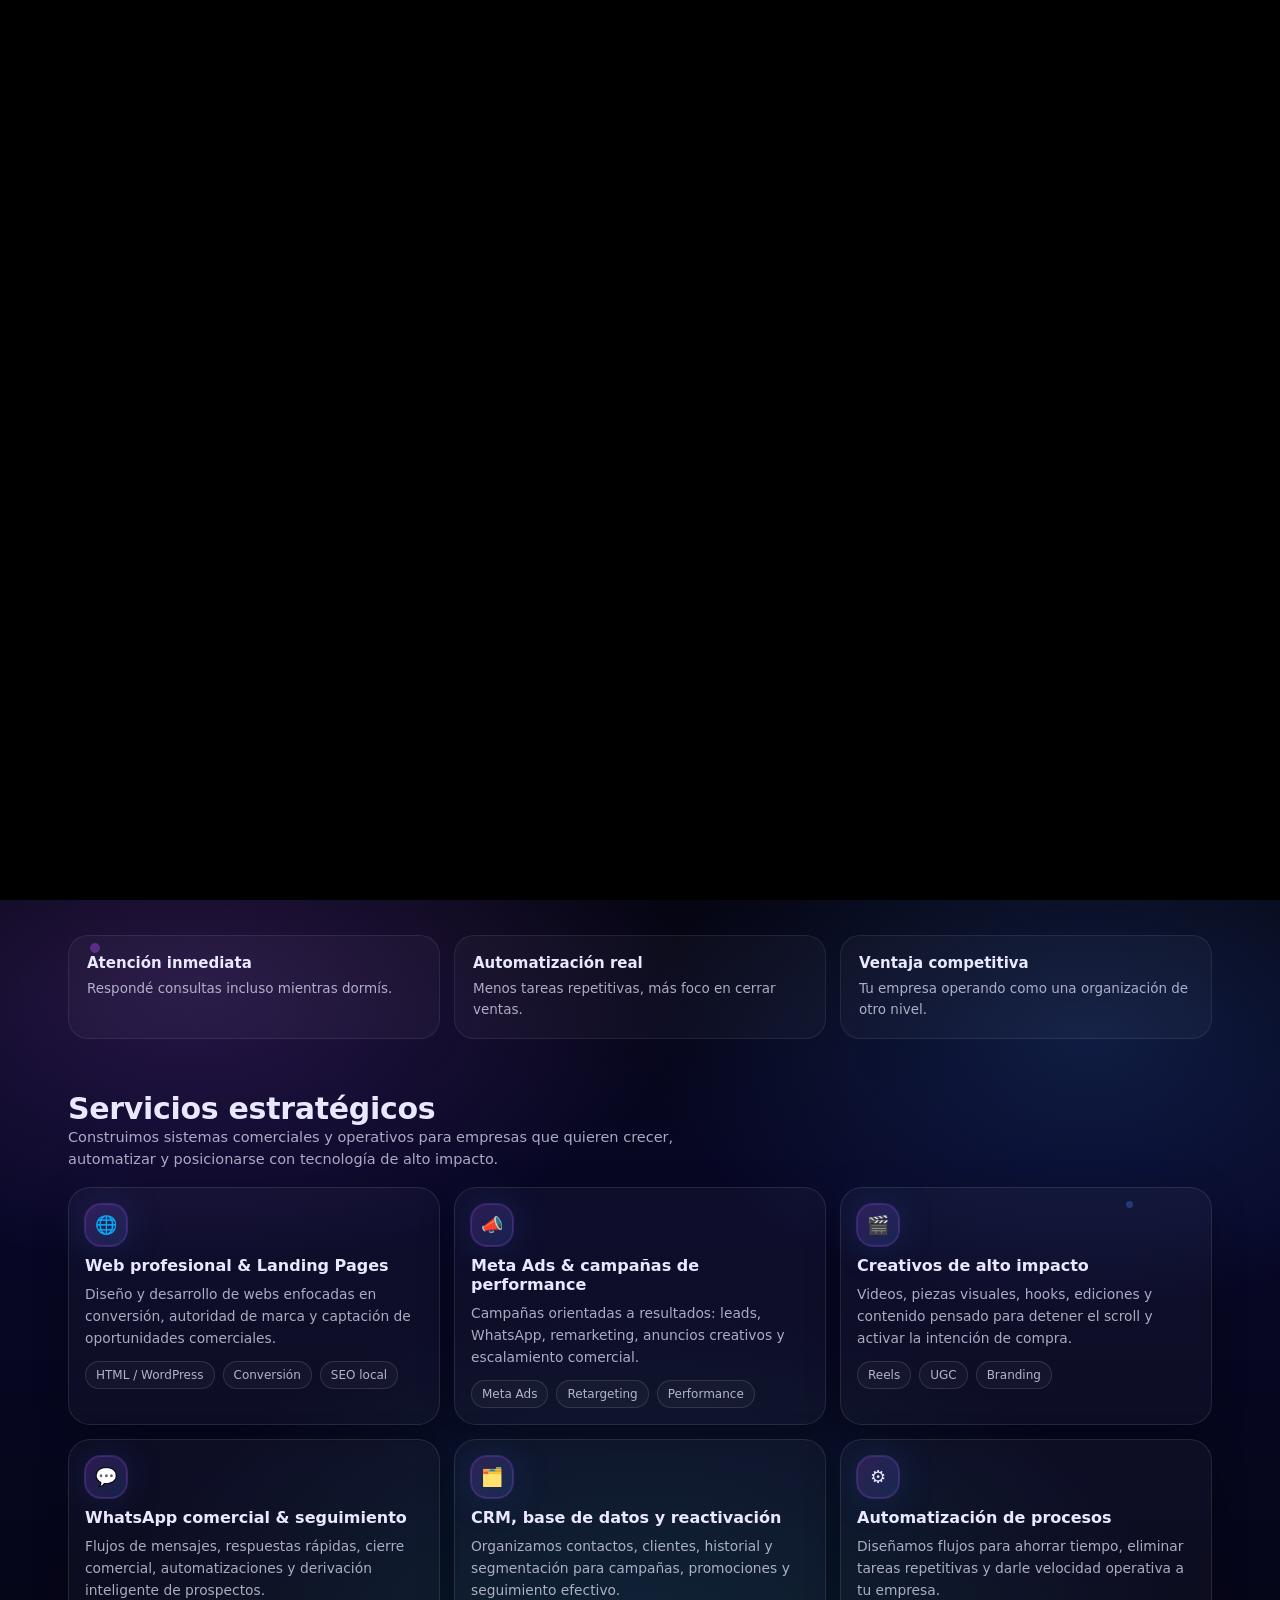
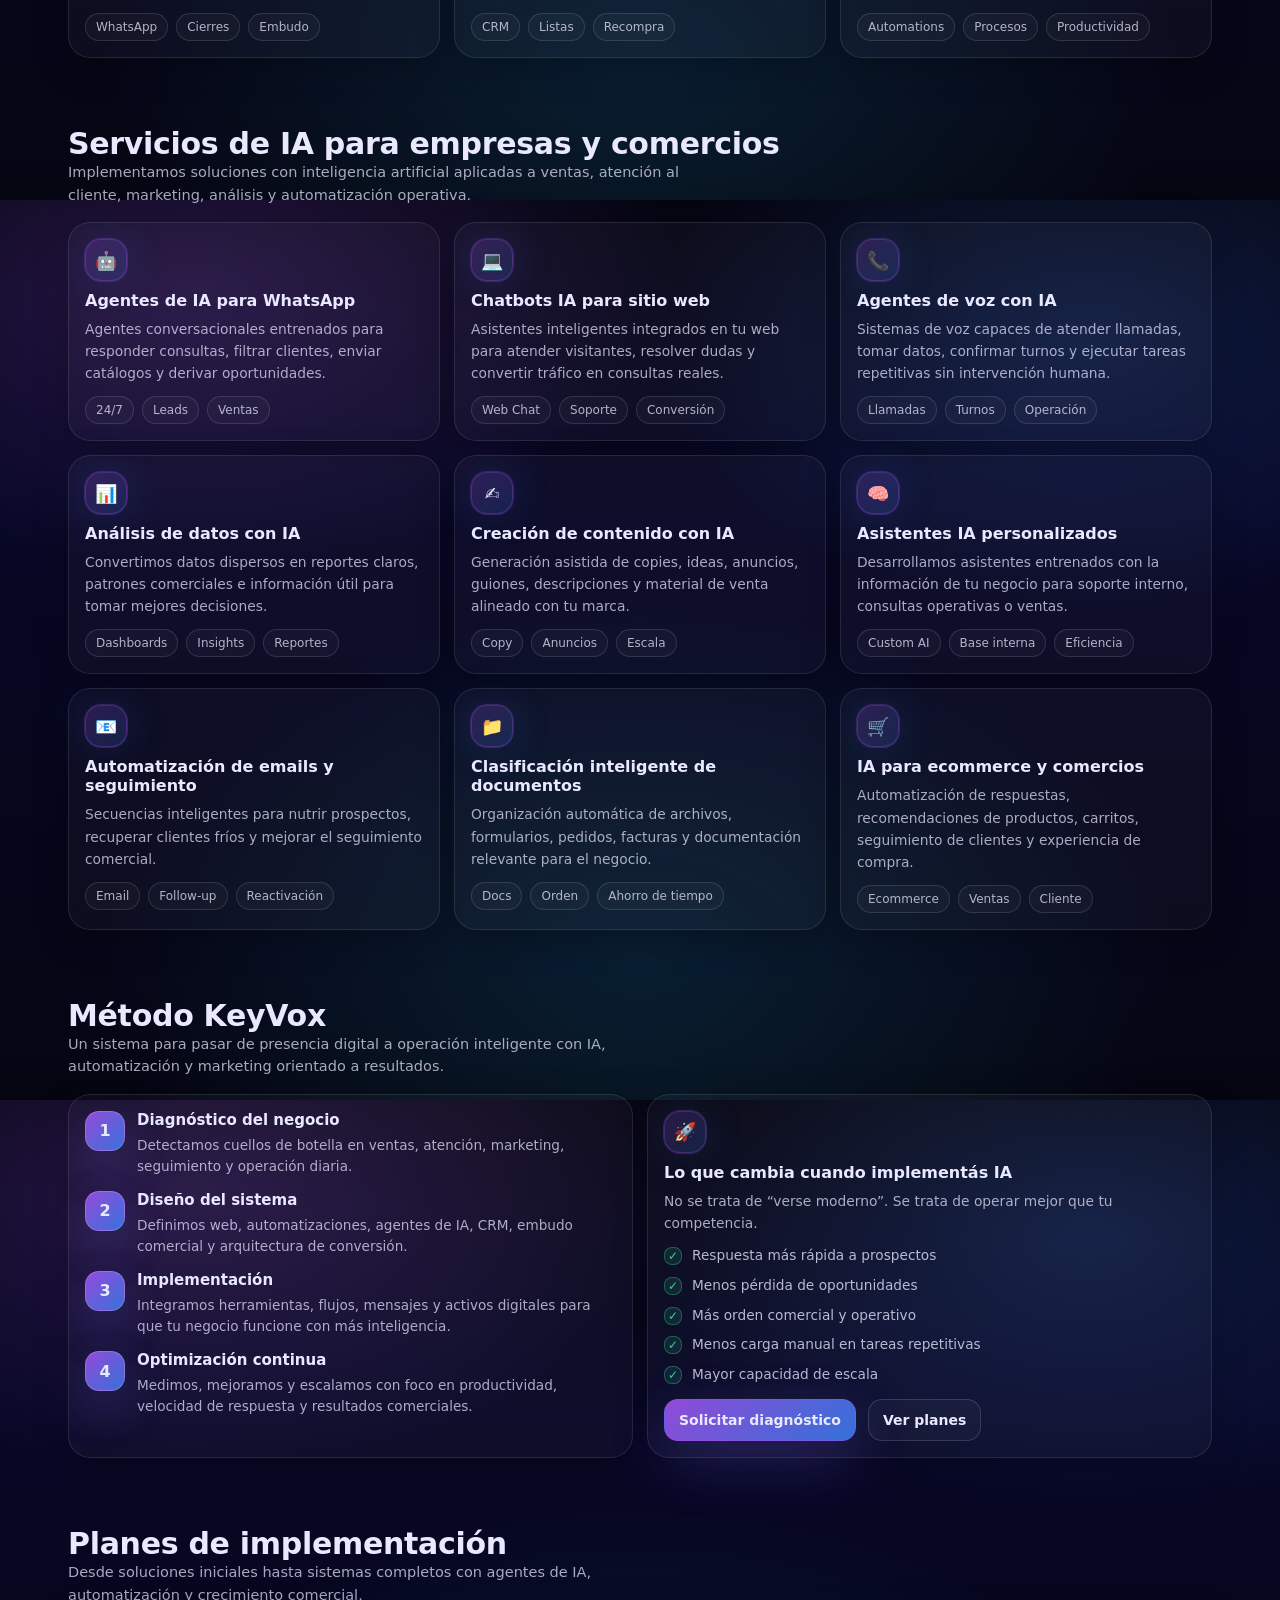
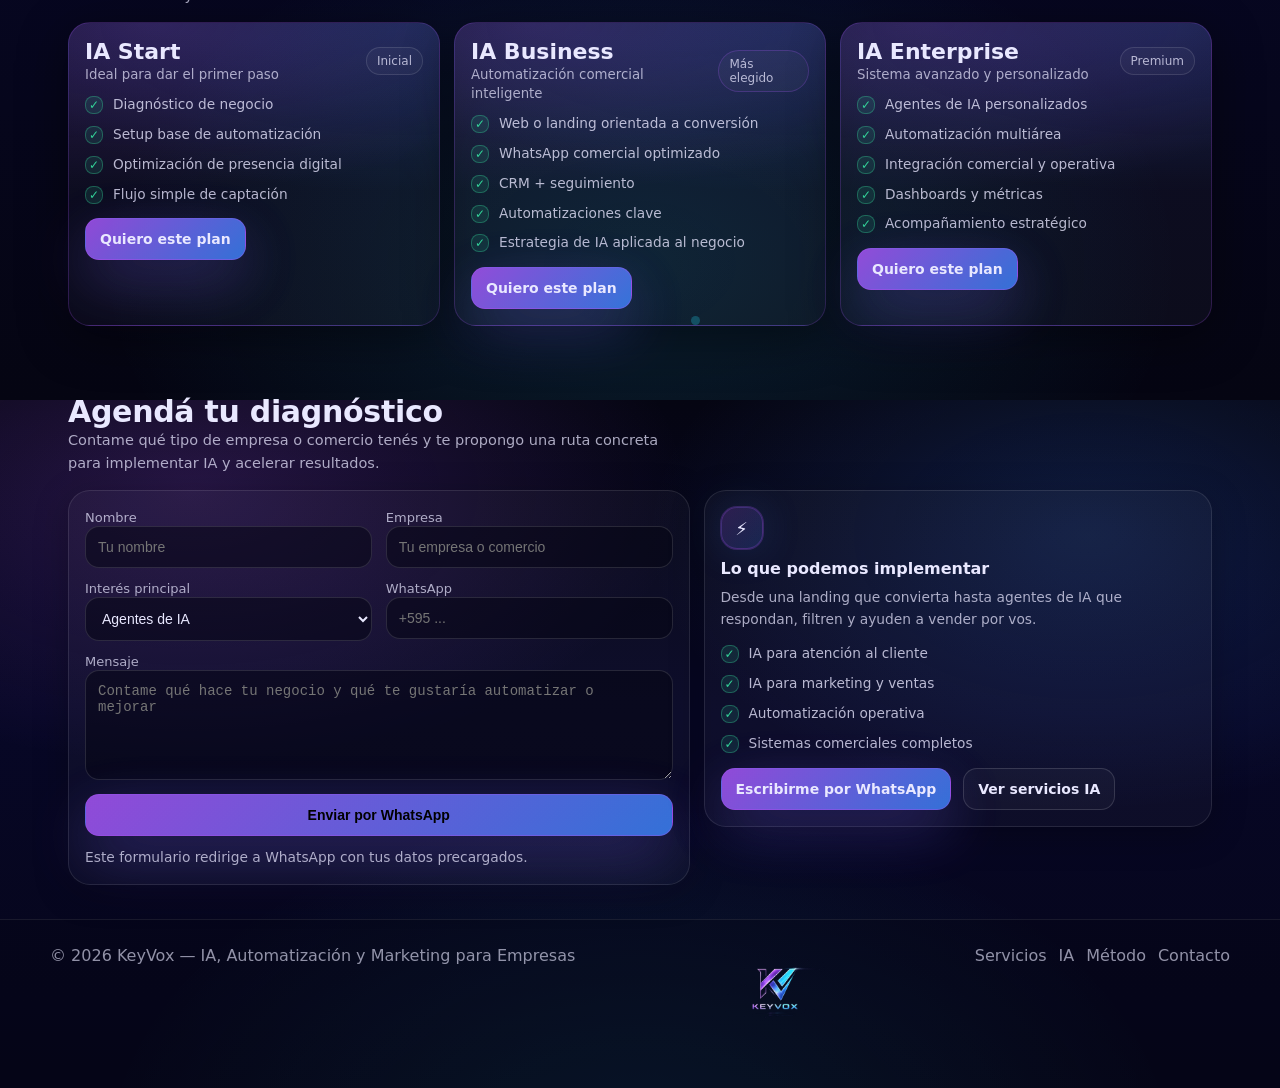
==== index.html @ abdd04a9 "Rename index to index.html" ====
<!doctype html>
<html lang="es">
<head>
  <meta charset="utf-8" />
  <meta name="viewport" content="width=device-width,initial-scale=1" />
  <meta name="description" content="KeyVox - IA, automatización, marketing digital y sistemas de crecimiento para empresas y comercios." />

  <link rel="icon" type="image/png" href="keyvoxlogo.png">
  <link rel="icon" type="image/png" sizes="32x32" href="keyvoxlogo.png">
  <link rel="icon" type="image/png" sizes="16x16" href="keyvoxlogo.png">
  <link rel="apple-touch-icon" sizes="180x180" href="keyvoxlogo.png">

  <title>KeyVox | IA, Automatización y Marketing para Empresas</title>
  <link rel="stylesheet" href="styles.css">
</head>
<body>

  <!-- Intro con video -->
  <div id="gifIntro">
    <video autoplay muted playsinline>
      <source src="cybor.mp4" type="video/mp4">
    </video>
  </div>

  <div class="wrap">
    <div class="float f1"></div>
    <div class="float f2"></div>
    <div class="float f3"></div>

    <!-- NAV -->
    <nav class="nav" aria-label="Navegación principal">
      <div class="nav-inner">
        <div class="brand">
          <a href="#top" style="display:flex;align-items:center;gap:10px;">
            <img src="keyvoxlogo.png" alt="KeyVox logo" style="height:90px;width:auto;">
          </a>
        </div>

        <div class="nav-links">
          <a href="#servicios">Servicios</a>
          <a href="#ia">IA para Empresas</a>
          <a href="#metodo">Método</a>
          <a href="#planes">Planes</a>
          <a href="#contacto">Contacto</a>
        </div>

        <div style="display:flex; gap:10px;">
          <a class="btn btn-ghost" href="#servicios">Ver servicios</a>
          <a class="btn btn-primary" href="#contacto">Agendar diagnóstico</a>
        </div>
      </div>
    </nav>

    <!-- HERO -->
    <header class="hero hero-impact" id="top">
      <div class="hero-copy">
        <div class="badge">
          <span class="dot"></span>
          IA + Automatización + Marketing + Conversión
        </div>

        <h1>
          Las empresas que integren
          <span class="grad">IA primero</span>
          <br>
          se quedarán con el mercado
        </h1>

        <p class="lead hero-lead-strong">
          La inteligencia artificial ya está redefiniendo ventas, atención al cliente, contenido, automatización
          y productividad. En KeyVox ayudamos a empresas y comercios a implementar sistemas con IA para vender más,
          responder más rápido y operar con ventaja real.
        </p>

        <div class="hero-actions">
          <a class="btn btn-primary" href="#contacto">Quiero implementar IA en mi negocio</a>
          <a class="btn btn-ghost" href="#ia">Explorar servicios de IA</a>
        </div>

        <div class="hero-meta">
          <span class="pill">✅ Agentes de IA</span>
          <span class="pill">✅ Automatización comercial</span>
          <span class="pill">✅ IA para WhatsApp</span>
          <span class="pill">✅ Sistemas que escalan ventas</span>
        </div>
      </div>

      <div class="hero-media">
        <div class="hero-video-card">
          <div class="hero-video-top">
            <div>
              <div class="eyebrow">VIDEO PRESENTACIÓN</div>
              <div class="video-title">KeyVox AI Growth System</div>
            </div>
            <span class="tag tag-live">ALTO IMPACTO</span>
          </div>

          <div class="hero-video-frame">
            <video controls autoplay muted loop playsinline poster="keyvoxlogo.png">
              <source src="cybor.mp4" type="video/mp4">
              Tu navegador no soporta video HTML5.
            </video>
          </div>

          <div class="hero-video-bottom">
            <div class="mini-stat">
              <b>24/7</b>
              <span>Atención automática</span>
            </div>
            <div class="mini-stat">
              <b>+Leads</b>
              <span>Captación y filtrado</span>
            </div>
            <div class="mini-stat">
              <b>+Ventas</b>
              <span>Seguimiento inteligente</span>
            </div>
          </div>
        </div>
      </div>
    </header>

    <!-- BLOQUE DE IMPACTO -->
    <section class="impact-band">
      <div class="impact-band-inner">
        <div class="impact-item">
          <strong>Atención inmediata</strong>
          <span>Respondé consultas incluso mientras dormís.</span>
        </div>
        <div class="impact-item">
          <strong>Automatización real</strong>
          <span>Menos tareas repetitivas, más foco en cerrar ventas.</span>
        </div>
        <div class="impact-item">
          <strong>Ventaja competitiva</strong>
          <span>Tu empresa operando como una organización de otro nivel.</span>
        </div>
      </div>
    </section>

    <!-- SERVICIOS GENERALES -->
    <section id="servicios">
      <div class="section-title">
        <div>
          <h2>Servicios estratégicos</h2>
          <p>Construimos sistemas comerciales y operativos para empresas que quieren crecer, automatizar y posicionarse con tecnología de alto impacto.</p>
        </div>
      </div>

      <div class="grid grid-3">
        <article class="card">
          <div class="icon">🌐</div>
          <h3>Web profesional & Landing Pages</h3>
          <p>Diseño y desarrollo de webs enfocadas en conversión, autoridad de marca y captación de oportunidades comerciales.</p>
          <div class="tagrow">
            <span class="tag">HTML / WordPress</span>
            <span class="tag">Conversión</span>
            <span class="tag">SEO local</span>
          </div>
        </article>

        <article class="card">
          <div class="icon">📣</div>
          <h3>Meta Ads & campañas de performance</h3>
          <p>Campañas orientadas a resultados: leads, WhatsApp, remarketing, anuncios creativos y escalamiento comercial.</p>
          <div class="tagrow">
            <span class="tag">Meta Ads</span>
            <span class="tag">Retargeting</span>
            <span class="tag">Performance</span>
          </div>
        </article>

        <article class="card">
          <div class="icon">🎬</div>
          <h3>Creativos de alto impacto</h3>
          <p>Videos, piezas visuales, hooks, ediciones y contenido pensado para detener el scroll y activar la intención de compra.</p>
          <div class="tagrow">
            <span class="tag">Reels</span>
            <span class="tag">UGC</span>
            <span class="tag">Branding</span>
          </div>
        </article>

        <article class="card">
          <div class="icon">💬</div>
          <h3>WhatsApp comercial & seguimiento</h3>
          <p>Flujos de mensajes, respuestas rápidas, cierre comercial, automatizaciones y derivación inteligente de prospectos.</p>
          <div class="tagrow">
            <span class="tag">WhatsApp</span>
            <span class="tag">Cierres</span>
            <span class="tag">Embudo</span>
          </div>
        </article>

        <article class="card">
          <div class="icon">🗂️</div>
          <h3>CRM, base de datos y reactivación</h3>
          <p>Organizamos contactos, clientes, historial y segmentación para campañas, promociones y seguimiento efectivo.</p>
          <div class="tagrow">
            <span class="tag">CRM</span>
            <span class="tag">Listas</span>
            <span class="tag">Recompra</span>
          </div>
        </article>

        <article class="card">
          <div class="icon">⚙️</div>
          <h3>Automatización de procesos</h3>
          <p>Diseñamos flujos para ahorrar tiempo, eliminar tareas repetitivas y darle velocidad operativa a tu empresa.</p>
          <div class="tagrow">
            <span class="tag">Automations</span>
            <span class="tag">Procesos</span>
            <span class="tag">Productividad</span>
          </div>
        </article>
      </div>
    </section>

    <!-- IA PARA EMPRESAS -->
    <section id="ia">
      <div class="section-title">
        <div>
          <h2>Servicios de IA para empresas y comercios</h2>
          <p>Implementamos soluciones con inteligencia artificial aplicadas a ventas, atención al cliente, marketing, análisis y automatización operativa.</p>
        </div>
      </div>

      <div class="grid grid-3">
        <article class="card">
          <div class="icon">🤖</div>
          <h3>Agentes de IA para WhatsApp</h3>
          <p>Agentes conversacionales entrenados para responder consultas, filtrar clientes, enviar catálogos y derivar oportunidades.</p>
          <div class="tagrow">
            <span class="tag">24/7</span>
            <span class="tag">Leads</span>
            <span class="tag">Ventas</span>
          </div>
        </article>

        <article class="card">
          <div class="icon">💻</div>
          <h3>Chatbots IA para sitio web</h3>
          <p>Asistentes inteligentes integrados en tu web para atender visitantes, resolver dudas y convertir tráfico en consultas reales.</p>
          <div class="tagrow">
            <span class="tag">Web Chat</span>
            <span class="tag">Soporte</span>
            <span class="tag">Conversión</span>
          </div>
        </article>

        <article class="card">
          <div class="icon">📞</div>
          <h3>Agentes de voz con IA</h3>
          <p>Sistemas de voz capaces de atender llamadas, tomar datos, confirmar turnos y ejecutar tareas repetitivas sin intervención humana.</p>
          <div class="tagrow">
            <span class="tag">Llamadas</span>
            <span class="tag">Turnos</span>
            <span class="tag">Operación</span>
          </div>
        </article>

        <article class="card">
          <div class="icon">📊</div>
          <h3>Análisis de datos con IA</h3>
          <p>Convertimos datos dispersos en reportes claros, patrones comerciales e información útil para tomar mejores decisiones.</p>
          <div class="tagrow">
            <span class="tag">Dashboards</span>
            <span class="tag">Insights</span>
            <span class="tag">Reportes</span>
          </div>
        </article>

        <article class="card">
          <div class="icon">✍️</div>
          <h3>Creación de contenido con IA</h3>
          <p>Generación asistida de copies, ideas, anuncios, guiones, descripciones y material de venta alineado con tu marca.</p>
          <div class="tagrow">
            <span class="tag">Copy</span>
            <span class="tag">Anuncios</span>
            <span class="tag">Escala</span>
          </div>
        </article>

        <article class="card">
          <div class="icon">🧠</div>
          <h3>Asistentes IA personalizados</h3>
          <p>Desarrollamos asistentes entrenados con la información de tu negocio para soporte interno, consultas operativas o ventas.</p>
          <div class="tagrow">
            <span class="tag">Custom AI</span>
            <span class="tag">Base interna</span>
            <span class="tag">Eficiencia</span>
          </div>
        </article>

        <article class="card">
          <div class="icon">📧</div>
          <h3>Automatización de emails y seguimiento</h3>
          <p>Secuencias inteligentes para nutrir prospectos, recuperar clientes fríos y mejorar el seguimiento comercial.</p>
          <div class="tagrow">
            <span class="tag">Email</span>
            <span class="tag">Follow-up</span>
            <span class="tag">Reactivación</span>
          </div>
        </article>

        <article class="card">
          <div class="icon">📁</div>
          <h3>Clasificación inteligente de documentos</h3>
          <p>Organización automática de archivos, formularios, pedidos, facturas y documentación relevante para el negocio.</p>
          <div class="tagrow">
            <span class="tag">Docs</span>
            <span class="tag">Orden</span>
            <span class="tag">Ahorro de tiempo</span>
          </div>
        </article>

        <article class="card">
          <div class="icon">🛒</div>
          <h3>IA para ecommerce y comercios</h3>
          <p>Automatización de respuestas, recomendaciones de productos, carritos, seguimiento de clientes y experiencia de compra.</p>
          <div class="tagrow">
            <span class="tag">Ecommerce</span>
            <span class="tag">Ventas</span>
            <span class="tag">Cliente</span>
          </div>
        </article>
      </div>
    </section>

    <!-- METODO -->
    <section id="metodo">
      <div class="section-title">
        <div>
          <h2>Método KeyVox</h2>
          <p>Un sistema para pasar de presencia digital a operación inteligente con IA, automatización y marketing orientado a resultados.</p>
        </div>
      </div>

      <div class="grid grid-2">
        <div class="card steps">
          <div class="step">
            <h4>Diagnóstico del negocio</h4>
            <p>Detectamos cuellos de botella en ventas, atención, marketing, seguimiento y operación diaria.</p>
          </div>

          <div class="step" style="margin-top:14px;">
            <h4>Diseño del sistema</h4>
            <p>Definimos web, automatizaciones, agentes de IA, CRM, embudo comercial y arquitectura de conversión.</p>
          </div>

          <div class="step" style="margin-top:14px;">
            <h4>Implementación</h4>
            <p>Integramos herramientas, flujos, mensajes y activos digitales para que tu negocio funcione con más inteligencia.</p>
          </div>

          <div class="step" style="margin-top:14px;">
            <h4>Optimización continua</h4>
            <p>Medimos, mejoramos y escalamos con foco en productividad, velocidad de respuesta y resultados comerciales.</p>
          </div>
        </div>

        <div class="card">
          <div class="icon">🚀</div>
          <h3>Lo que cambia cuando implementás IA</h3>
          <p>No se trata de “verse moderno”. Se trata de operar mejor que tu competencia.</p>
          <ul class="list">
            <li><span class="check">✓</span> Respuesta más rápida a prospectos</li>
            <li><span class="check">✓</span> Menos pérdida de oportunidades</li>
            <li><span class="check">✓</span> Más orden comercial y operativo</li>
            <li><span class="check">✓</span> Menos carga manual en tareas repetitivas</li>
            <li><span class="check">✓</span> Mayor capacidad de escala</li>
          </ul>

          <div class="hero-actions" style="margin-top:14px;">
            <a class="btn btn-primary" href="#contacto">Solicitar diagnóstico</a>
            <a class="btn btn-ghost" href="#planes">Ver planes</a>
          </div>
        </div>
      </div>
    </section>

    <!-- PLANES -->
    <section id="planes">
      <div class="section-title">
        <div>
          <h2>Planes de implementación</h2>
          <p>Desde soluciones iniciales hasta sistemas completos con agentes de IA, automatización y crecimiento comercial.</p>
        </div>
      </div>

      <div class="grid grid-3">
        <div class="card price">
          <div class="top">
            <div>
              <b>IA Start</b><br>
              <small>Ideal para dar el primer paso</small>
            </div>
            <span class="tag">Inicial</span>
          </div>

          <ul class="list">
            <li><span class="check">✓</span> Diagnóstico de negocio</li>
            <li><span class="check">✓</span> Setup base de automatización</li>
            <li><span class="check">✓</span> Optimización de presencia digital</li>
            <li><span class="check">✓</span> Flujo simple de captación</li>
          </ul>

          <div class="hero-actions" style="margin-top:14px;">
            <a class="btn btn-primary" href="#contacto" onclick="prefillPlan('IA Start')">Quiero este plan</a>
          </div>
        </div>

        <div class="card price">
          <div class="top">
            <div>
              <b>IA Business</b><br>
              <small>Automatización comercial inteligente</small>
            </div>
            <span class="tag" style="border-color:rgba(168,85,247,.25);">Más elegido</span>
          </div>

          <ul class="list">
            <li><span class="check">✓</span> Web o landing orientada a conversión</li>
            <li><span class="check">✓</span> WhatsApp comercial optimizado</li>
            <li><span class="check">✓</span> CRM + seguimiento</li>
            <li><span class="check">✓</span> Automatizaciones clave</li>
            <li><span class="check">✓</span> Estrategia de IA aplicada al negocio</li>
          </ul>

          <div class="hero-actions" style="margin-top:14px;">
            <a class="btn btn-primary" href="#contacto" onclick="prefillPlan('IA Business')">Quiero este plan</a>
          </div>
        </div>

        <div class="card price">
          <div class="top">
            <div>
              <b>IA Enterprise</b><br>
              <small>Sistema avanzado y personalizado</small>
            </div>
            <span class="tag">Premium</span>
          </div>

          <ul class="list">
            <li><span class="check">✓</span> Agentes de IA personalizados</li>
            <li><span class="check">✓</span> Automatización multiárea</li>
            <li><span class="check">✓</span> Integración comercial y operativa</li>
            <li><span class="check">✓</span> Dashboards y métricas</li>
            <li><span class="check">✓</span> Acompañamiento estratégico</li>
          </ul>

          <div class="hero-actions" style="margin-top:14px;">
            <a class="btn btn-primary" href="#contacto" onclick="prefillPlan('IA Enterprise')">Quiero este plan</a>
          </div>
        </div>
      </div>
    </section>

    <!-- CONTACTO -->
    <section id="contacto">
      <div class="section-title">
        <div>
          <h2>Agendá tu diagnóstico</h2>
          <p>Contame qué tipo de empresa o comercio tenés y te propongo una ruta concreta para implementar IA y acelerar resultados.</p>
        </div>
      </div>

      <div class="contact">
        <div class="card">
          <form class="form" id="leadForm">
            <div class="grid grid-2">
              <div>
                <label for="nombre" class="form-label">Nombre</label>
                <input id="nombre" name="nombre" placeholder="Tu nombre" required>
              </div>
              <div>
                <label for="empresa" class="form-label">Empresa</label>
                <input id="empresa" name="empresa" placeholder="Tu empresa o comercio">
              </div>
            </div>

            <div class="grid grid-2">
              <div>
                <label for="servicio" class="form-label">Interés principal</label>
                <select id="servicio" name="servicio">
                  <option value="Agentes de IA">Agentes de IA</option>
                  <option value="Automatización">Automatización</option>
                  <option value="Web profesional">Web profesional</option>
                  <option value="Marketing con IA">Marketing con IA</option>
                  <option value="Plan IA Business">Plan IA Business</option>
                  <option value="Plan IA Enterprise">Plan IA Enterprise</option>
                </select>
              </div>
              <div>
                <label for="telefono" class="form-label">WhatsApp</label>
                <input id="telefono" name="telefono" placeholder="+595 ...">
              </div>
            </div>

            <div>
              <label for="mensaje" class="form-label">Mensaje</label>
              <textarea id="mensaje" name="mensaje" placeholder="Contame qué hace tu negocio y qué te gustaría automatizar o mejorar"></textarea>
            </div>

            <button class="btn btn-primary" type="submit">Enviar por WhatsApp</button>

            <p class="note">
              Este formulario redirige a WhatsApp con tus datos precargados.
            </p>
          </form>
        </div>

        <div class="card">
          <div class="icon">⚡</div>
          <h3>Lo que podemos implementar</h3>
          <p>Desde una landing que convierta hasta agentes de IA que respondan, filtren y ayuden a vender por vos.</p>

          <ul class="list" style="margin-top:14px;">
            <li><span class="check">✓</span> IA para atención al cliente</li>
            <li><span class="check">✓</span> IA para marketing y ventas</li>
            <li><span class="check">✓</span> Automatización operativa</li>
            <li><span class="check">✓</span> Sistemas comerciales completos</li>
          </ul>

          <div class="hero-actions" style="margin-top:14px;">
            <a class="btn btn-primary" id="waLink" href="https://wa.me/595971853291" target="_blank" rel="noopener">
              Escribirme por WhatsApp
            </a>
            <a class="btn btn-ghost" href="#ia">Ver servicios IA</a>
          </div>
        </div>
      </div>
    </section>

    <footer>
      <div class="inner">
        <div>© <span id="year"></span> KeyVox — IA, Automatización y Marketing para Empresas</div>
        <div><img src="keyvoxlogo.png" alt="KeyVox logo" style="height:90px;width:auto;"></div>
        <div style="display:flex; gap:12px; flex-wrap:wrap;">
          <a href="#servicios">Servicios</a>
          <a href="#ia">IA</a>
          <a href="#metodo">Método</a>
          <a href="#contacto">Contacto</a>
        </div>
      </div>
    </footer>
  </div>

  <script>
    document.addEventListener("DOMContentLoaded", function () {
      const intro = document.getElementById("gifIntro");

      setTimeout(function () {
        intro.classList.add("ocultar-intro");

        setTimeout(function () {
          intro.style.display = "none";
        }, 1200);
      }, 9000);
    });

    const WHATSAPP_NUMBER = "595971853291";

    function buildWhatsAppLink(message) {
      const base = "https://wa.me/" + WHATSAPP_NUMBER;
      const text = encodeURIComponent(message || "Hola KeyVox, quiero implementar IA en mi negocio.");
      return base + "?text=" + text;
    }

    function prefillPlan(planName) {
      const sel = document.getElementById("servicio");
      const msg = document.getElementById("mensaje");

      if (sel) {
        if (planName === "IA Start") sel.value = "Automatización";
        else if (planName === "IA Business") sel.value = "Plan IA Business";
        else if (planName === "IA Enterprise") sel.value = "Plan IA Enterprise";
      }

      if (msg) {
        msg.value = `Hola KeyVox, quiero avanzar con el plan ${planName}. Mi empresa necesita mejorar: `;
      }

      document.getElementById("contacto").scrollIntoView({ behavior: "smooth" });
    }

    const wa = document.getElementById("waLink");
    if (wa) {
      wa.href = buildWhatsAppLink("Hola KeyVox, quiero un diagnóstico para implementar IA en mi negocio.");
    }

    document.getElementById("year").textContent = new Date().getFullYear();

    document.getElementById("leadForm").addEventListener("submit", function (e) {
      e.preventDefault();

      const nombre = document.getElementById("nombre").value || "";
      const empresa = document.getElementById("empresa").value || "";
      const servicio = document.getElementById("servicio").value || "";
      const tel = document.getElementById("telefono").value || "";
      const mensaje = document.getElementById("mensaje").value || "";

      const full = `Hola KeyVox, soy ${nombre}${empresa ? " (" + empresa + ")" : ""}. ` +
                   `Me interesa: ${servicio}. ` +
                   `${tel ? "Mi WhatsApp es: " + tel + ". " : ""}` +
                   `Necesito ayuda con: ${mensaje}`;

      window.open(buildWhatsAppLink(full), "_blank");
    });
  </script>
</body>
</html>
---- styles.css ----
:root{
  --bg:#060615;
  --card:#0b0b1f;
  --text:#e9e8ff;
  --muted:#b9b6e6;
  --lila:#a855f7;
  --azul:#3b82f6;
  --cian:#22d3ee;
  --ok:#34d399;
  --warn:#f59e0b;
  --danger:#fb7185;

  --ring: 0 0 0 1px rgba(168,85,247,.25), 0 0 40px rgba(59,130,246,.18);
  --shadow: 0 12px 50px rgba(0,0,0,.45);
  --radius: 22px;
  --radius2: 28px;
  --max: 1180px;
}

*{box-sizing:border-box}
html,body{height:100%}

body{
  margin:0;
  font-family: ui-sans-serif, system-ui, -apple-system, Segoe UI, Roboto, Arial, "Helvetica Neue", Helvetica, sans-serif;
  color:var(--text);
  background:
    radial-gradient(900px 500px at 15% 10%, rgba(168,85,247,.20), transparent 55%),
    radial-gradient(800px 500px at 85% 15%, rgba(59,130,246,.18), transparent 55%),
    radial-gradient(900px 600px at 50% 85%, rgba(34,211,238,.12), transparent 60%),
    linear-gradient(180deg, #050512 0%, #070726 35%, #050512 100%);
  overflow-x:hidden;
}

body::before{
  content:"";
  position:fixed;
  inset:0;
  background-image:url('data:image/svg+xml;utf8,<svg xmlns="http://www.w3.org/2000/svg" width="200" height="200"><filter id="n"><feTurbulence type="fractalNoise" baseFrequency="0.8" numOctaves="3" stitchTiles="stitch"/></filter><rect width="200" height="200" filter="url(%23n)" opacity="0.20"/></svg>');
  mix-blend-mode:overlay;
  opacity:.18;
  pointer-events:none;
  z-index:0;
}

a{
  color:inherit;
  text-decoration:none;
}

.wrap{
  position:relative;
  z-index:1;
}

/* INTRO VIDEO */
#gifIntro{
  position:fixed;
  inset:0;
  width:100vw;
  height:100vh;
  background:#000;
  display:flex;
  align-items:center;
  justify-content:center;
  overflow:hidden;
  z-index:9999;
  opacity:1;
  visibility:visible;
}

#gifIntro video{
  display:block;
  width:auto;
  height:auto;
  max-width:900px;
  max-height:90vh;
  object-fit:contain;
}

.ocultar-intro{
  opacity:0 !important;
  pointer-events:none;
  visibility:hidden;
  transition:opacity 1.2s ease, visibility 1.2s ease;
}

/* NAV */
.nav{
  position:sticky;
  top:0;
  z-index:50;
  backdrop-filter: blur(12px);
  background: rgba(6,6,21,.55);
  border-bottom:1px solid rgba(168,85,247,.18);
}

.nav-inner{
  max-width:var(--max);
  margin:0 auto;
  display:flex;
  align-items:center;
  justify-content:space-between;
  padding:14px 18px;
  gap:14px;
}

.brand{
  display:flex;
  align-items:center;
  gap:10px;
  font-weight:800;
  letter-spacing:.2px;
}

.nav-links{
  display:flex;
  gap:16px;
  align-items:center;
  font-size:14px;
  color:rgba(233,232,255,.86);
}

.nav-links a{
  padding:9px 10px;
  border-radius:12px;
  transition: background .2s ease, color .2s ease, transform .2s ease;
}

.nav-links a:hover{
  background: rgba(168,85,247,.10);
  transform: translateY(-1px);
  color:#fff;
}

.btn{
  display:inline-flex;
  align-items:center;
  justify-content:center;
  padding:12px 14px;
  border-radius:14px;
  font-weight:700;
  font-size:14px;
  border:1px solid rgba(255,255,255,.14);
  background: rgba(255,255,255,.06);
  box-shadow: 0 0 0 rgba(0,0,0,0);
  transition: transform .15s ease, box-shadow .2s ease, background .2s ease;
  cursor:pointer;
  user-select:none;
}

.btn:hover{
  transform: translateY(-1px);
  box-shadow: var(--shadow);
}

.btn-primary{
  border:1px solid rgba(168,85,247,.35);
  background: linear-gradient(135deg, rgba(168,85,247,.85), rgba(59,130,246,.85));
  box-shadow: 0 20px 60px rgba(168,85,247,.18), 0 20px 60px rgba(59,130,246,.14);
}

.btn-primary:hover{
  background: linear-gradient(135deg, rgba(168,85,247,.95), rgba(59,130,246,.92));
}

.btn-ghost{
  background: rgba(255,255,255,.03);
}

/* HERO */
header.hero{
  max-width:var(--max);
  margin:0 auto;
  padding:72px 18px 28px;
  display:grid;
  grid-template-columns: 1fr 1fr;
  gap:28px;
  align-items:center;
}

.hero-impact{
  min-height: calc(100vh - 90px);
}

.hero-copy{
  position:relative;
  z-index:2;
}

.badge{
  display:inline-flex;
  gap:10px;
  align-items:center;
  padding:8px 12px;
  border-radius:999px;
  border:1px solid rgba(168,85,247,.25);
  background: rgba(168,85,247,.07);
  color: rgba(233,232,255,.92);
  font-size:13px;
  width:fit-content;
  box-shadow: var(--ring);
}

.dot{
  width:8px;
  height:8px;
  border-radius:99px;
  background: linear-gradient(180deg, var(--lila), var(--azul));
  box-shadow: 0 0 20px rgba(168,85,247,.5);
}

h1{
  margin:14px 0 14px;
  font-size: clamp(40px, 5vw, 68px);
  line-height:1.02;
  letter-spacing:-1px;
}

.grad{
  background: linear-gradient(90deg, rgba(168,85,247,1), rgba(59,130,246,1), rgba(34,211,238,1));
  -webkit-background-clip:text;
  background-clip:text;
  color:transparent;
}

.lead{
  margin: 0 0 18px;
  color: rgba(233,232,255,.80);
  font-size: 16.5px;
  line-height:1.65;
  max-width: 62ch;
}

.hero-lead-strong{
  font-size:17px;
  max-width:58ch;
}

.hero-actions{
  display:flex;
  gap:12px;
  flex-wrap:wrap;
  margin-top:22px;
}

.hero-meta{
  margin-top:18px;
  display:flex;
  gap:10px;
  flex-wrap:wrap;
  color: rgba(233,232,255,.70);
  font-size:13px;
}

.pill{
  padding:8px 10px;
  border-radius:999px;
  border:1px solid rgba(255,255,255,.12);
  background: rgba(255,255,255,.04);
}

/* HERO VIDEO */
.hero-media{
  position:relative;
}

.hero-video-card{
  border-radius: var(--radius2);
  background:
    radial-gradient(500px 240px at 20% 10%, rgba(168,85,247,.22), transparent 60%),
    radial-gradient(520px 260px at 90% 20%, rgba(59,130,246,.18), transparent 60%),
    rgba(255,255,255,.03);
  border: 1px solid rgba(255,255,255,.10);
  box-shadow: var(--shadow);
  padding:18px;
  position:relative;
  overflow:hidden;
}

.hero-video-card::before{
  content:"";
  position:absolute;
  inset:-2px;
  background: conic-gradient(from 180deg, rgba(168,85,247,.0), rgba(168,85,247,.25), rgba(59,130,246,.22), rgba(34,211,238,.18), rgba(168,85,247,.0));
  opacity:.35;
  filter: blur(12px);
  z-index:0;
}

.hero-video-card > *{
  position:relative;
  z-index:1;
}

.hero-video-top{
  display:flex;
  align-items:flex-start;
  justify-content:space-between;
  gap:12px;
  margin-bottom:14px;
}

.eyebrow{
  font-size:11px;
  letter-spacing:1.4px;
  color:rgba(233,232,255,.60);
}

.video-title{
  font-size:24px;
  font-weight:800;
  margin-top:4px;
}

.tag-live{
  border-color: rgba(34,211,238,.26);
  background: rgba(34,211,238,.08);
}

.hero-video-frame{
  border-radius:22px;
  overflow:hidden;
  border:1px solid rgba(255,255,255,.10);
  background:#03030d;
  box-shadow: 0 20px 60px rgba(0,0,0,.38);
  aspect-ratio: 16 / 10;
}

.hero-video-frame video{
  width:100%;
  height:100%;
  object-fit:cover;
  display:block;
}

.hero-video-bottom{
  display:grid;
  grid-template-columns: repeat(3, 1fr);
  gap:12px;
  margin-top:14px;
}

.mini-stat{
  border-radius:18px;
  border:1px solid rgba(255,255,255,.10);
  background: rgba(6,6,21,.55);
  padding:12px;
}

.mini-stat b{
  display:block;
  font-size:18px;
  margin-bottom:4px;
}

.mini-stat span{
  color:rgba(233,232,255,.72);
  font-size:12.5px;
}

/* IMPACT BAND */
.impact-band{
  max-width:var(--max);
  margin:0 auto;
  padding:6px 18px 18px;
}

.impact-band-inner{
  display:grid;
  grid-template-columns: repeat(3, 1fr);
  gap:14px;
}

.impact-item{
  border-radius:20px;
  border:1px solid rgba(255,255,255,.08);
  background: rgba(255,255,255,.03);
  padding:18px;
}

.impact-item strong{
  display:block;
  font-size:15px;
  margin-bottom:6px;
}

.impact-item span{
  color:rgba(233,232,255,.72);
  font-size:13.5px;
  line-height:1.55;
}

/* SECTION */
section{
  max-width:var(--max);
  margin:0 auto;
  padding:34px 18px;
}

.section-title{
  display:flex;
  align-items:flex-end;
  justify-content:space-between;
  gap:14px;
  margin-bottom:16px;
}

.section-title h2{
  margin:0;
  font-size:30px;
  letter-spacing:-.3px;
}

.section-title p{
  margin:0;
  color: rgba(233,232,255,.72);
  max-width:68ch;
  line-height:1.55;
  font-size:14.5px;
}

.grid{
  display:grid;
  gap:14px;
}

.grid-3{ grid-template-columns: repeat(3, 1fr); }
.grid-2{ grid-template-columns: repeat(2, 1fr); }

.card{
  border-radius: var(--radius);
  border: 1px solid rgba(255,255,255,.10);
  background: rgba(255,255,255,.03);
  box-shadow: 0 8px 34px rgba(0,0,0,.25);
  padding:16px;
  transition: transform .18s ease, box-shadow .18s ease, border-color .18s ease;
}

.card:hover{
  transform: translateY(-2px);
  border-color: rgba(168,85,247,.25);
  box-shadow: 0 18px 60px rgba(0,0,0,.45);
}

.icon{
  width:42px;
  height:42px;
  border-radius:16px;
  background: linear-gradient(135deg, rgba(168,85,247,.20), rgba(59,130,246,.18));
  border:1px solid rgba(168,85,247,.25);
  display:grid;
  place-items:center;
  margin-bottom:10px;
  box-shadow: var(--ring);
  font-size:18px;
}

.card h3{
  margin:0 0 8px;
  font-size:16px;
}

.card p{
  margin:0;
  color:rgba(233,232,255,.72);
  line-height:1.6;
  font-size:13.8px;
}

.tagrow{
  display:flex;
  flex-wrap:wrap;
  gap:8px;
  margin-top:12px;
}

.tag{
  font-size:12px;
  color:rgba(233,232,255,.75);
  padding:6px 10px;
  border-radius:999px;
  border:1px solid rgba(255,255,255,.12);
  background: rgba(255,255,255,.03);
}

/* PROCESS */
.steps{counter-reset: step}

.step{
  position:relative;
  padding-left:52px;
  min-height:44px;
}

.step::before{
  counter-increment: step;
  content: counter(step);
  position:absolute;
  left:0;
  top:0;
  width:38px;
  height:38px;
  border-radius:14px;
  display:grid;
  place-items:center;
  font-weight:800;
  background: linear-gradient(135deg, rgba(168,85,247,.85), rgba(59,130,246,.85));
  border:1px solid rgba(255,255,255,.18);
  box-shadow: 0 18px 50px rgba(168,85,247,.18), 0 18px 50px rgba(59,130,246,.14);
}

.step h4{
  margin:0 0 6px;
  font-size:15px;
}

.step p{
  margin:0;
  color:rgba(233,232,255,.72);
  font-size:13.6px;
  line-height:1.55;
}

/* PRICING */
.price{
  background:
    radial-gradient(700px 260px at 20% 0%, rgba(168,85,247,.20), transparent 65%),
    radial-gradient(700px 260px at 90% 0%, rgba(59,130,246,.18), transparent 65%),
    rgba(255,255,255,.03);
  border:1px solid rgba(168,85,247,.22);
  box-shadow: var(--shadow);
}

.price .top{
  display:flex;
  align-items:center;
  justify-content:space-between;
  gap:10px;
}

.price b{font-size:22px}
.price small{color:rgba(233,232,255,.70)}

.list{
  margin:12px 0 0;
  padding:0;
  list-style:none;
  display:grid;
  gap:10px;
}

.list li{
  display:flex;
  gap:10px;
  color:rgba(233,232,255,.78);
  font-size:13.7px;
  line-height:1.45;
}

.check{
  width:18px;
  height:18px;
  border-radius:8px;
  background: rgba(52,211,153,.12);
  border:1px solid rgba(52,211,153,.35);
  display:grid;
  place-items:center;
  flex: 0 0 auto;
  margin-top:1px;
  color: var(--ok);
  font-weight:900;
  font-size:12px;
}

/* CONTACT */
.contact{
  display:grid;
  grid-template-columns: 1.1fr .9fr;
  gap:14px;
  align-items:start;
}

.form{
  display:grid;
  gap:10px;
}

.form-label{
  font-size:13px;
  color:rgba(233,232,255,.72);
}

input, textarea, select{
  width:100%;
  padding:12px 12px;
  border-radius:14px;
  border:1px solid rgba(255,255,255,.12);
  background: rgba(6,6,21,.55);
  color: var(--text);
  outline:none;
  box-shadow: 0 0 0 0 rgba(168,85,247,0);
  transition: box-shadow .15s ease, border-color .15s ease;
  font-size:14px;
}

input:focus, textarea:focus, select:focus{
  border-color: rgba(168,85,247,.35);
  box-shadow: 0 0 0 4px rgba(168,85,247,.12);
}

textarea{
  min-height:110px;
  resize:vertical;
}

.note{
  margin-top:10px;
  color: rgba(233,232,255,.68);
  font-size:12.8px;
  line-height:1.55;
}

footer{
  padding:26px 18px 48px;
  color: rgba(233,232,255,.62);
  border-top:1px solid rgba(255,255,255,.08);
  background: rgba(6,6,21,.35);
}

footer .inner{
  max-width:var(--max);
  margin:0 auto;
  display:flex;
  justify-content:space-between;
  flex-wrap:wrap;
  gap:10px;
}

/* RESPONSIVE */
@media (max-width: 980px){
  header.hero{
    grid-template-columns:1fr;
    padding-top:54px;
  }

  .hero-impact{
    min-height:auto;
  }

  .grid-3{grid-template-columns:1fr}
  .grid-2{grid-template-columns:1fr}
  .contact{grid-template-columns:1fr}
  .nav-links{display:none}
  .impact-band-inner{grid-template-columns:1fr}
  .hero-video-bottom{grid-template-columns:1fr}

  #gifIntro video{
    max-width:100vw;
    max-height:100vh;
    width:100%;
    height:auto;
  }
}

/* floating lights */
.float{
  position:absolute;
  border-radius:999px;
  opacity:.6;
  animation: drift 9s ease-in-out infinite;
  pointer-events:none;
}

.f1{
  width:10px;
  height:10px;
  background: rgba(168,85,247,.65);
  left:7%;
  top:22%;
}

.f2{
  width:7px;
  height:7px;
  background: rgba(59,130,246,.55);
  left:88%;
  top:28%;
  animation-duration: 11s;
}

.f3{
  width:9px;
  height:9px;
  background: rgba(34,211,238,.45);
  left:54%;
  top:82%;
  animation-duration: 13s;
}

@keyframes drift{
  0%,100%{ transform: translate(0,0) }
  50%{ transform: translate(0,-12px) }
}
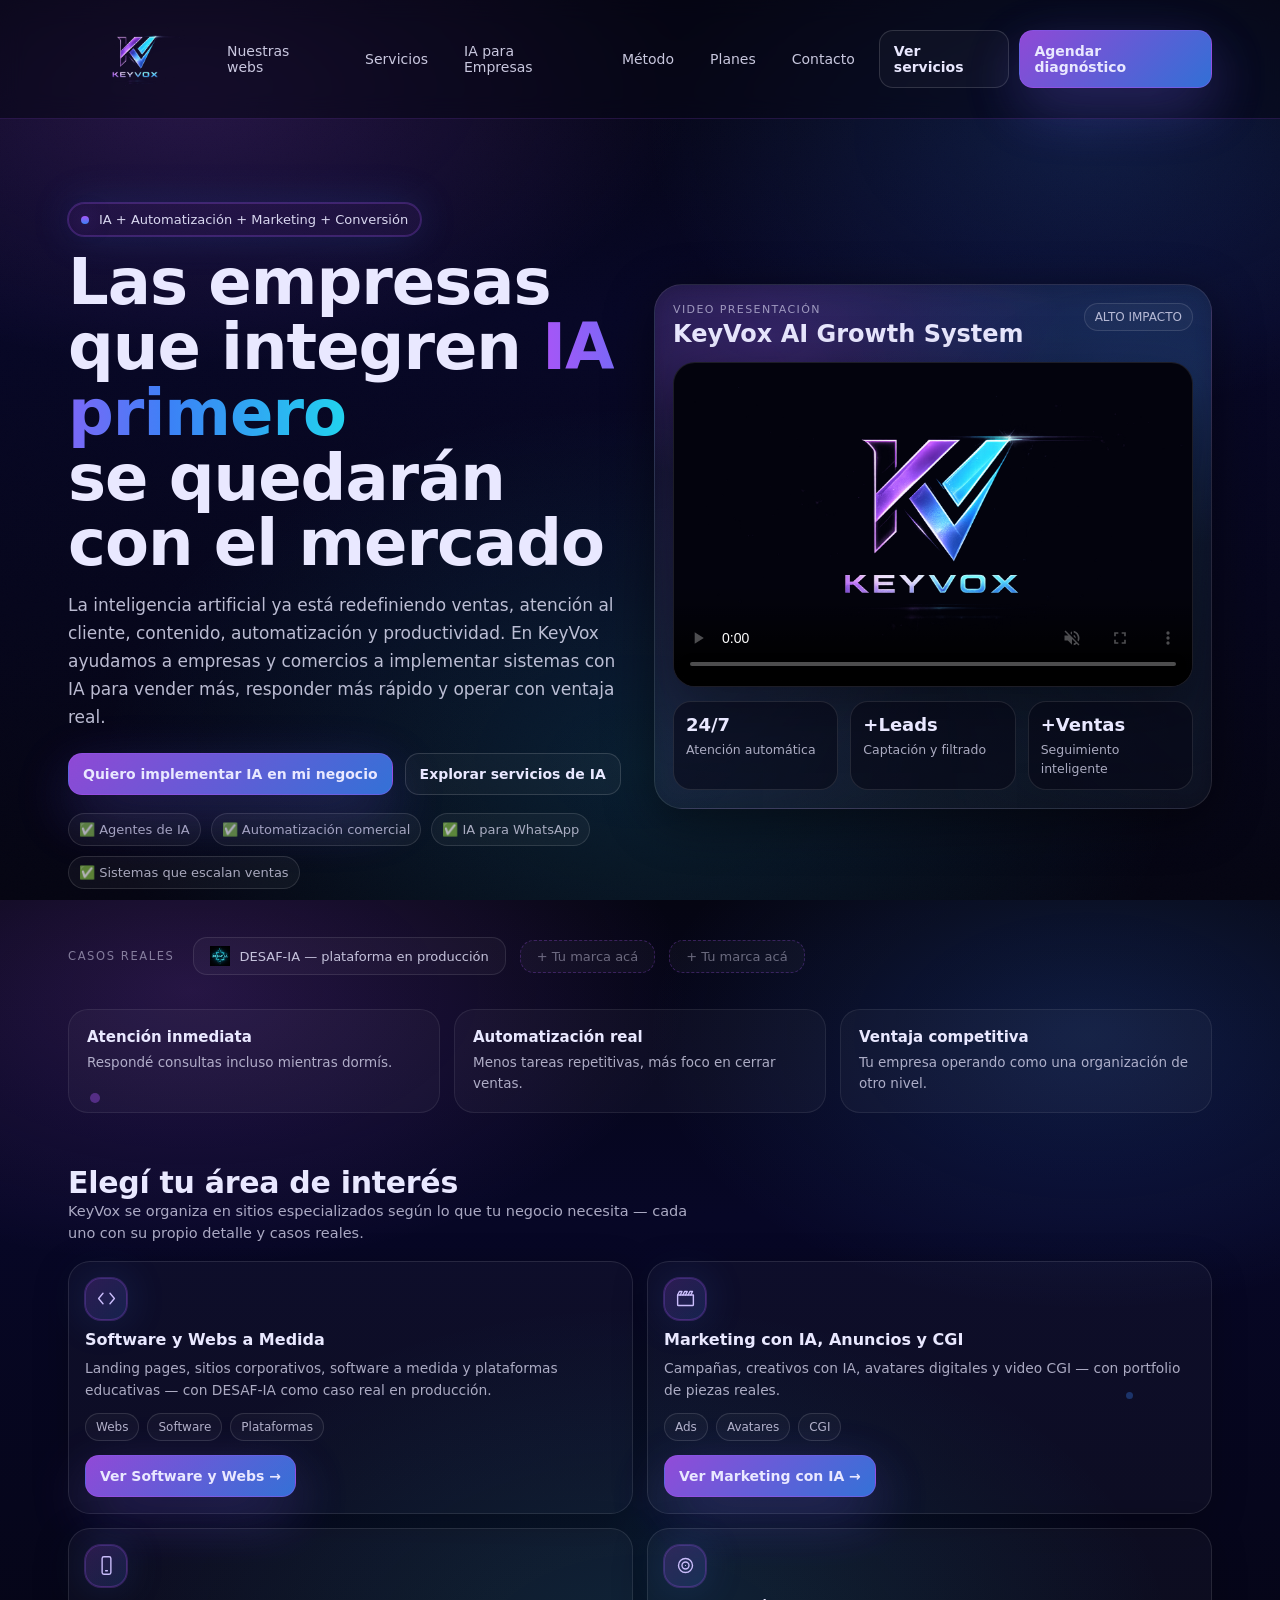
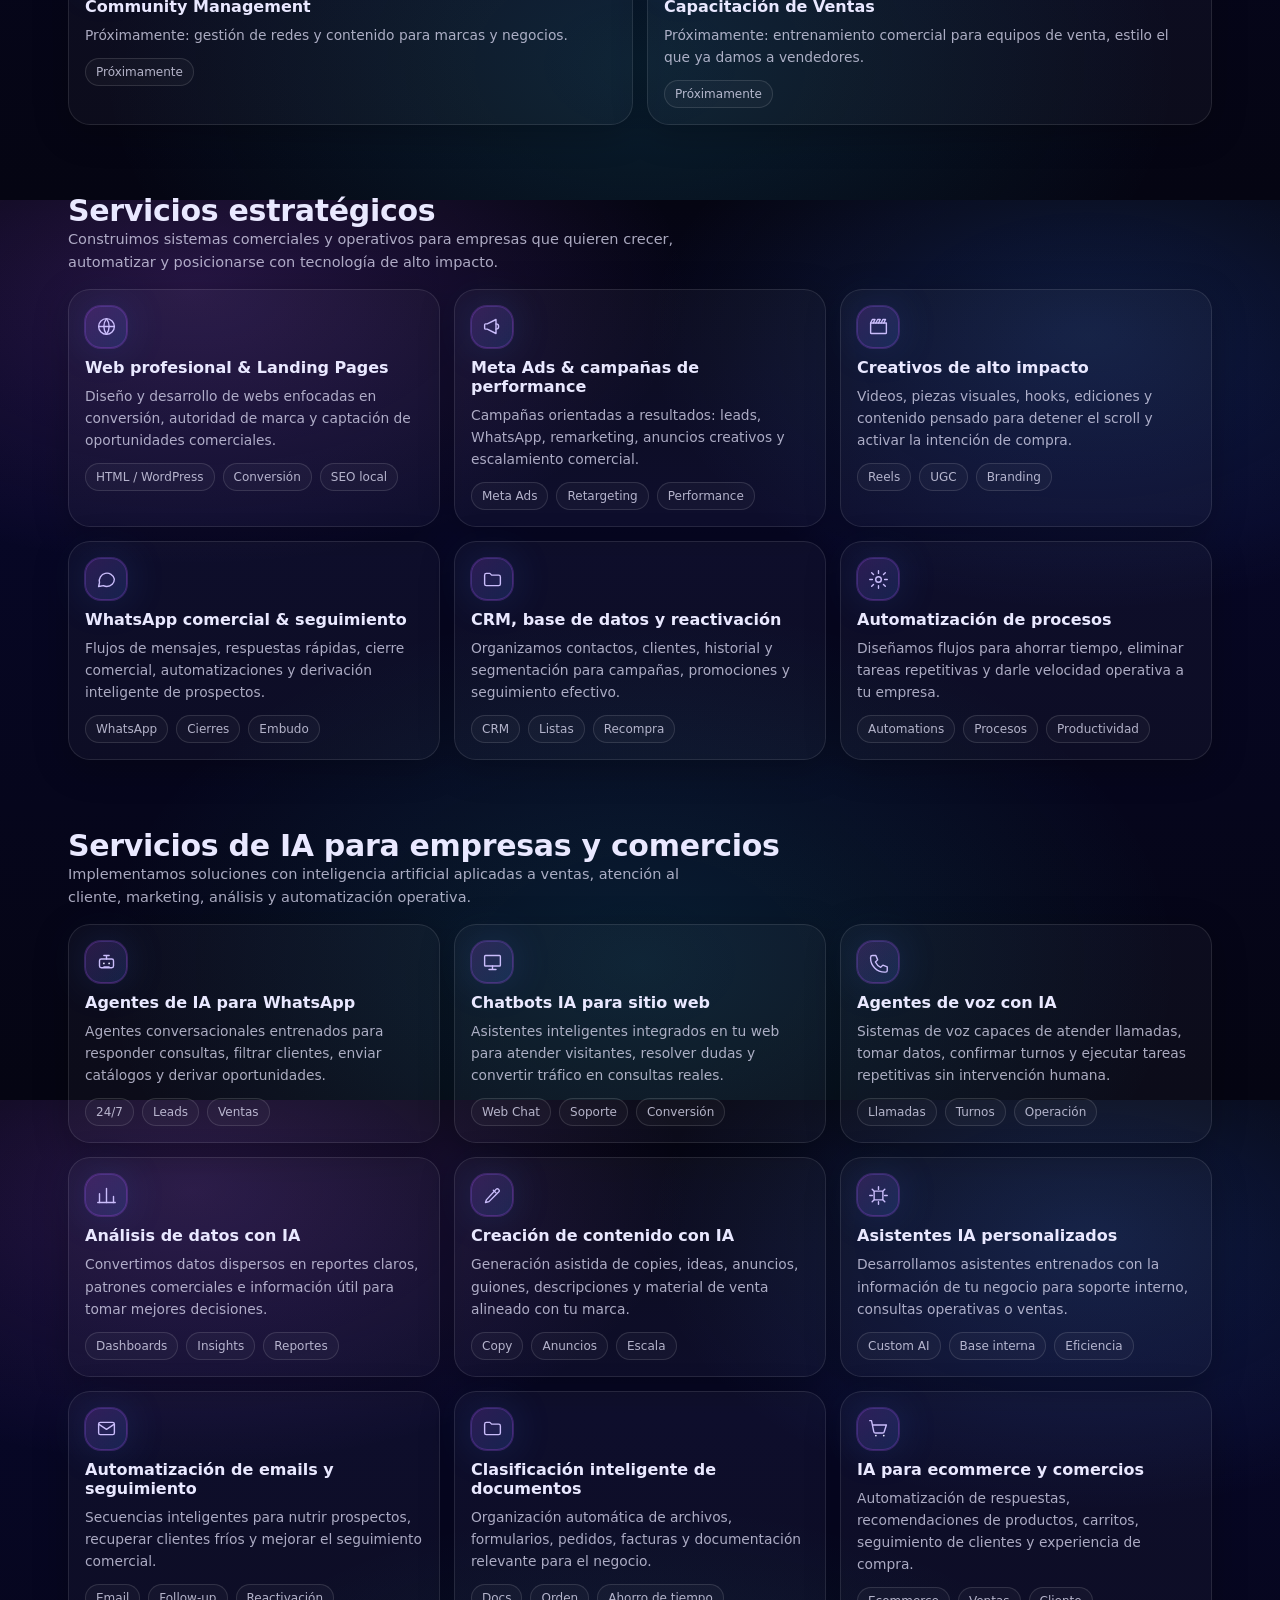
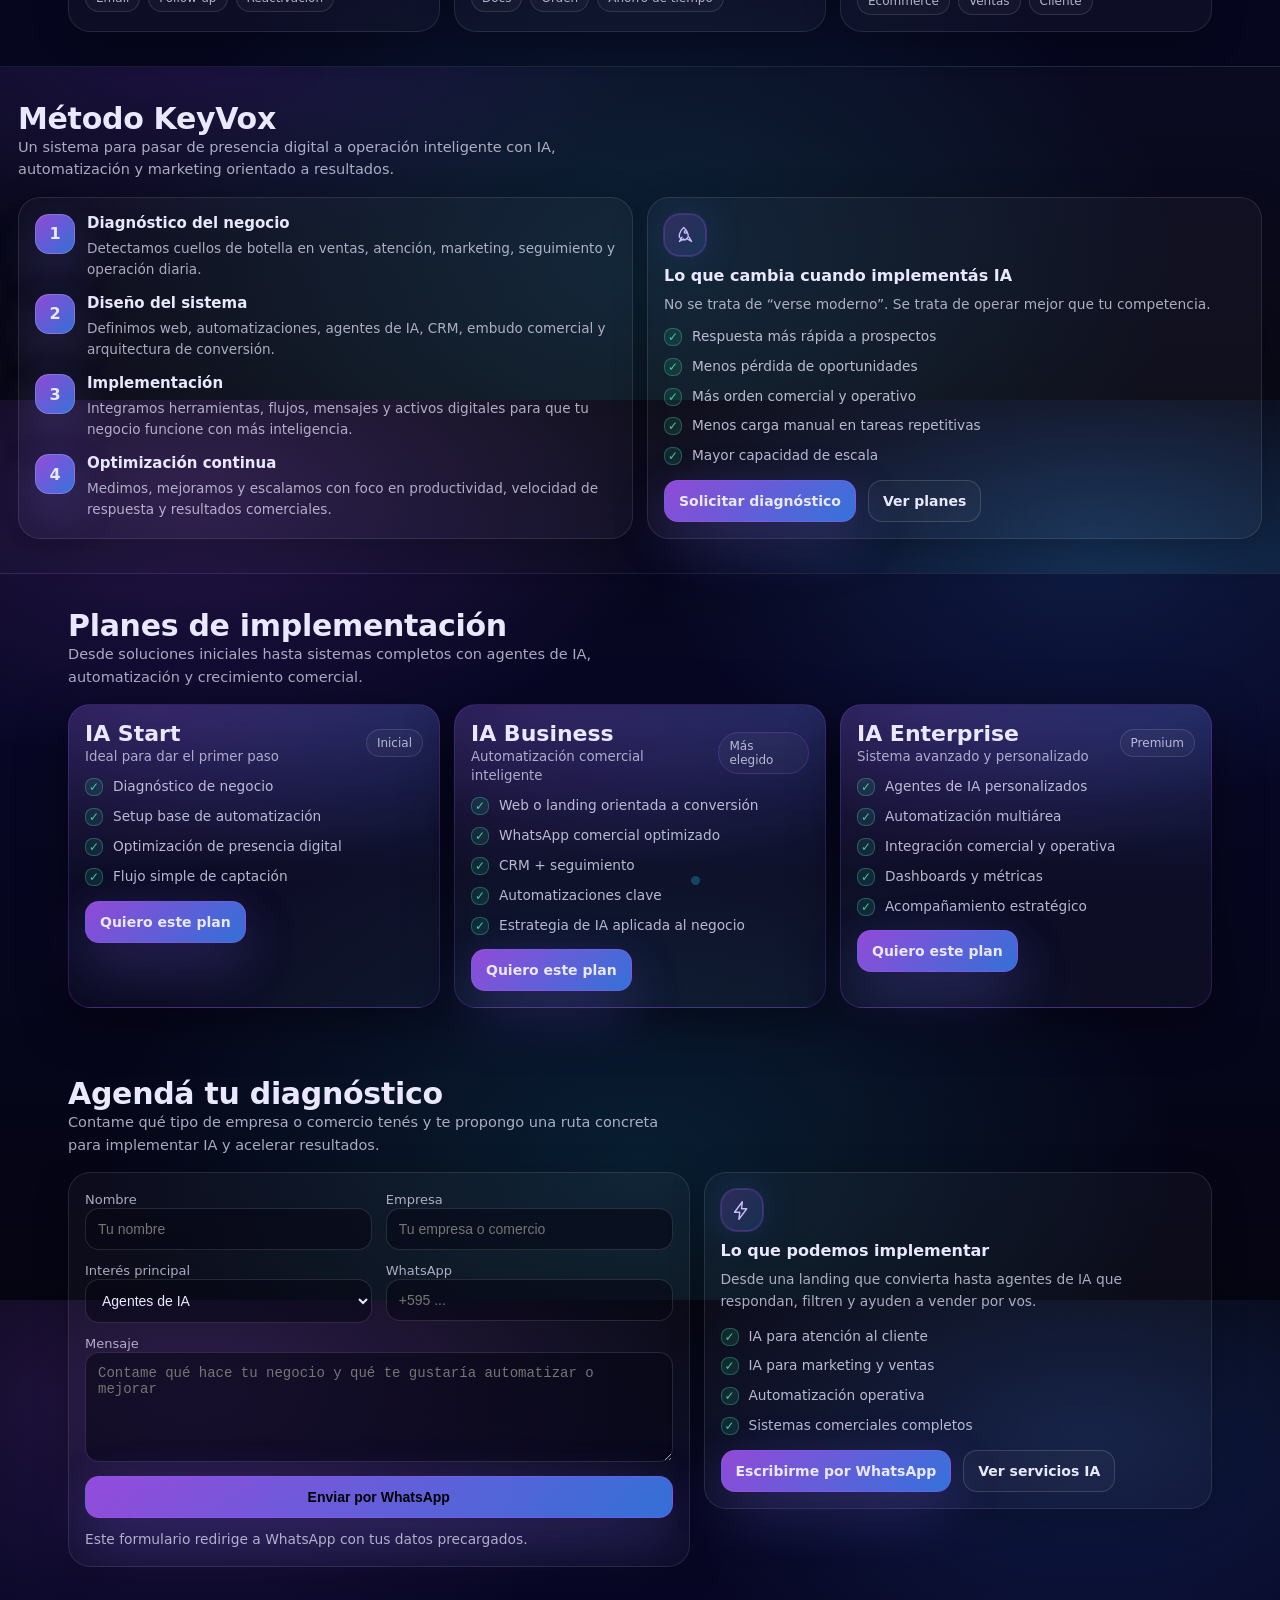
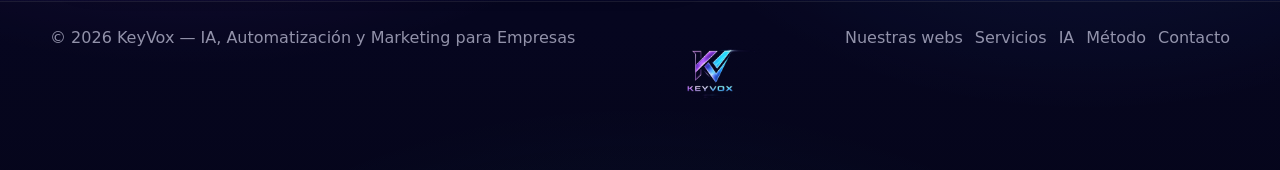
==== commit 411c1b5d: "Agregar verticales de Software y Marketing al sitio - Nuevas secciones: software/ (con landing para " ====
--- a/index.html
+++ b/index.html
@@ -15,13 +15,6 @@
 </head>
 <body>
 
-  <!-- Intro con video -->
-  <div id="gifIntro">
-    <video autoplay muted playsinline>
-      <source src="cybor.mp4" type="video/mp4">
-    </video>
-  </div>
-
   <div class="wrap">
     <div class="float f1"></div>
     <div class="float f2"></div>
@@ -32,11 +25,12 @@
       <div class="nav-inner">
         <div class="brand">
           <a href="#top" style="display:flex;align-items:center;gap:10px;">
-            <img src="keyvoxlogo.png" alt="KeyVox logo" style="height:90px;width:auto;">
+            <img src="keyvoxlogo.png" alt="KeyVox logo" class="logo-anim" style="height:90px;width:auto;">
           </a>
         </div>
 
         <div class="nav-links">
+          <a href="#verticales">Nuestras webs</a>
           <a href="#servicios">Servicios</a>
           <a href="#ia">IA para Empresas</a>
           <a href="#metodo">Método</a>
@@ -73,7 +67,7 @@
         </p>
 
         <div class="hero-actions">
-          <a class="btn btn-primary" href="#contacto">Quiero implementar IA en mi negocio</a>
+          <a class="btn btn-primary logo-anim" href="#contacto">Quiero implementar IA en mi negocio</a>
           <a class="btn btn-ghost" href="#ia">Explorar servicios de IA</a>
         </div>
 
@@ -120,6 +114,16 @@
       </div>
     </header>
 
+    <!-- CASOS REALES -->
+    <div class="trust-bar reveal">
+      <span class="trust-label">Casos reales</span>
+      <a class="trust-logo" href="https://desaf-ia.com" target="_blank" rel="noopener">
+        <img src="img/caso-desafia-logo.png" alt="DESAF-IA"> DESAF-IA — plataforma en producción
+      </a>
+      <span class="trust-logo placeholder">+ Tu marca acá</span>
+      <span class="trust-logo placeholder">+ Tu marca acá</span>
+    </div>
+
     <!-- BLOQUE DE IMPACTO -->
     <section class="impact-band">
       <div class="impact-band-inner">
@@ -138,6 +142,65 @@
       </div>
     </section>
 
+    <!-- VERTICALES / ECOSISTEMA DE PÁGINAS -->
+    <section id="verticales">
+      <div class="section-title">
+        <div>
+          <h2>Elegí tu área de interés</h2>
+          <p>KeyVox se organiza en sitios especializados según lo que tu negocio necesita — cada uno con su propio detalle y casos reales.</p>
+        </div>
+      </div>
+
+      <div class="grid grid-2">
+        <article class="card">
+          <div class="icon"><svg viewBox="0 0 24 24" fill="none" stroke="currentColor" stroke-width="1.6" stroke-linecap="round" stroke-linejoin="round"><polyline points="8 6 3 12 8 18"/><polyline points="16 6 21 12 16 18"/></svg></div>
+          <h3>Software y Webs a Medida</h3>
+          <p>Landing pages, sitios corporativos, software a medida y plataformas educativas — con DESAF-IA como caso real en producción.</p>
+          <div class="tagrow">
+            <span class="tag">Webs</span>
+            <span class="tag">Software</span>
+            <span class="tag">Plataformas</span>
+          </div>
+          <div class="hero-actions" style="margin-top:14px;">
+            <a class="btn btn-primary" href="software/index.html">Ver Software y Webs →</a>
+          </div>
+        </article>
+
+        <article class="card">
+          <div class="icon"><svg viewBox="0 0 24 24" fill="none" stroke="currentColor" stroke-width="1.6" stroke-linecap="round" stroke-linejoin="round"><path d="M3 8h18v11a1 1 0 0 1-1 1H4a1 1 0 0 1-1-1z"/><path d="M3 8l2-4h3l-2 4"/><path d="M9 8l2-4h3l-2 4"/><path d="M15 8l2-4h3l-2 4"/></svg></div>
+          <h3>Marketing con IA, Anuncios y CGI</h3>
+          <p>Campañas, creativos con IA, avatares digitales y video CGI — con portfolio de piezas reales.</p>
+          <div class="tagrow">
+            <span class="tag">Ads</span>
+            <span class="tag">Avatares</span>
+            <span class="tag">CGI</span>
+          </div>
+          <div class="hero-actions" style="margin-top:14px;">
+            <a class="btn btn-primary" href="marketing/index.html">Ver Marketing con IA →</a>
+          </div>
+        </article>
+
+        <article class="card">
+          <!-- 🖼 ESPACIO RESERVADO: próxima vertical (community management, capacitación de ventas, branding/PLF, etc.) -->
+          <div class="icon"><svg viewBox="0 0 24 24" fill="none" stroke="currentColor" stroke-width="1.6" stroke-linecap="round" stroke-linejoin="round"><rect x="7" y="2" width="10" height="20" rx="2"/><path d="M11 18h2"/></svg></div>
+          <h3>Community Management</h3>
+          <p>Próximamente: gestión de redes y contenido para marcas y negocios.</p>
+          <div class="tagrow">
+            <span class="tag">Próximamente</span>
+          </div>
+        </article>
+
+        <article class="card">
+          <div class="icon"><svg viewBox="0 0 24 24" fill="none" stroke="currentColor" stroke-width="1.6" stroke-linecap="round" stroke-linejoin="round"><circle cx="12" cy="12" r="8"/><circle cx="12" cy="12" r="4"/><circle cx="12" cy="12" r="0.6" fill="currentColor" stroke="none"/></svg></div>
+          <h3>Capacitación de Ventas</h3>
+          <p>Próximamente: entrenamiento comercial para equipos de venta, estilo el que ya damos a vendedores.</p>
+          <div class="tagrow">
+            <span class="tag">Próximamente</span>
+          </div>
+        </article>
+      </div>
+    </section>
+
     <!-- SERVICIOS GENERALES -->
     <section id="servicios">
       <div class="section-title">
@@ -149,7 +212,7 @@
 
       <div class="grid grid-3">
         <article class="card">
-          <div class="icon">🌐</div>
+          <div class="icon"><svg viewBox="0 0 24 24" fill="none" stroke="currentColor" stroke-width="1.6" stroke-linecap="round" stroke-linejoin="round"><circle cx="12" cy="12" r="9"/><path d="M3 12h18"/><path d="M12 3a15 15 0 0 1 0 18"/><path d="M12 3a15 15 0 0 0 0 18"/></svg></div>
           <h3>Web profesional & Landing Pages</h3>
           <p>Diseño y desarrollo de webs enfocadas en conversión, autoridad de marca y captación de oportunidades comerciales.</p>
           <div class="tagrow">
@@ -160,7 +223,7 @@
         </article>
 
         <article class="card">
-          <div class="icon">📣</div>
+          <div class="icon"><svg viewBox="0 0 24 24" fill="none" stroke="currentColor" stroke-width="1.6" stroke-linecap="round" stroke-linejoin="round"><path d="M3 10v4a1 1 0 0 0 1 1h2l10 5V4L6 9H4a1 1 0 0 0-1 1z"/><path d="M16 9a3 3 0 0 1 0 6"/></svg></div>
           <h3>Meta Ads & campañas de performance</h3>
           <p>Campañas orientadas a resultados: leads, WhatsApp, remarketing, anuncios creativos y escalamiento comercial.</p>
           <div class="tagrow">
@@ -171,7 +234,7 @@
         </article>
 
         <article class="card">
-          <div class="icon">🎬</div>
+          <div class="icon"><svg viewBox="0 0 24 24" fill="none" stroke="currentColor" stroke-width="1.6" stroke-linecap="round" stroke-linejoin="round"><path d="M3 8h18v11a1 1 0 0 1-1 1H4a1 1 0 0 1-1-1z"/><path d="M3 8l2-4h3l-2 4"/><path d="M9 8l2-4h3l-2 4"/><path d="M15 8l2-4h3l-2 4"/></svg></div>
           <h3>Creativos de alto impacto</h3>
           <p>Videos, piezas visuales, hooks, ediciones y contenido pensado para detener el scroll y activar la intención de compra.</p>
           <div class="tagrow">
@@ -182,7 +245,7 @@
         </article>
 
         <article class="card">
-          <div class="icon">💬</div>
+          <div class="icon"><svg viewBox="0 0 24 24" fill="none" stroke="currentColor" stroke-width="1.6" stroke-linecap="round" stroke-linejoin="round"><path d="M21 11.5a8.5 8.5 0 0 1-8.5 8.5 8.4 8.4 0 0 1-4-1L3 20l1-4.5A8.5 8.5 0 1 1 21 11.5z"/></svg></div>
           <h3>WhatsApp comercial & seguimiento</h3>
           <p>Flujos de mensajes, respuestas rápidas, cierre comercial, automatizaciones y derivación inteligente de prospectos.</p>
           <div class="tagrow">
@@ -193,7 +256,7 @@
         </article>
 
         <article class="card">
-          <div class="icon">🗂️</div>
+          <div class="icon"><svg viewBox="0 0 24 24" fill="none" stroke="currentColor" stroke-width="1.6" stroke-linecap="round" stroke-linejoin="round"><path d="M3 7a2 2 0 0 1 2-2h4l2 2h8a2 2 0 0 1 2 2v8a2 2 0 0 1-2 2H5a2 2 0 0 1-2-2z"/></svg></div>
           <h3>CRM, base de datos y reactivación</h3>
           <p>Organizamos contactos, clientes, historial y segmentación para campañas, promociones y seguimiento efectivo.</p>
           <div class="tagrow">
@@ -204,7 +267,7 @@
         </article>
 
         <article class="card">
-          <div class="icon">⚙️</div>
+          <div class="icon"><svg viewBox="0 0 24 24" fill="none" stroke="currentColor" stroke-width="1.6" stroke-linecap="round" stroke-linejoin="round"><circle cx="12" cy="12" r="3.2"/><path d="M12 2v3M12 19v3M4.2 4.2l2.1 2.1M17.7 17.7l2.1 2.1M2 12h3M19 12h3M4.2 19.8l2.1-2.1M17.7 6.3l2.1-2.1"/></svg></div>
           <h3>Automatización de procesos</h3>
           <p>Diseñamos flujos para ahorrar tiempo, eliminar tareas repetitivas y darle velocidad operativa a tu empresa.</p>
           <div class="tagrow">
@@ -227,7 +290,7 @@
 
       <div class="grid grid-3">
         <article class="card">
-          <div class="icon">🤖</div>
+          <div class="icon"><svg viewBox="0 0 24 24" fill="none" stroke="currentColor" stroke-width="1.6" stroke-linecap="round" stroke-linejoin="round"><rect x="4" y="8" width="16" height="10" rx="2"/><path d="M12 8V4M9 4h6"/><circle cx="9" cy="13" r="1" fill="currentColor" stroke="none"/><circle cx="15" cy="13" r="1" fill="currentColor" stroke="none"/><path d="M9 17h6"/></svg></div>
           <h3>Agentes de IA para WhatsApp</h3>
           <p>Agentes conversacionales entrenados para responder consultas, filtrar clientes, enviar catálogos y derivar oportunidades.</p>
           <div class="tagrow">
@@ -238,7 +301,7 @@
         </article>
 
         <article class="card">
-          <div class="icon">💻</div>
+          <div class="icon"><svg viewBox="0 0 24 24" fill="none" stroke="currentColor" stroke-width="1.6" stroke-linecap="round" stroke-linejoin="round"><rect x="3" y="4" width="18" height="12" rx="1"/><path d="M8 20h8M12 16v4"/></svg></div>
           <h3>Chatbots IA para sitio web</h3>
           <p>Asistentes inteligentes integrados en tu web para atender visitantes, resolver dudas y convertir tráfico en consultas reales.</p>
           <div class="tagrow">
@@ -249,7 +312,7 @@
         </article>
 
         <article class="card">
-          <div class="icon">📞</div>
+          <div class="icon"><svg viewBox="0 0 24 24" fill="none" stroke="currentColor" stroke-width="1.6" stroke-linecap="round" stroke-linejoin="round"><path d="M5 4h4l2 5-2.5 2.5a12 12 0 0 0 6 6L17 15l5 2v4a2 2 0 0 1-2 2A16 16 0 0 1 3 6a2 2 0 0 1 2-2z"/></svg></div>
           <h3>Agentes de voz con IA</h3>
           <p>Sistemas de voz capaces de atender llamadas, tomar datos, confirmar turnos y ejecutar tareas repetitivas sin intervención humana.</p>
           <div class="tagrow">
@@ -260,7 +323,7 @@
         </article>
 
         <article class="card">
-          <div class="icon">📊</div>
+          <div class="icon"><svg viewBox="0 0 24 24" fill="none" stroke="currentColor" stroke-width="1.6" stroke-linecap="round" stroke-linejoin="round"><path d="M4 20V10M12 20V4M20 20v-7"/><path d="M2 20h20"/></svg></div>
           <h3>Análisis de datos con IA</h3>
           <p>Convertimos datos dispersos en reportes claros, patrones comerciales e información útil para tomar mejores decisiones.</p>
           <div class="tagrow">
@@ -271,7 +334,7 @@
         </article>
 
         <article class="card">
-          <div class="icon">✍️</div>
+          <div class="icon"><svg viewBox="0 0 24 24" fill="none" stroke="currentColor" stroke-width="1.6" stroke-linecap="round" stroke-linejoin="round"><path d="M4 20l4-1 11-11a2 2 0 0 0-3-3L5 17z"/><path d="M13 6l3 3"/></svg></div>
           <h3>Creación de contenido con IA</h3>
           <p>Generación asistida de copies, ideas, anuncios, guiones, descripciones y material de venta alineado con tu marca.</p>
           <div class="tagrow">
@@ -282,7 +345,7 @@
         </article>
 
         <article class="card">
-          <div class="icon">🧠</div>
+          <div class="icon"><svg viewBox="0 0 24 24" fill="none" stroke="currentColor" stroke-width="1.6" stroke-linecap="round" stroke-linejoin="round"><rect x="7" y="7" width="10" height="10" rx="1"/><path d="M12 2v3M12 19v3M2 12h3M19 12h3M4.8 4.8l2 2M17.2 17.2l2 2M4.8 19.2l2-2M17.2 6.8l2-2"/></svg></div>
           <h3>Asistentes IA personalizados</h3>
           <p>Desarrollamos asistentes entrenados con la información de tu negocio para soporte interno, consultas operativas o ventas.</p>
           <div class="tagrow">
@@ -293,7 +356,7 @@
         </article>
 
         <article class="card">
-          <div class="icon">📧</div>
+          <div class="icon"><svg viewBox="0 0 24 24" fill="none" stroke="currentColor" stroke-width="1.6" stroke-linecap="round" stroke-linejoin="round"><rect x="3" y="5" width="18" height="14" rx="2"/><path d="M3 7l9 6 9-6"/></svg></div>
           <h3>Automatización de emails y seguimiento</h3>
           <p>Secuencias inteligentes para nutrir prospectos, recuperar clientes fríos y mejorar el seguimiento comercial.</p>
           <div class="tagrow">
@@ -304,7 +367,7 @@
         </article>
 
         <article class="card">
-          <div class="icon">📁</div>
+          <div class="icon"><svg viewBox="0 0 24 24" fill="none" stroke="currentColor" stroke-width="1.6" stroke-linecap="round" stroke-linejoin="round"><path d="M3 7a2 2 0 0 1 2-2h4l2 2h8a2 2 0 0 1 2 2v8a2 2 0 0 1-2 2H5a2 2 0 0 1-2-2z"/></svg></div>
           <h3>Clasificación inteligente de documentos</h3>
           <p>Organización automática de archivos, formularios, pedidos, facturas y documentación relevante para el negocio.</p>
           <div class="tagrow">
@@ -315,7 +378,7 @@
         </article>
 
         <article class="card">
-          <div class="icon">🛒</div>
+          <div class="icon"><svg viewBox="0 0 24 24" fill="none" stroke="currentColor" stroke-width="1.6" stroke-linecap="round" stroke-linejoin="round"><circle cx="9" cy="20" r="1" fill="currentColor" stroke="none"/><circle cx="18" cy="20" r="1" fill="currentColor" stroke="none"/><path d="M2 3h2l2.6 12.6a2 2 0 0 0 2 1.6h8a2 2 0 0 0 2-1.7L21 8H6"/></svg></div>
           <h3>IA para ecommerce y comercios</h3>
           <p>Automatización de respuestas, recomendaciones de productos, carritos, seguimiento de clientes y experiencia de compra.</p>
           <div class="tagrow">
@@ -328,7 +391,7 @@
     </section>
 
     <!-- METODO -->
-    <section id="metodo">
+    <section id="metodo" class="band">
       <div class="section-title">
         <div>
           <h2>Método KeyVox</h2>
@@ -360,7 +423,7 @@
         </div>
 
         <div class="card">
-          <div class="icon">🚀</div>
+          <div class="icon"><svg viewBox="0 0 24 24" fill="none" stroke="currentColor" stroke-width="1.6" stroke-linecap="round" stroke-linejoin="round"><path d="M5 15s-1-6 5-11c6 5 5 11 5 11l-3 3H8z"/><circle cx="12" cy="9" r="1.4"/><path d="M8 15l-3 5 5-3M16 15l3 5-5-3"/></svg></div>
           <h3>Lo que cambia cuando implementás IA</h3>
           <p>No se trata de “verse moderno”. Se trata de operar mejor que tu competencia.</p>
           <ul class="list">
@@ -511,7 +574,7 @@
         </div>
 
         <div class="card">
-          <div class="icon">⚡</div>
+          <div class="icon"><svg viewBox="0 0 24 24" fill="none" stroke="currentColor" stroke-width="1.6" stroke-linecap="round" stroke-linejoin="round"><path d="M13 2 4 14h6l-1 8 9-12h-6z"/></svg></div>
           <h3>Lo que podemos implementar</h3>
           <p>Desde una landing que convierta hasta agentes de IA que respondan, filtren y ayuden a vender por vos.</p>
 
@@ -535,8 +598,9 @@
     <footer>
       <div class="inner">
         <div>© <span id="year"></span> KeyVox — IA, Automatización y Marketing para Empresas</div>
-        <div><img src="keyvoxlogo.png" alt="KeyVox logo" style="height:90px;width:auto;"></div>
+        <div><img src="keyvoxlogo.png" alt="KeyVox logo" class="logo-anim" style="height:90px;width:auto;"></div>
         <div style="display:flex; gap:12px; flex-wrap:wrap;">
+          <a href="#verticales">Nuestras webs</a>
           <a href="#servicios">Servicios</a>
           <a href="#ia">IA</a>
           <a href="#metodo">Método</a>
@@ -547,18 +611,6 @@
   </div>
 
   <script>
-    document.addEventListener("DOMContentLoaded", function () {
-      const intro = document.getElementById("gifIntro");
-
-      setTimeout(function () {
-        intro.classList.add("ocultar-intro");
-
-        setTimeout(function () {
-          intro.style.display = "none";
-        }, 1200);
-      }, 9000);
-    });
-
     const WHATSAPP_NUMBER = "595971853291";
 
     function buildWhatsAppLink(message) {
--- a/styles.css
+++ b/styles.css
@@ -53,38 +53,6 @@
   z-index:1;
 }
 
-/* INTRO VIDEO */
-#gifIntro{
-  position:fixed;
-  inset:0;
-  width:100vw;
-  height:100vh;
-  background:#000;
-  display:flex;
-  align-items:center;
-  justify-content:center;
-  overflow:hidden;
-  z-index:9999;
-  opacity:1;
-  visibility:visible;
-}
-
-#gifIntro video{
-  display:block;
-  width:auto;
-  height:auto;
-  max-width:900px;
-  max-height:90vh;
-  object-fit:contain;
-}
-
-.ocultar-intro{
-  opacity:0 !important;
-  pointer-events:none;
-  visibility:hidden;
-  transition:opacity 1.2s ease, visibility 1.2s ease;
-}
-
 /* NAV */
 .nav{
   position:sticky;
@@ -456,6 +424,13 @@
   font-size:18px;
 }
 
+.icon svg{
+  width:21px;
+  height:21px;
+  stroke: #cabdfb;
+  fill:none;
+}
+
 .card h3{
   margin:0 0 8px;
   font-size:16px;
@@ -654,13 +629,6 @@
   .nav-links{display:none}
   .impact-band-inner{grid-template-columns:1fr}
   .hero-video-bottom{grid-template-columns:1fr}
-
-  #gifIntro video{
-    max-width:100vw;
-    max-height:100vh;
-    width:100%;
-    height:auto;
-  }
 }
 
 /* floating lights */
@@ -702,3 +670,154 @@
   0%,100%{ transform: translate(0,0) }
   50%{ transform: translate(0,-12px) }
 }
+
+/* logo animado */
+.logo-anim{
+  animation: logo-breathe 3.2s ease-in-out infinite;
+  will-change: transform, filter;
+}
+
+@keyframes logo-breathe{
+  0%,100%{
+    transform: scale(1);
+    filter:
+      drop-shadow(0 0 0 rgba(168,85,247,0))
+      drop-shadow(0 0 0 rgba(59,130,246,0));
+  }
+  50%{
+    transform: scale(1.18);
+    filter:
+      drop-shadow(0 0 22px rgba(168,85,247,.9))
+      drop-shadow(0 0 44px rgba(59,130,246,.7));
+  }
+}
+
+@media (prefers-reduced-motion: reduce){
+  .logo-anim{ animation: none; }
+}
+
+/* ── UTILIDADES COMPARTIDAS ENTRE VERTICALES ───────────────────── */
+
+/* Espacio reservado para imágenes/videos que se agregan después */
+.placeholder-slot{
+  border: 2px dashed rgba(168,85,247,.35);
+  border-radius: var(--radius);
+  min-height: 220px;
+  display:flex;
+  align-items:center;
+  justify-content:center;
+  color: rgba(233,232,255,.55);
+  font-size:13px;
+  text-align:center;
+  padding:24px;
+  background: rgba(255,255,255,.02);
+  line-height:1.5;
+}
+
+.placeholder-slot.tall{ min-height:340px; }
+
+/* Imagen dentro de una .card de portfolio */
+.portfolio-img{
+  width:100%;
+  aspect-ratio: 4/5;
+  object-fit:cover;
+  border-radius:16px;
+  border:1px solid rgba(255,255,255,.10);
+  display:block;
+  margin-bottom:12px;
+  background:#03030d;
+}
+
+.portfolio-img.wide{ aspect-ratio: 16/10; }
+
+/* Banner de lanzamiento / promo especial */
+.launch-banner{
+  border-radius: var(--radius2);
+  border:1px solid rgba(245,158,11,.35);
+  background:
+    radial-gradient(600px 260px at 15% 0%, rgba(245,158,11,.16), transparent 65%),
+    rgba(255,255,255,.03);
+  box-shadow: var(--shadow);
+  padding:22px 24px;
+  display:flex;
+  align-items:center;
+  justify-content:space-between;
+  gap:16px;
+  flex-wrap:wrap;
+}
+
+.launch-banner .tag{
+  border-color: rgba(245,158,11,.4);
+  background: rgba(245,158,11,.12);
+  color:#fcd34d;
+}
+
+/* Cross-link entre verticales (breadcrumb simple) */
+.crumb{
+  font-size:13px;
+  color: rgba(233,232,255,.6);
+  margin-bottom:10px;
+}
+.crumb a:hover{ color:#fff; }
+
+/* Banda de fondo full-bleed (inspirado en secciones alternadas tipo Belitsoft) */
+.band{
+  max-width:100vw;
+  margin-left: calc(50% - 50vw);
+  margin-right: calc(50% - 50vw);
+  padding-left: calc(50vw - 50% + 18px);
+  padding-right: calc(50vw - 50% + 18px);
+  background:
+    radial-gradient(700px 260px at 15% 0%, rgba(124,58,237,.14), transparent 65%),
+    radial-gradient(700px 260px at 90% 100%, rgba(34,211,238,.10), transparent 65%),
+    rgba(255,255,255,.02);
+  border-top:1px solid rgba(255,255,255,.07);
+  border-bottom:1px solid rgba(255,255,255,.07);
+}
+
+/* Barra de confianza / casos reales, estilo "Trusted by" */
+.trust-bar{
+  display:flex;
+  align-items:center;
+  gap:14px;
+  flex-wrap:wrap;
+  max-width:var(--max);
+  margin:0 auto;
+  padding:8px 18px 28px;
+}
+
+.trust-label{
+  font-size:11.5px;
+  letter-spacing:1.6px;
+  text-transform:uppercase;
+  color: rgba(233,232,255,.5);
+  white-space:nowrap;
+  margin-right:4px;
+}
+
+.trust-logo{
+  display:inline-flex;
+  align-items:center;
+  gap:10px;
+  padding:8px 16px;
+  border-radius:14px;
+  border:1px solid rgba(255,255,255,.10);
+  background: rgba(255,255,255,.03);
+  font-size:13px;
+  color: rgba(233,232,255,.82);
+  transition: border-color .2s ease, transform .2s ease;
+}
+
+.trust-logo:hover{ border-color: rgba(168,85,247,.35); transform: translateY(-1px); }
+
+.trust-logo img{
+  height:20px;
+  width:auto;
+  display:block;
+}
+
+.trust-logo.placeholder{
+  border-style:dashed;
+  border-color: rgba(168,85,247,.28);
+  color: rgba(233,232,255,.42);
+}
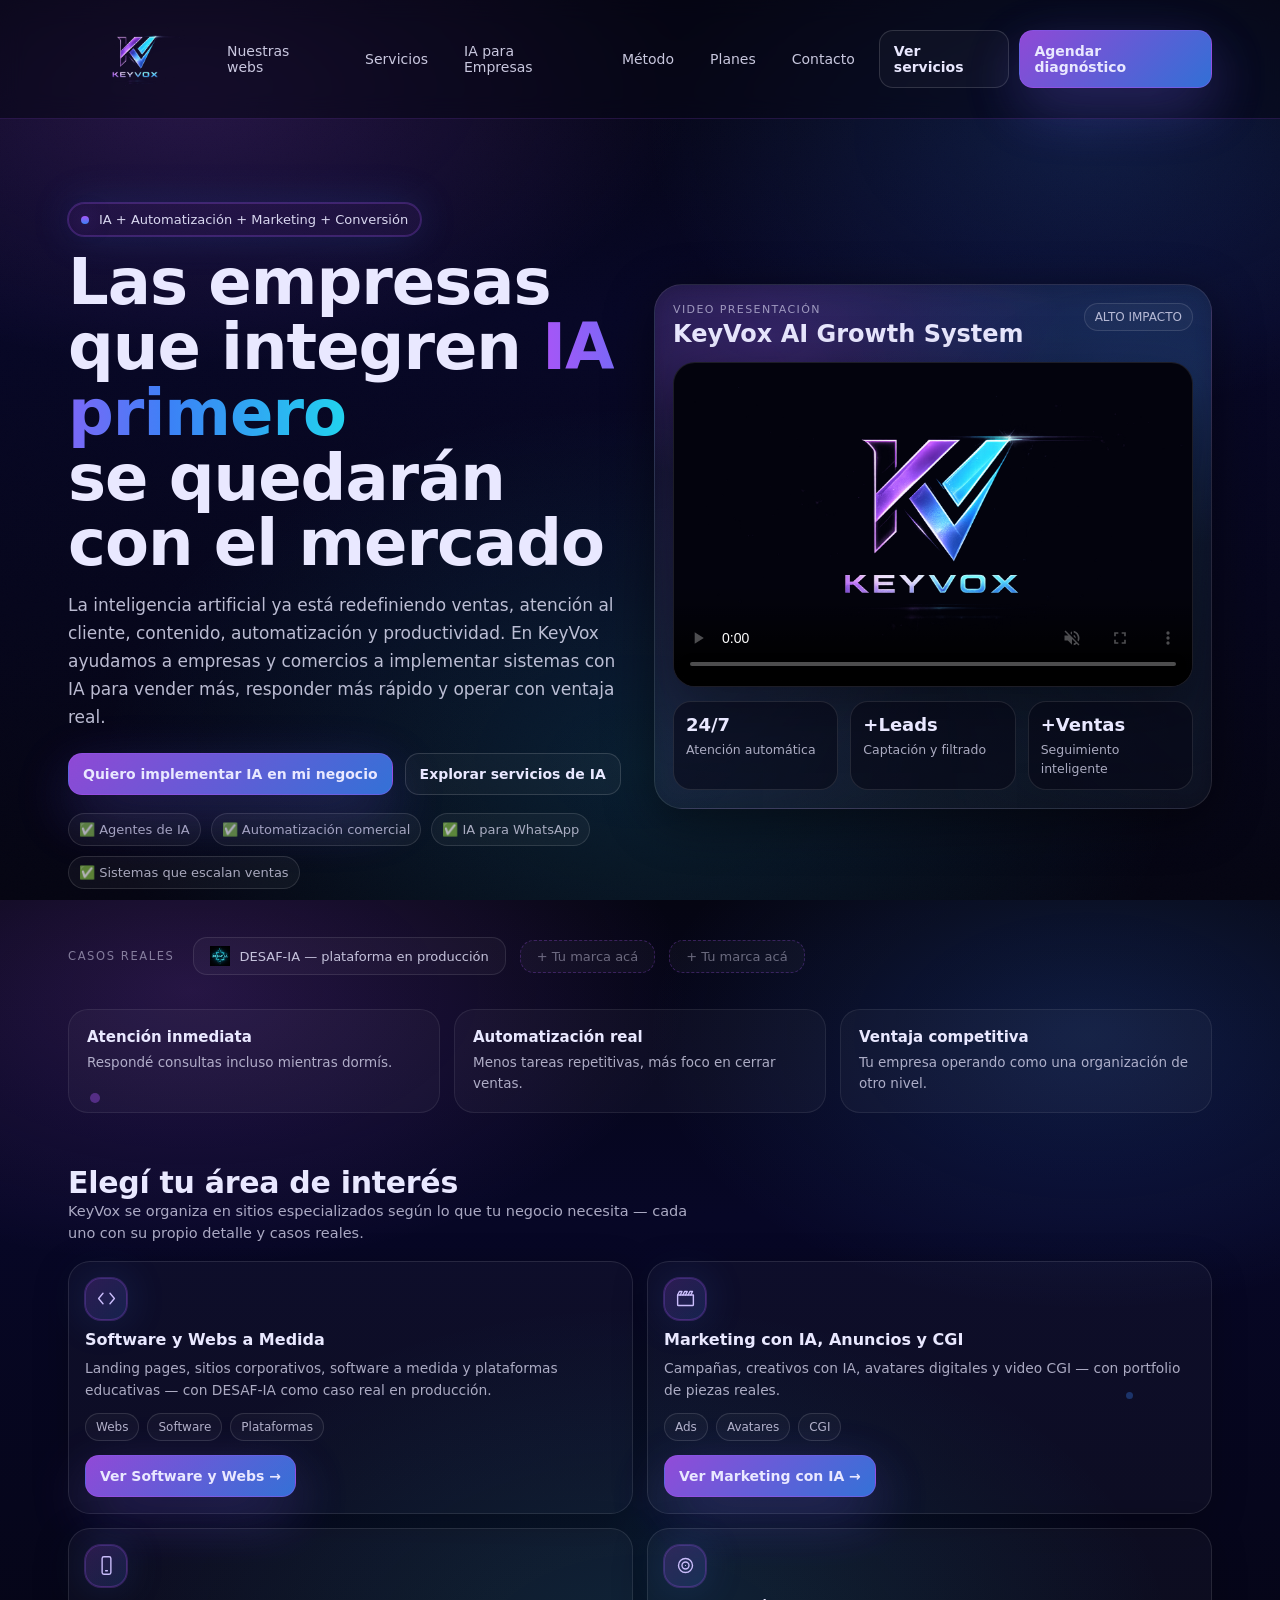
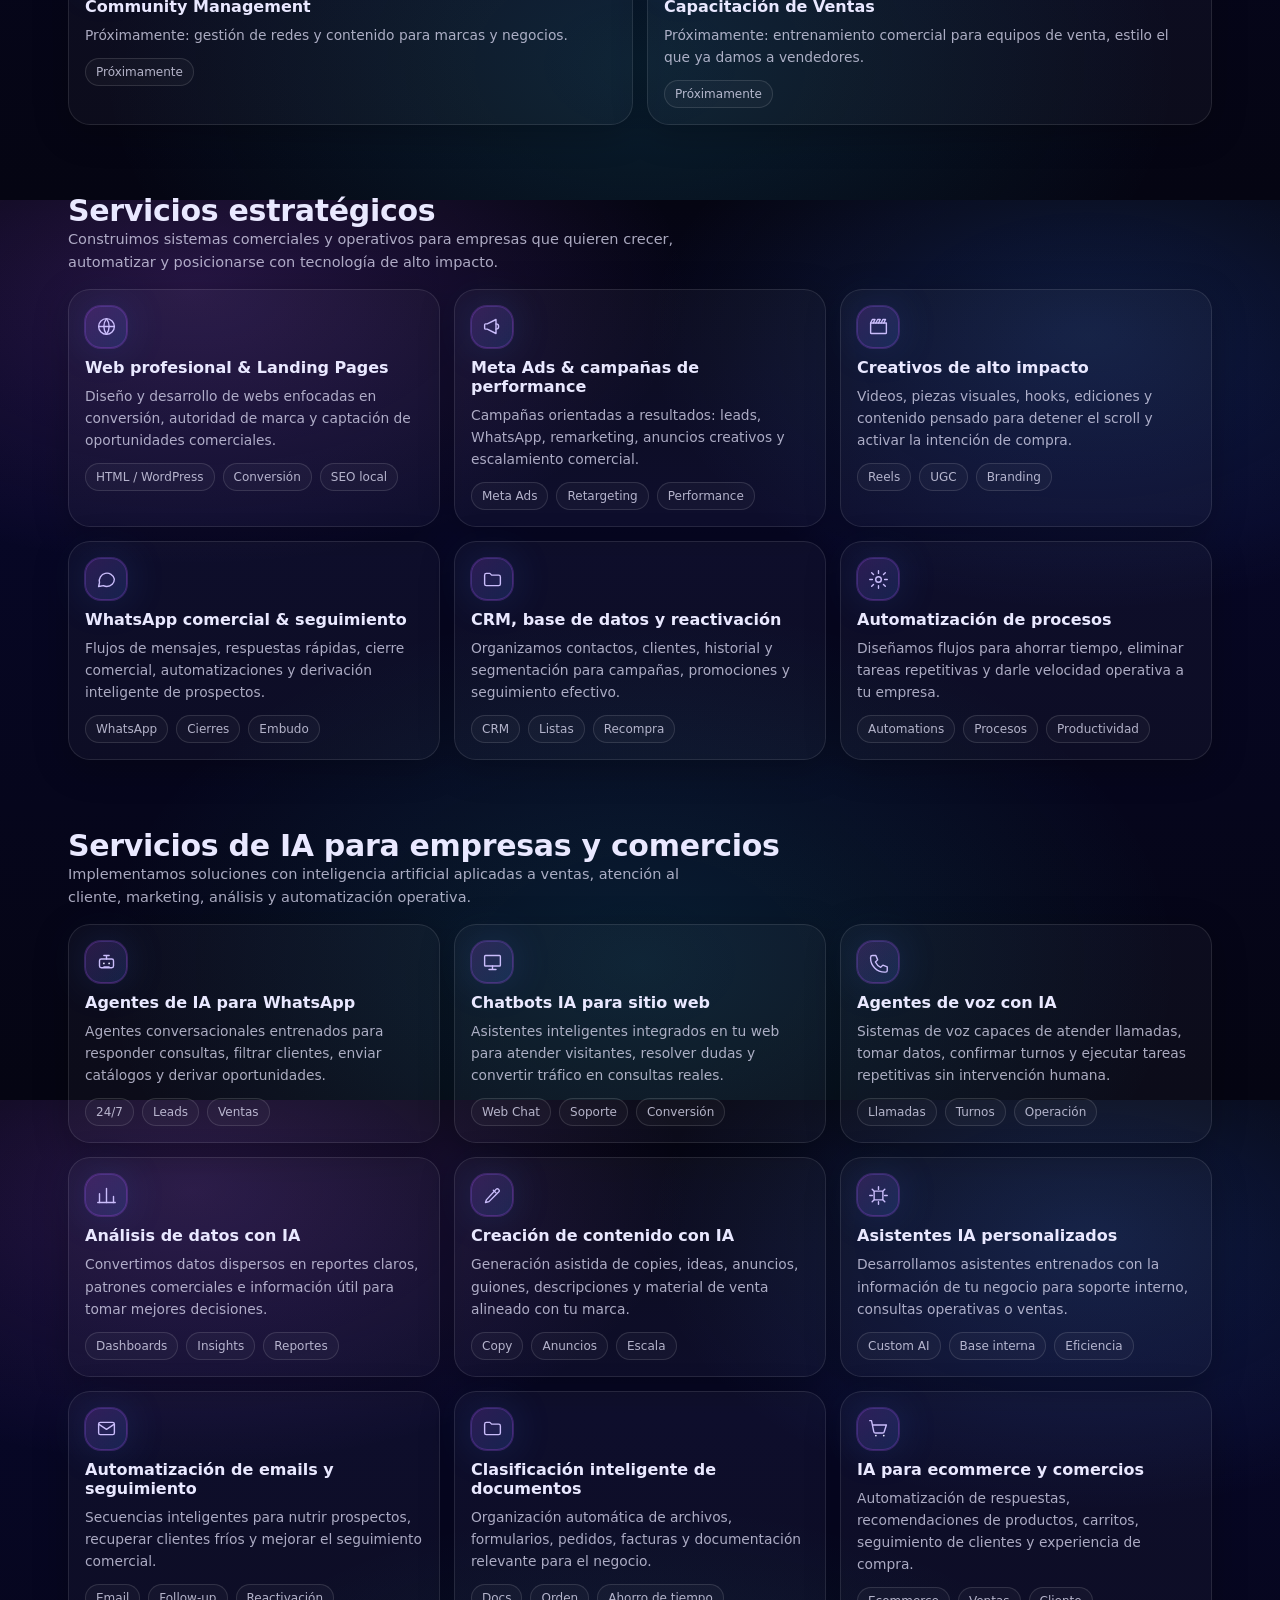
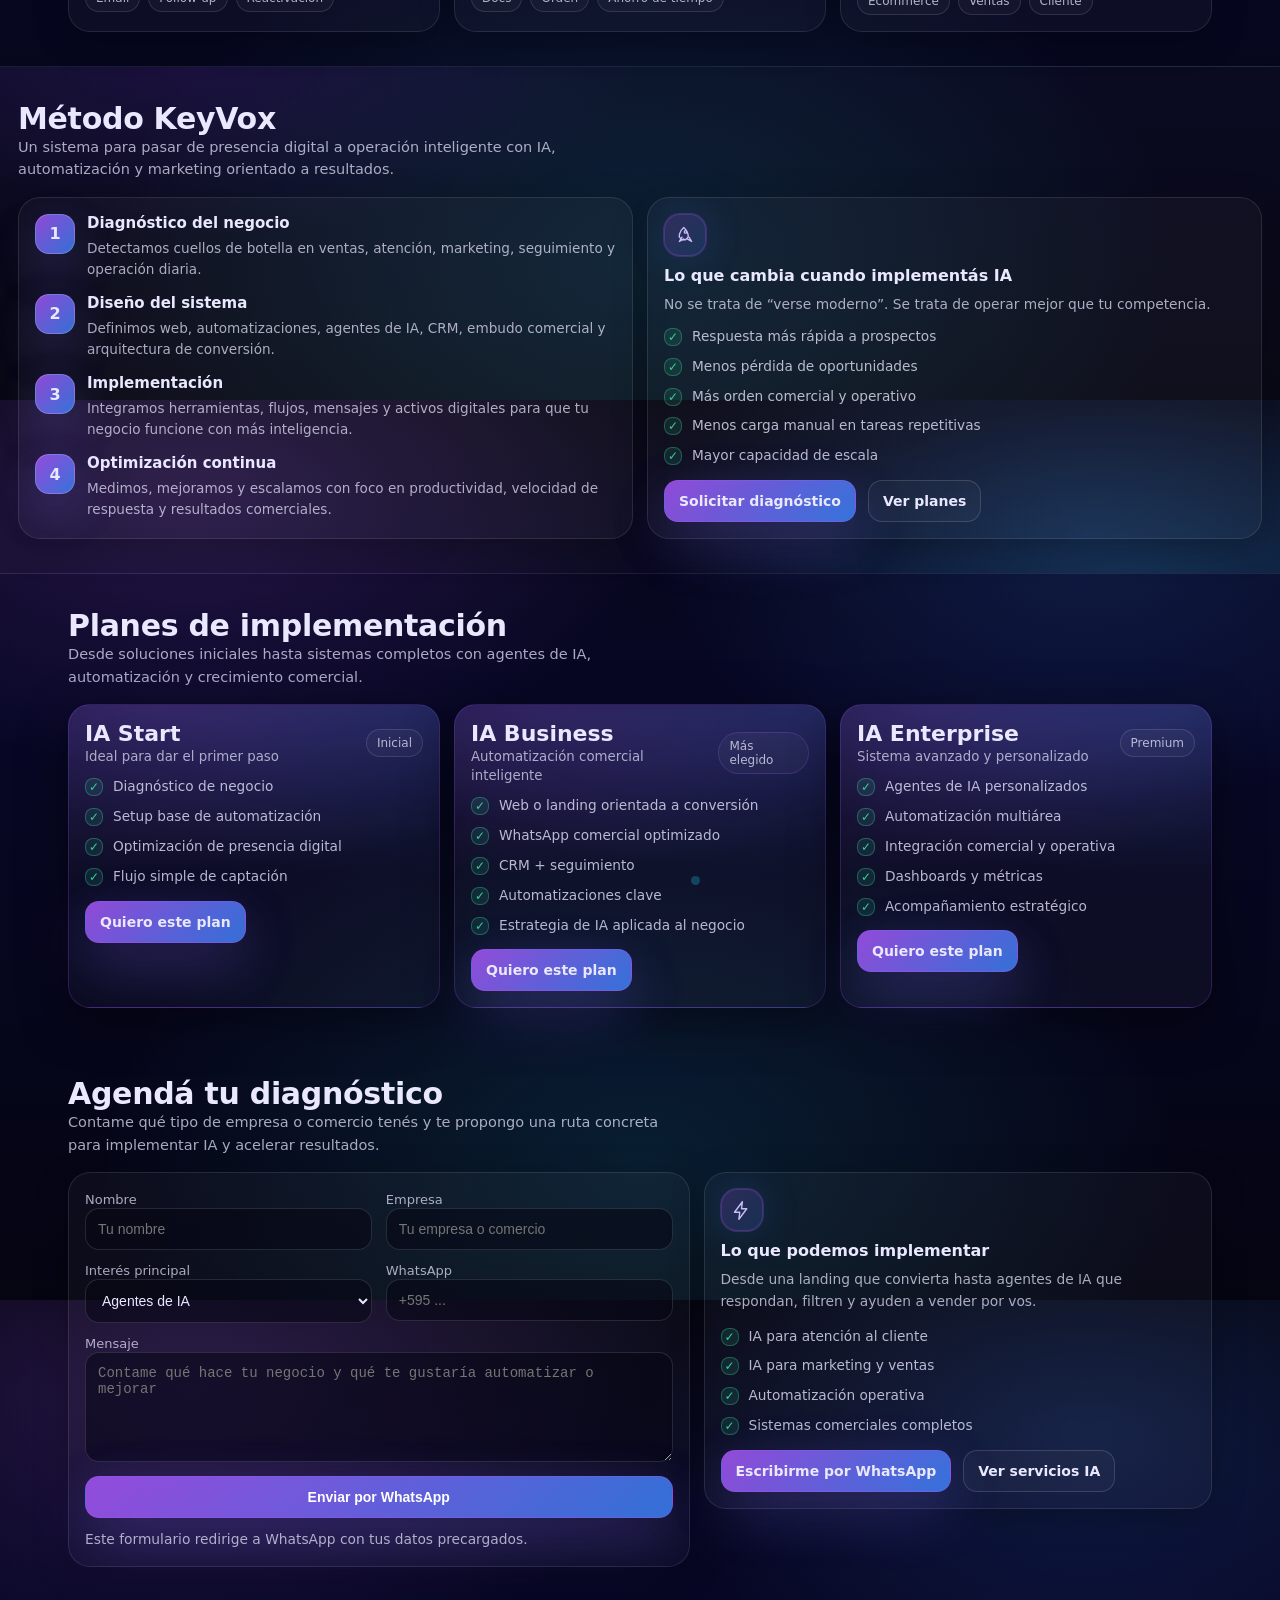
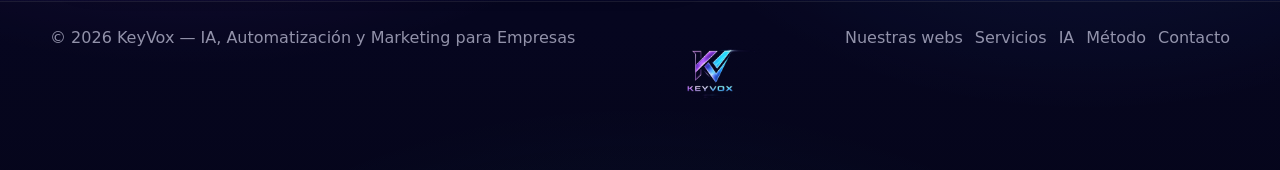
==== commit ac1df23a: "Agregar color-scheme dark para evitar inversion de colores en botones en mobile" ====
--- a/index.html
+++ b/index.html
@@ -3,6 +3,7 @@
 <head>
   <meta charset="utf-8" />
   <meta name="viewport" content="width=device-width,initial-scale=1" />
+  <meta name="color-scheme" content="dark">
   <meta name="description" content="KeyVox - IA, automatización, marketing digital y sistemas de crecimiento para empresas y comercios." />
 
   <link rel="icon" type="image/png" href="keyvoxlogo.png">
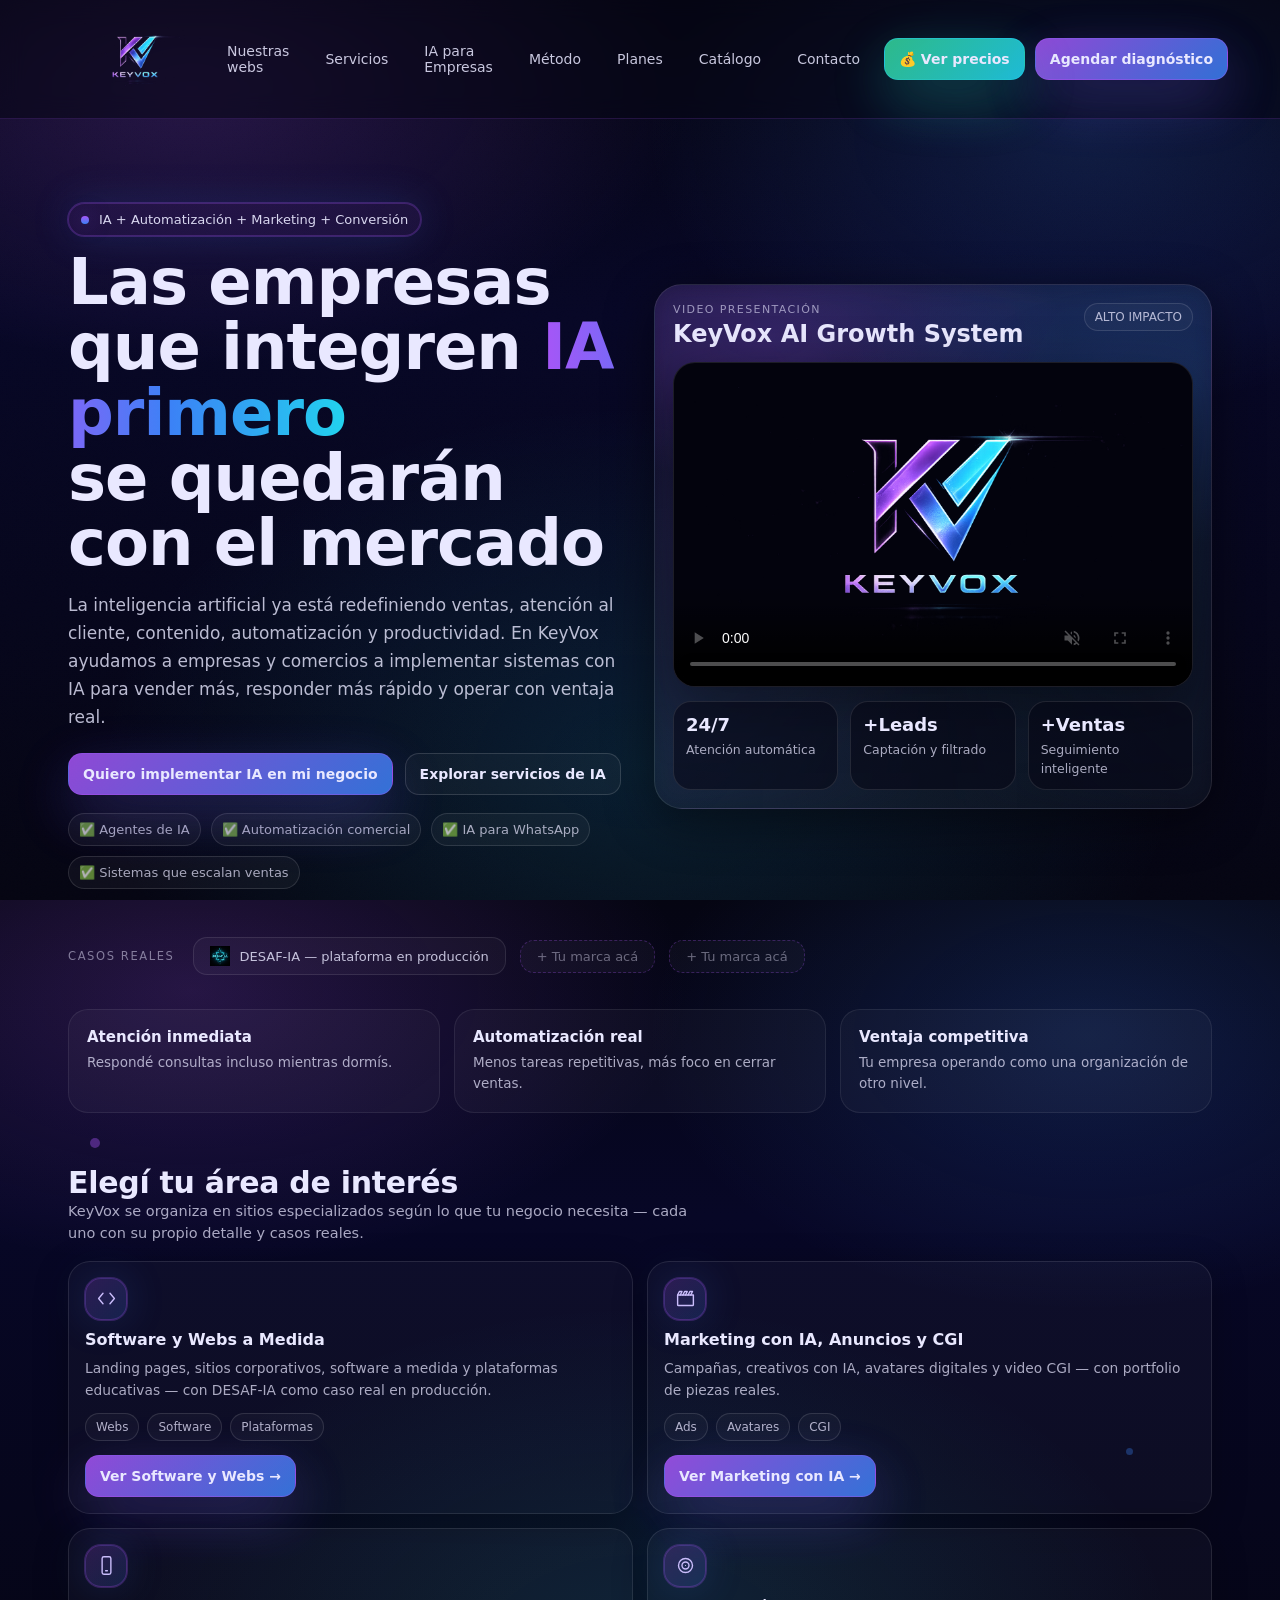
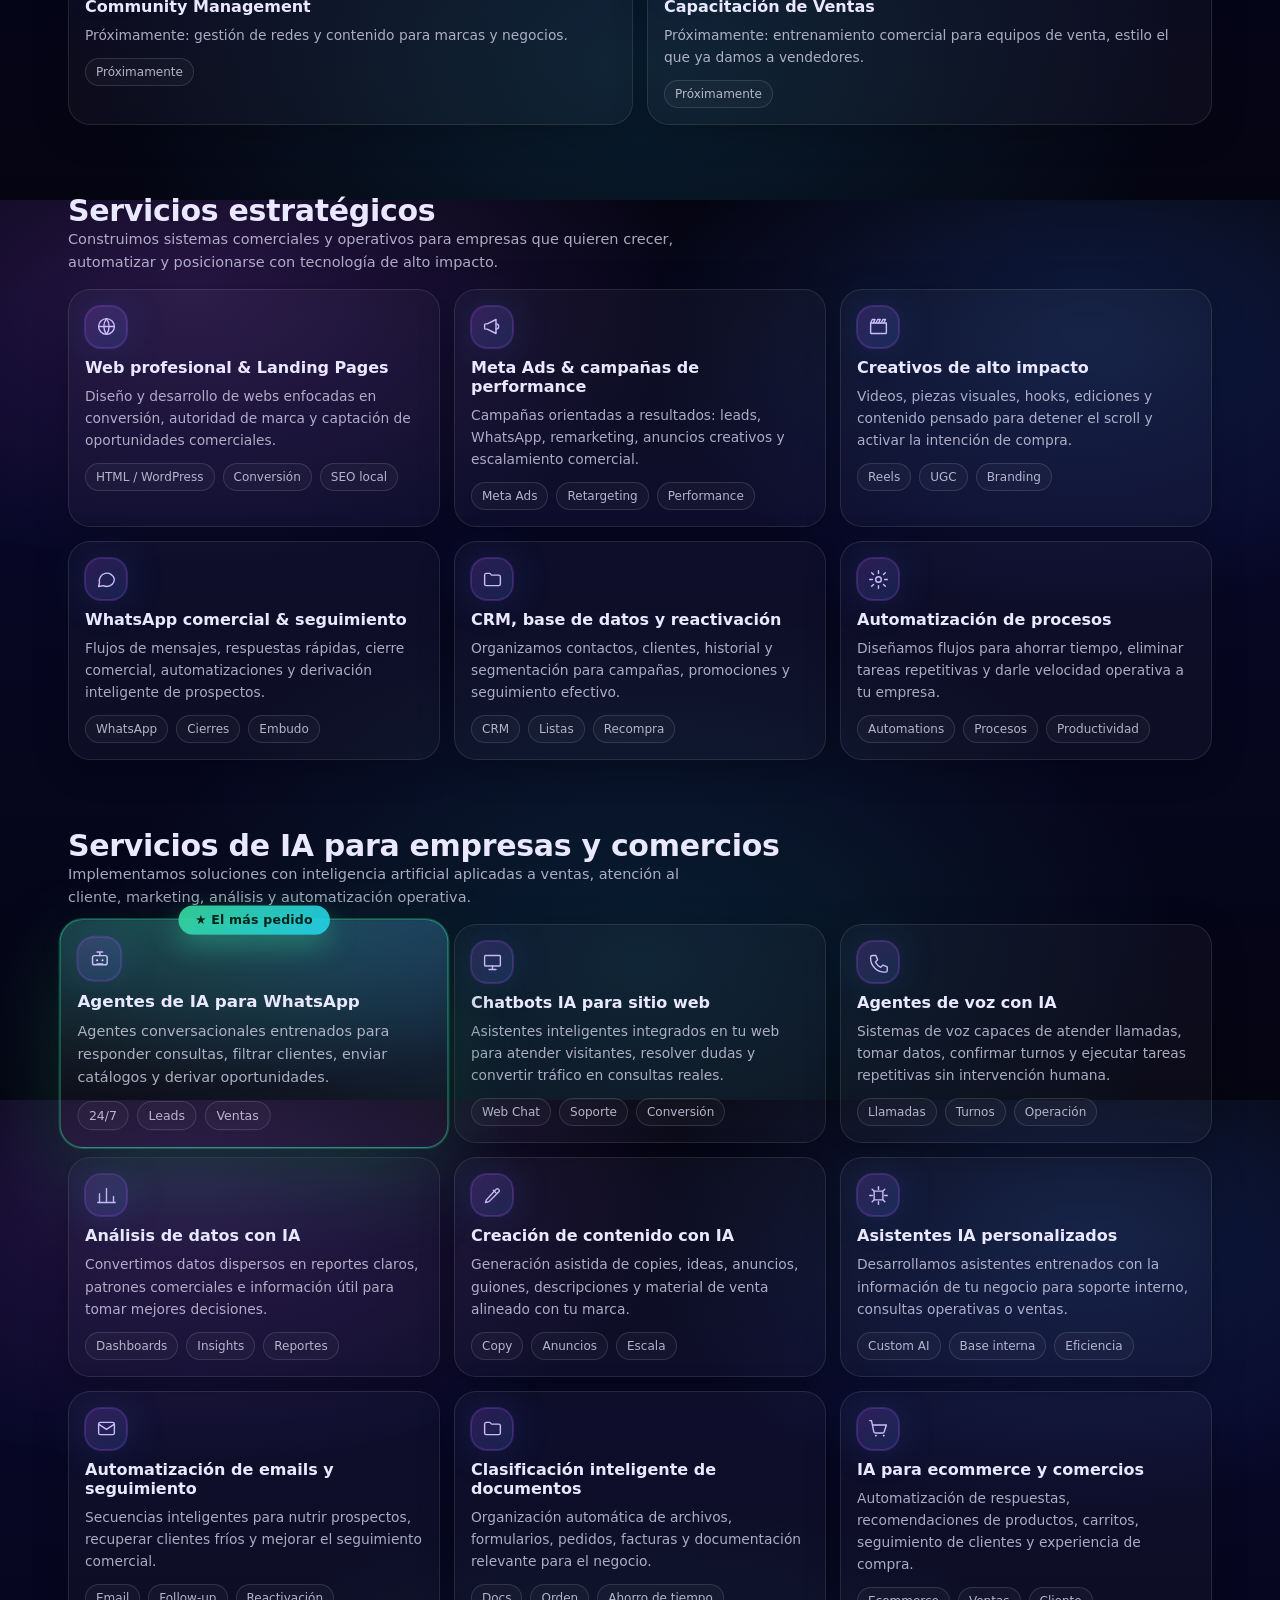
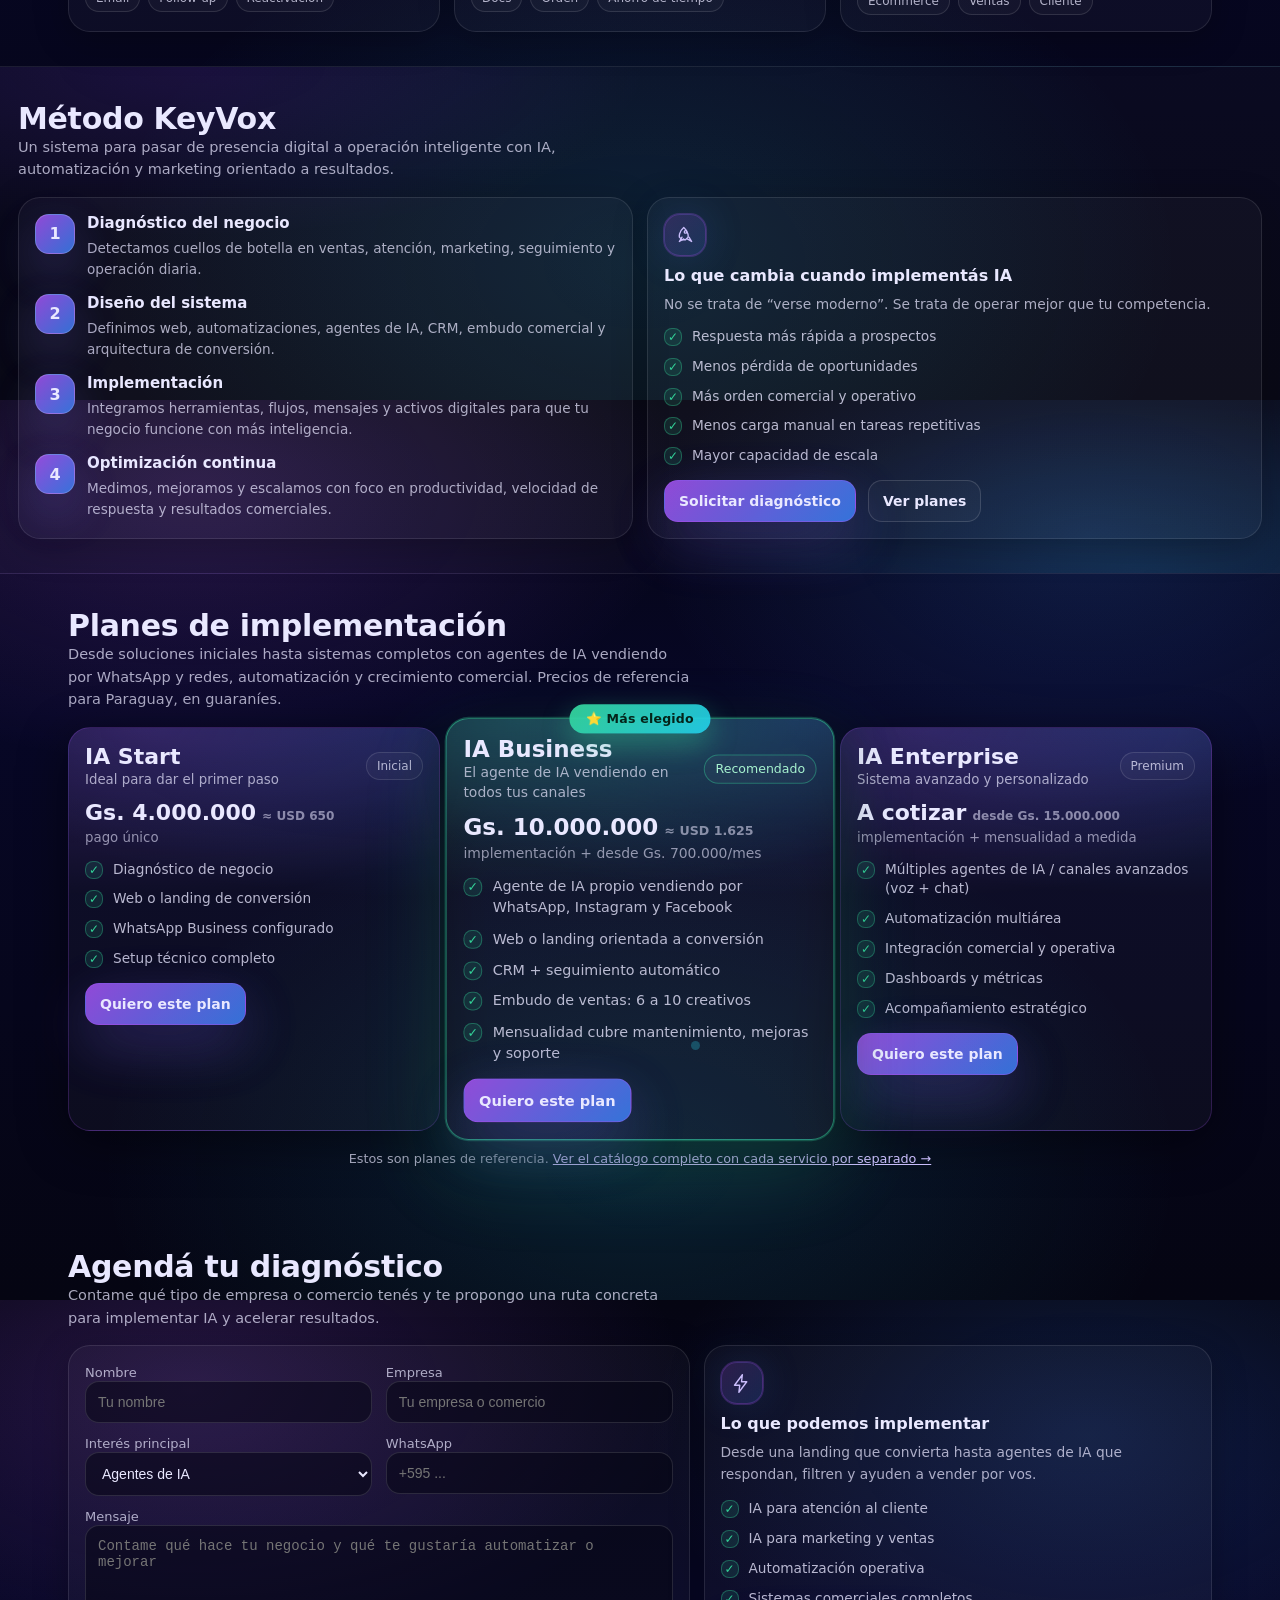
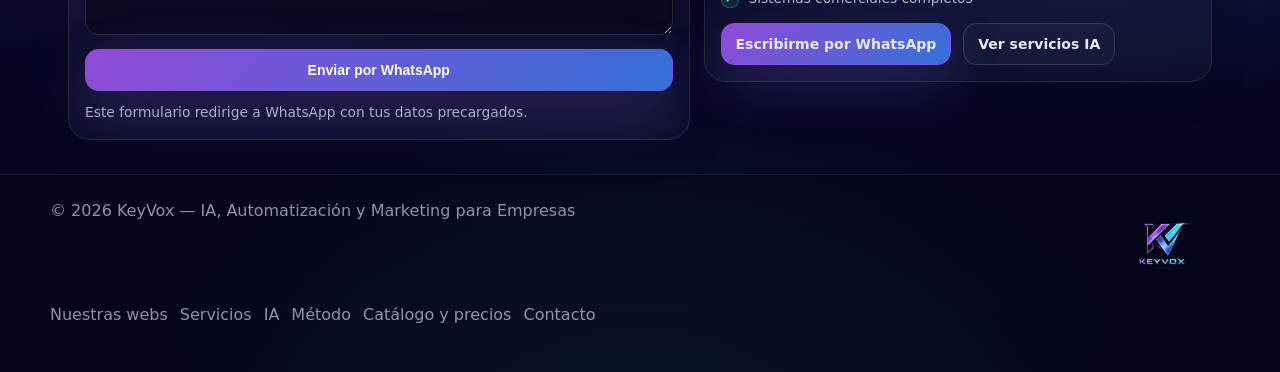
==== commit 97c7b083: "Agregar catálogo de precios y destacar agente de IA para WhatsApp Suma catalogo.html con servicios s" ====
--- a/index.html
+++ b/index.html
@@ -36,11 +36,12 @@
           <a href="#ia">IA para Empresas</a>
           <a href="#metodo">Método</a>
           <a href="#planes">Planes</a>
+          <a href="catalogo.html">Catálogo</a>
           <a href="#contacto">Contacto</a>
         </div>
 
-        <div style="display:flex; gap:10px;">
-          <a class="btn btn-ghost" href="#servicios">Ver servicios</a>
+        <div class="nav-cta">
+          <a class="btn btn-accent" href="catalogo.html">💰 Ver precios</a>
           <a class="btn btn-primary" href="#contacto">Agendar diagnóstico</a>
         </div>
       </div>
@@ -290,7 +291,8 @@
       </div>
 
       <div class="grid grid-3">
-        <article class="card">
+        <article class="card reco">
+          <div class="price-ribbon">★ El más pedido</div>
           <div class="icon"><svg viewBox="0 0 24 24" fill="none" stroke="currentColor" stroke-width="1.6" stroke-linecap="round" stroke-linejoin="round"><rect x="4" y="8" width="16" height="10" rx="2"/><path d="M12 8V4M9 4h6"/><circle cx="9" cy="13" r="1" fill="currentColor" stroke="none"/><circle cx="15" cy="13" r="1" fill="currentColor" stroke="none"/><path d="M9 17h6"/></svg></div>
           <h3>Agentes de IA para WhatsApp</h3>
           <p>Agentes conversacionales entrenados para responder consultas, filtrar clientes, enviar catálogos y derivar oportunidades.</p>
@@ -448,7 +450,7 @@
       <div class="section-title">
         <div>
           <h2>Planes de implementación</h2>
-          <p>Desde soluciones iniciales hasta sistemas completos con agentes de IA, automatización y crecimiento comercial.</p>
+          <p>Desde soluciones iniciales hasta sistemas completos con agentes de IA vendiendo por WhatsApp y redes, automatización y crecimiento comercial. Precios de referencia para Paraguay, en guaraníes.</p>
         </div>
       </div>
 
@@ -462,11 +464,14 @@
             <span class="tag">Inicial</span>
           </div>
 
-          <ul class="list">
+          <div style="margin:12px 0 2px; font-size:22px; font-weight:800;">Gs. 4.000.000<span style="font-size:.55em;color:rgba(233,232,255,.55);font-weight:700;margin-left:6px;">≈ USD 650</span></div>
+          <small style="color:rgba(233,232,255,.6);">pago único</small>
+
+          <ul class="list" style="margin-top:14px;">
             <li><span class="check">✓</span> Diagnóstico de negocio</li>
-            <li><span class="check">✓</span> Setup base de automatización</li>
-            <li><span class="check">✓</span> Optimización de presencia digital</li>
-            <li><span class="check">✓</span> Flujo simple de captación</li>
+            <li><span class="check">✓</span> Web o landing de conversión</li>
+            <li><span class="check">✓</span> WhatsApp Business configurado</li>
+            <li><span class="check">✓</span> Setup técnico completo</li>
           </ul>
 
           <div class="hero-actions" style="margin-top:14px;">
@@ -474,21 +479,25 @@
           </div>
         </div>
 
-        <div class="card price">
+        <div class="card price reco">
+          <div class="price-ribbon">⭐ Más elegido</div>
           <div class="top">
             <div>
               <b>IA Business</b><br>
-              <small>Automatización comercial inteligente</small>
-            </div>
-            <span class="tag" style="border-color:rgba(168,85,247,.25);">Más elegido</span>
-          </div>
-
-          <ul class="list">
+              <small>El agente de IA vendiendo en todos tus canales</small>
+            </div>
+            <span class="tag" style="border-color:rgba(52,211,153,.4);color:#a7f3d0;">Recomendado</span>
+          </div>
+
+          <div style="margin:12px 0 2px; font-size:22px; font-weight:800;">Gs. 10.000.000<span style="font-size:.55em;color:rgba(233,232,255,.55);font-weight:700;margin-left:6px;">≈ USD 1.625</span></div>
+          <small style="color:rgba(233,232,255,.6);">implementación + desde Gs. 700.000/mes</small>
+
+          <ul class="list" style="margin-top:14px;">
+            <li><span class="check">✓</span> Agente de IA propio vendiendo por WhatsApp, Instagram y Facebook</li>
             <li><span class="check">✓</span> Web o landing orientada a conversión</li>
-            <li><span class="check">✓</span> WhatsApp comercial optimizado</li>
-            <li><span class="check">✓</span> CRM + seguimiento</li>
-            <li><span class="check">✓</span> Automatizaciones clave</li>
-            <li><span class="check">✓</span> Estrategia de IA aplicada al negocio</li>
+            <li><span class="check">✓</span> CRM + seguimiento automático</li>
+            <li><span class="check">✓</span> Embudo de ventas: 6 a 10 creativos</li>
+            <li><span class="check">✓</span> Mensualidad cubre mantenimiento, mejoras y soporte</li>
           </ul>
 
           <div class="hero-actions" style="margin-top:14px;">
@@ -505,8 +514,11 @@
             <span class="tag">Premium</span>
           </div>
 
-          <ul class="list">
-            <li><span class="check">✓</span> Agentes de IA personalizados</li>
+          <div style="margin:12px 0 2px; font-size:22px; font-weight:800;">A cotizar<span style="font-size:.55em;color:rgba(233,232,255,.55);font-weight:700;margin-left:6px;">desde Gs. 15.000.000</span></div>
+          <small style="color:rgba(233,232,255,.6);">implementación + mensualidad a medida</small>
+
+          <ul class="list" style="margin-top:14px;">
+            <li><span class="check">✓</span> Múltiples agentes de IA / canales avanzados (voz + chat)</li>
             <li><span class="check">✓</span> Automatización multiárea</li>
             <li><span class="check">✓</span> Integración comercial y operativa</li>
             <li><span class="check">✓</span> Dashboards y métricas</li>
@@ -518,6 +530,10 @@
           </div>
         </div>
       </div>
+
+      <p class="note" style="margin-top:18px; text-align:center;">
+        Estos son planes de referencia. <a href="catalogo.html" style="color:#cabdfb; text-decoration:underline;">Ver el catálogo completo con cada servicio por separado →</a>
+      </p>
     </section>
 
     <!-- CONTACTO -->
@@ -605,6 +621,7 @@
           <a href="#servicios">Servicios</a>
           <a href="#ia">IA</a>
           <a href="#metodo">Método</a>
+          <a href="catalogo.html">Catálogo y precios</a>
           <a href="#contacto">Contacto</a>
         </div>
       </div>
--- a/styles.css
+++ b/styles.css
@@ -134,6 +134,51 @@
 
 .btn-ghost{
   background: rgba(255,255,255,.03);
+}
+
+.btn-accent{
+  border:1px solid rgba(34,211,238,.4);
+  background: linear-gradient(135deg, rgba(52,211,153,.88), rgba(34,211,238,.88));
+  box-shadow: 0 20px 60px rgba(52,211,153,.20), 0 20px 60px rgba(34,211,238,.16);
+  animation: accent-breathe 3.2s ease-in-out infinite;
+  will-change: transform, filter;
+}
+
+.btn-accent:hover{
+  background: linear-gradient(135deg, rgba(52,211,153,1), rgba(34,211,238,1));
+}
+
+@keyframes accent-breathe{
+  0%,100%{
+    transform: scale(1);
+    filter:
+      drop-shadow(0 0 0 rgba(52,211,153,0))
+      drop-shadow(0 0 0 rgba(34,211,238,0));
+  }
+  50%{
+    transform: scale(1.05);
+    filter:
+      drop-shadow(0 0 14px rgba(52,211,153,.75))
+      drop-shadow(0 0 26px rgba(34,211,238,.55));
+  }
+}
+
+@media (prefers-reduced-motion: reduce){
+  .btn-accent{ animation:none; }
+}
+
+/* Grupo de botones de acción del nav — se envuelve en pantallas chicas en vez de desbordar */
+.nav-cta{
+  display:flex;
+  gap:10px;
+  align-items:center;
+  flex-wrap:wrap;
+  justify-content:flex-end;
+  flex:0 0 auto;
+}
+
+@media (max-width: 560px){
+  .nav-cta .btn{ padding:10px 12px; font-size:13px; }
 }
 
 /* HERO */
@@ -517,6 +562,47 @@
 .price b{font-size:22px}
 .price small{color:rgba(233,232,255,.70)}
 
+/* Card destacada — jerarquía visual dentro de una grilla pareja */
+.card.reco{
+  position:relative;
+  z-index:2;
+  border-color: rgba(52,211,153,.5);
+  background:
+    radial-gradient(700px 260px at 20% 0%, rgba(52,211,153,.26), transparent 65%),
+    radial-gradient(700px 260px at 90% 0%, rgba(59,130,246,.20), transparent 65%),
+    rgba(255,255,255,.045);
+  box-shadow: 0 0 0 1px rgba(52,211,153,.28), 0 30px 80px rgba(52,211,153,.20), var(--shadow);
+  transform: scale(1.045);
+}
+
+.card.reco:hover{
+  transform: scale(1.045) translateY(-2px);
+}
+
+.price-ribbon{
+  position:absolute;
+  top:-14px;
+  left:50%;
+  transform:translateX(-50%);
+  display:inline-flex;
+  align-items:center;
+  gap:6px;
+  background: linear-gradient(135deg, rgba(52,211,153,.95), rgba(34,211,238,.9));
+  color:#04241a;
+  font-weight:800;
+  font-size:12px;
+  letter-spacing:.2px;
+  padding:7px 16px;
+  border-radius:999px;
+  box-shadow: 0 10px 26px rgba(52,211,153,.4);
+  white-space:nowrap;
+}
+
+@media (max-width: 980px){
+  .card.reco{ transform:none; }
+  .card.reco:hover{ transform:none; }
+}
+
 .list{
   margin:12px 0 0;
   padding:0;
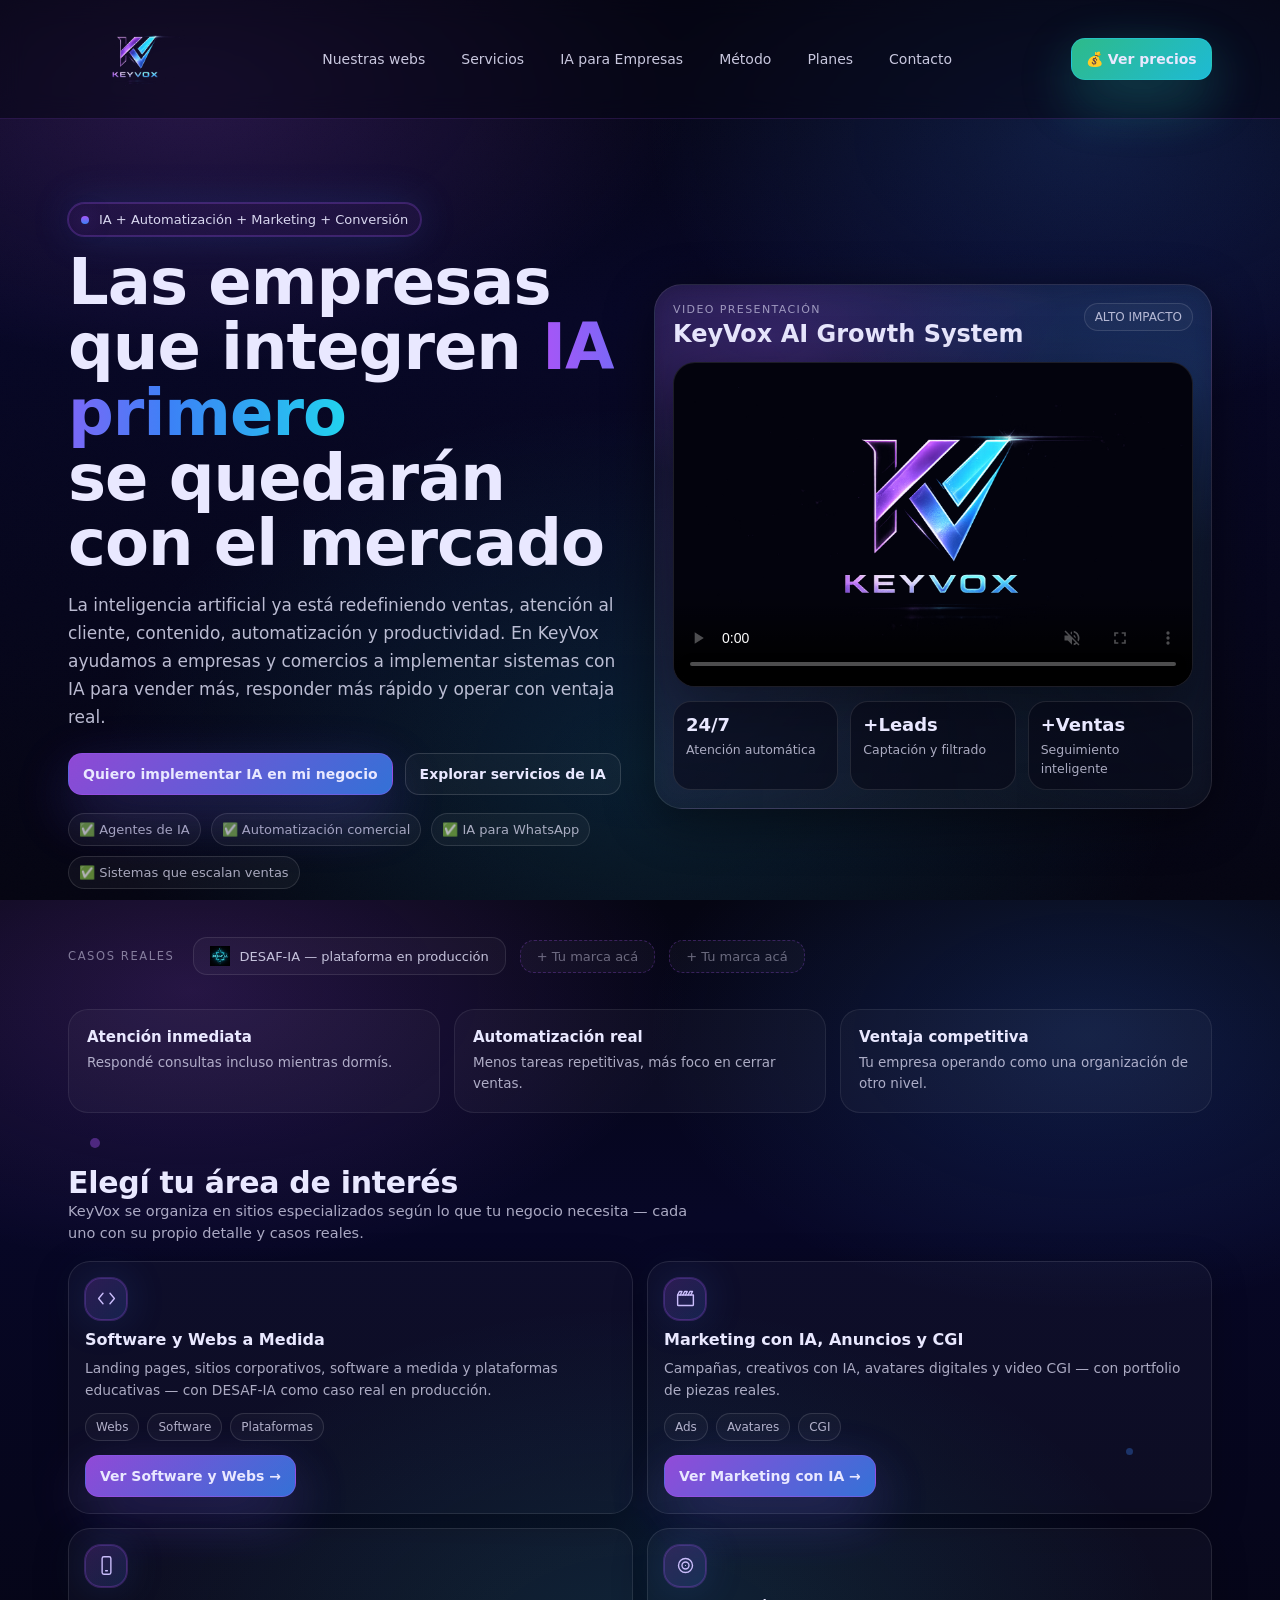
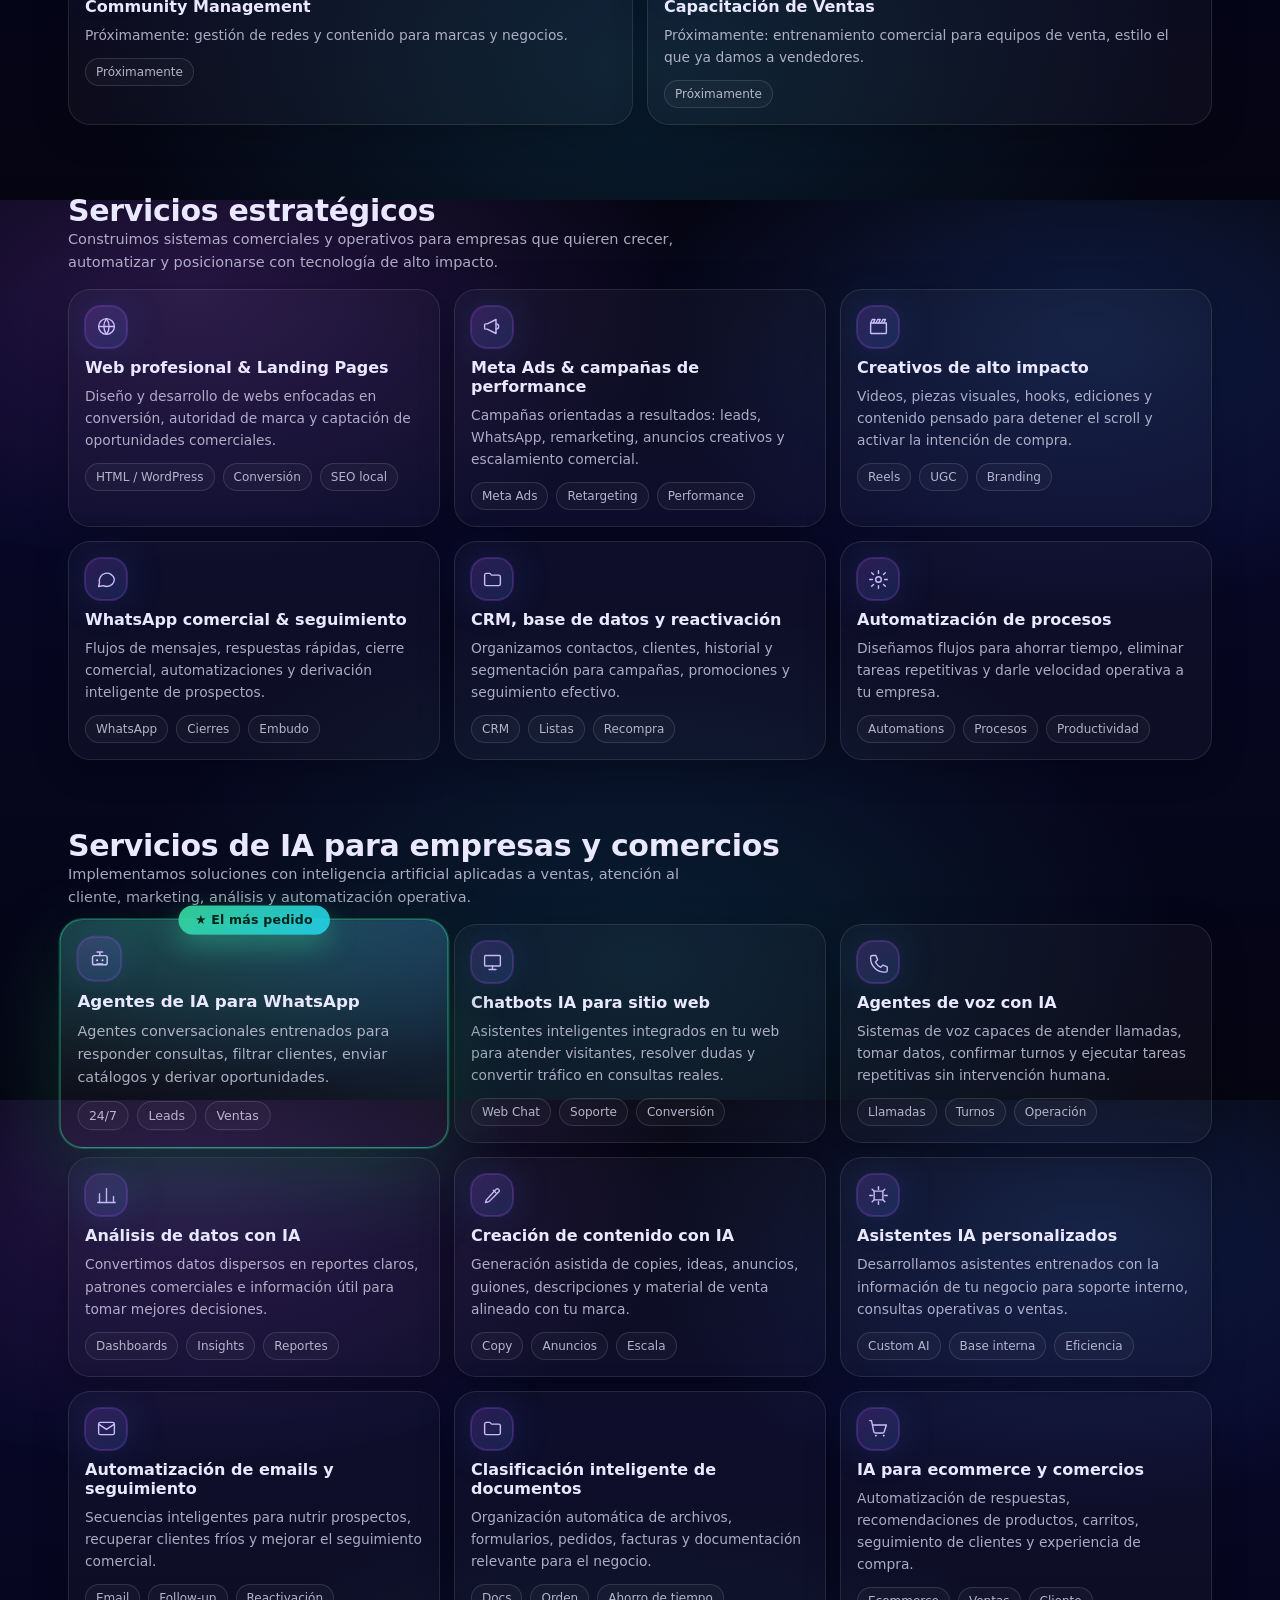
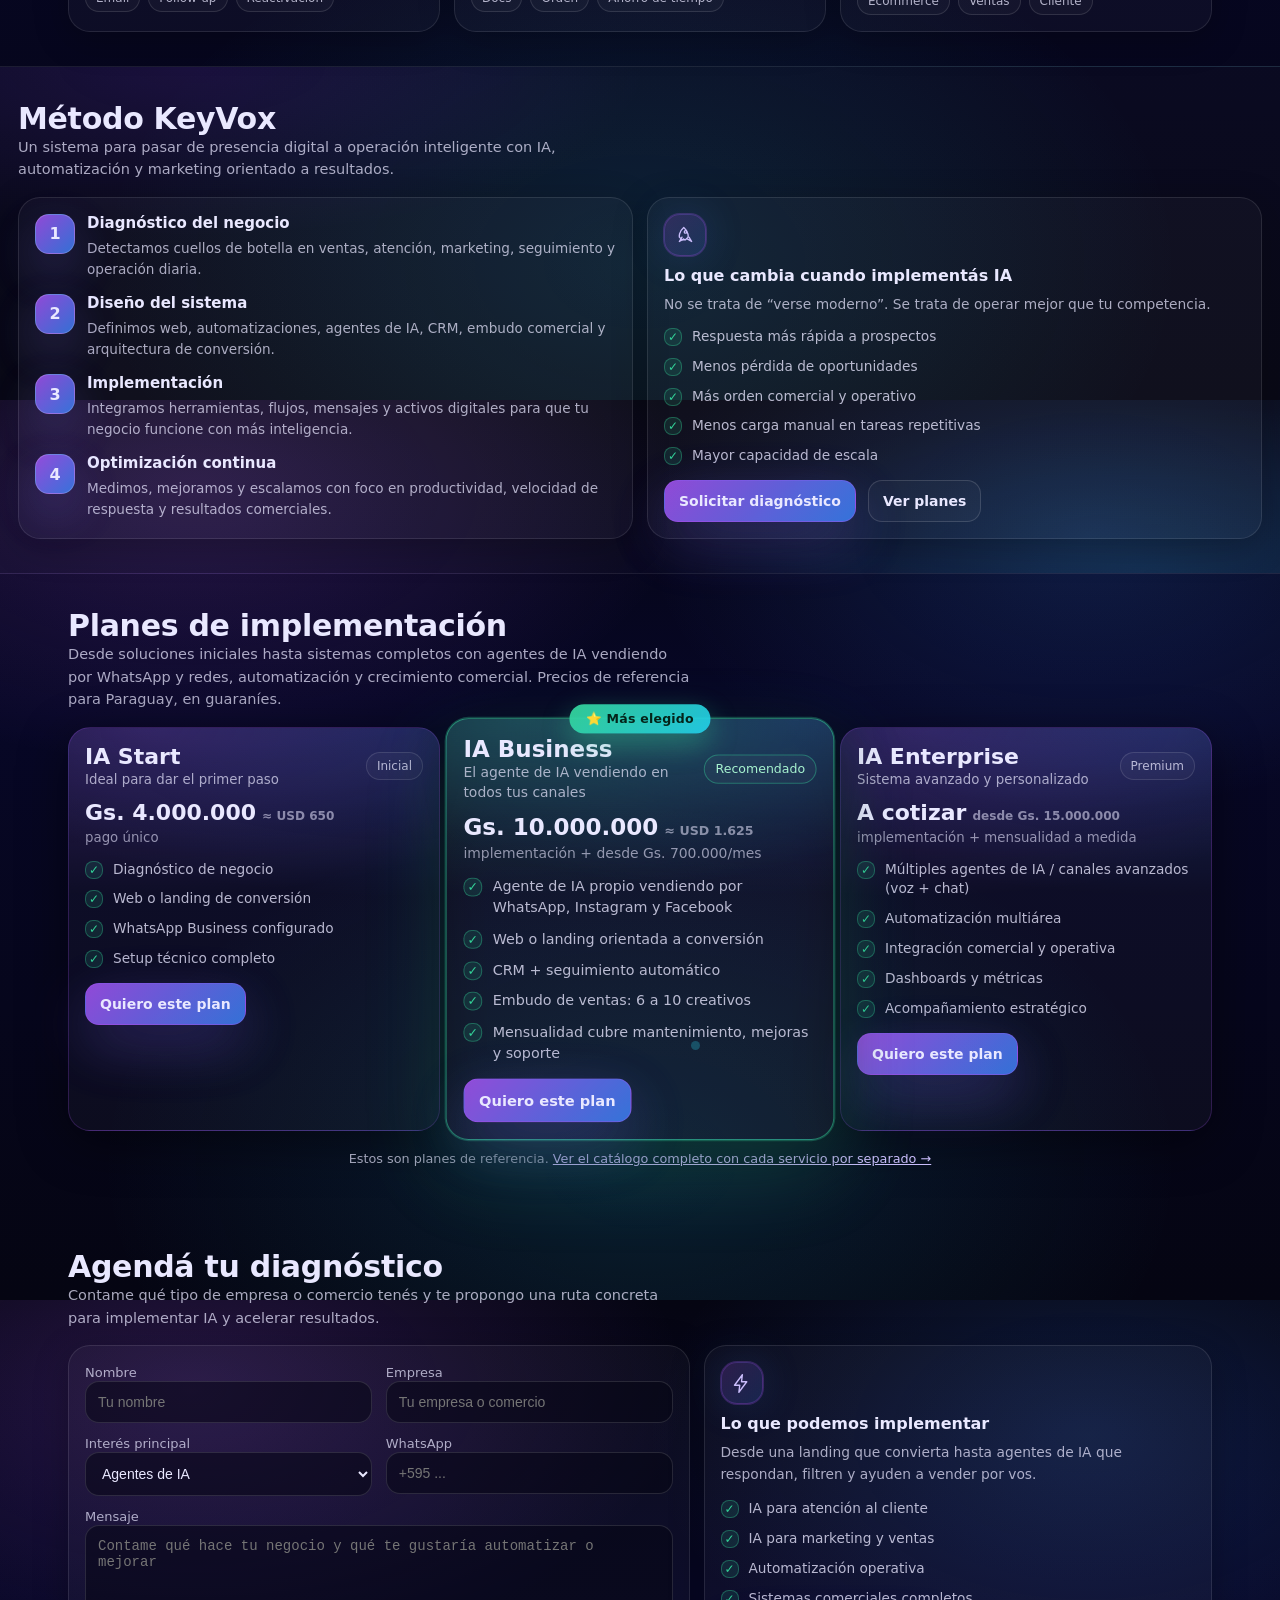
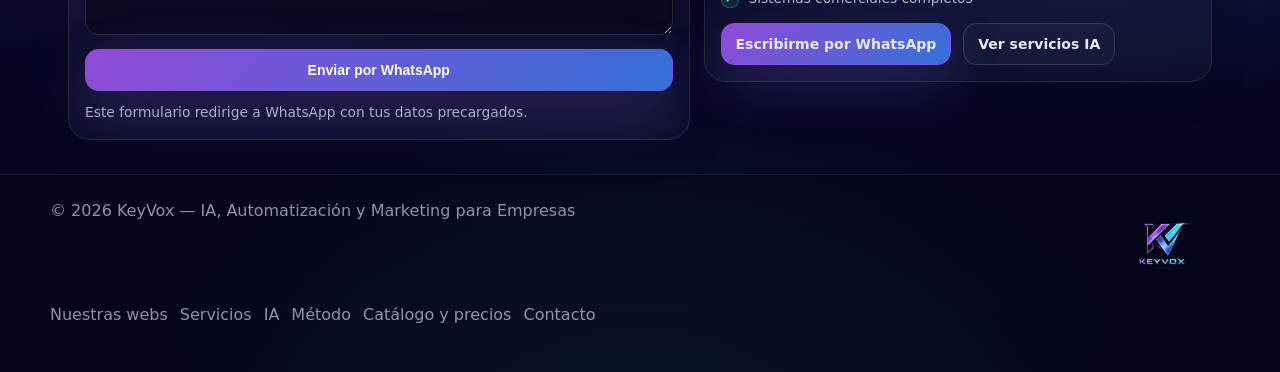
==== commit 8f395dc5: "Simplificar nav para evitar que los botones se apilen roto Con Catálogo (link) + Ver precios + Agend" ====
--- a/index.html
+++ b/index.html
@@ -36,13 +36,11 @@
           <a href="#ia">IA para Empresas</a>
           <a href="#metodo">Método</a>
           <a href="#planes">Planes</a>
-          <a href="catalogo.html">Catálogo</a>
           <a href="#contacto">Contacto</a>
         </div>
 
         <div class="nav-cta">
           <a class="btn btn-accent" href="catalogo.html">💰 Ver precios</a>
-          <a class="btn btn-primary" href="#contacto">Agendar diagnóstico</a>
         </div>
       </div>
     </nav>
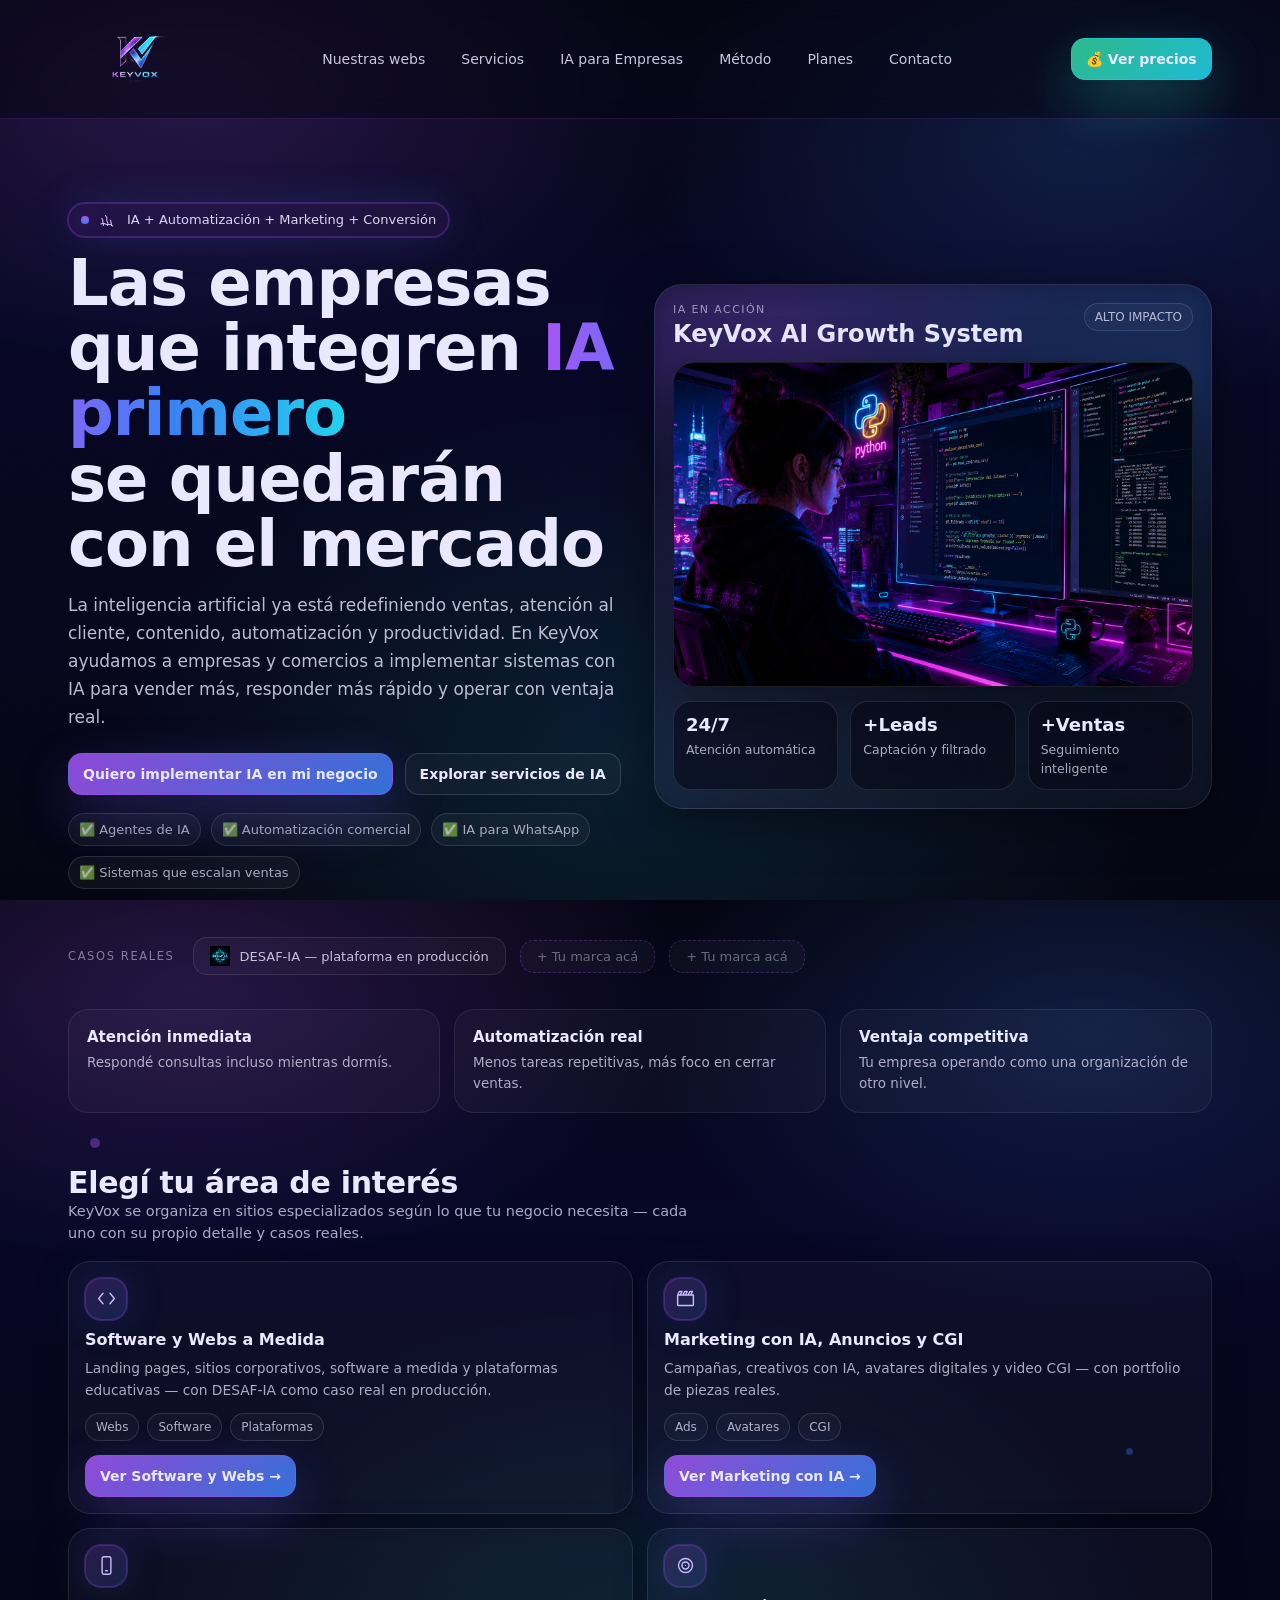
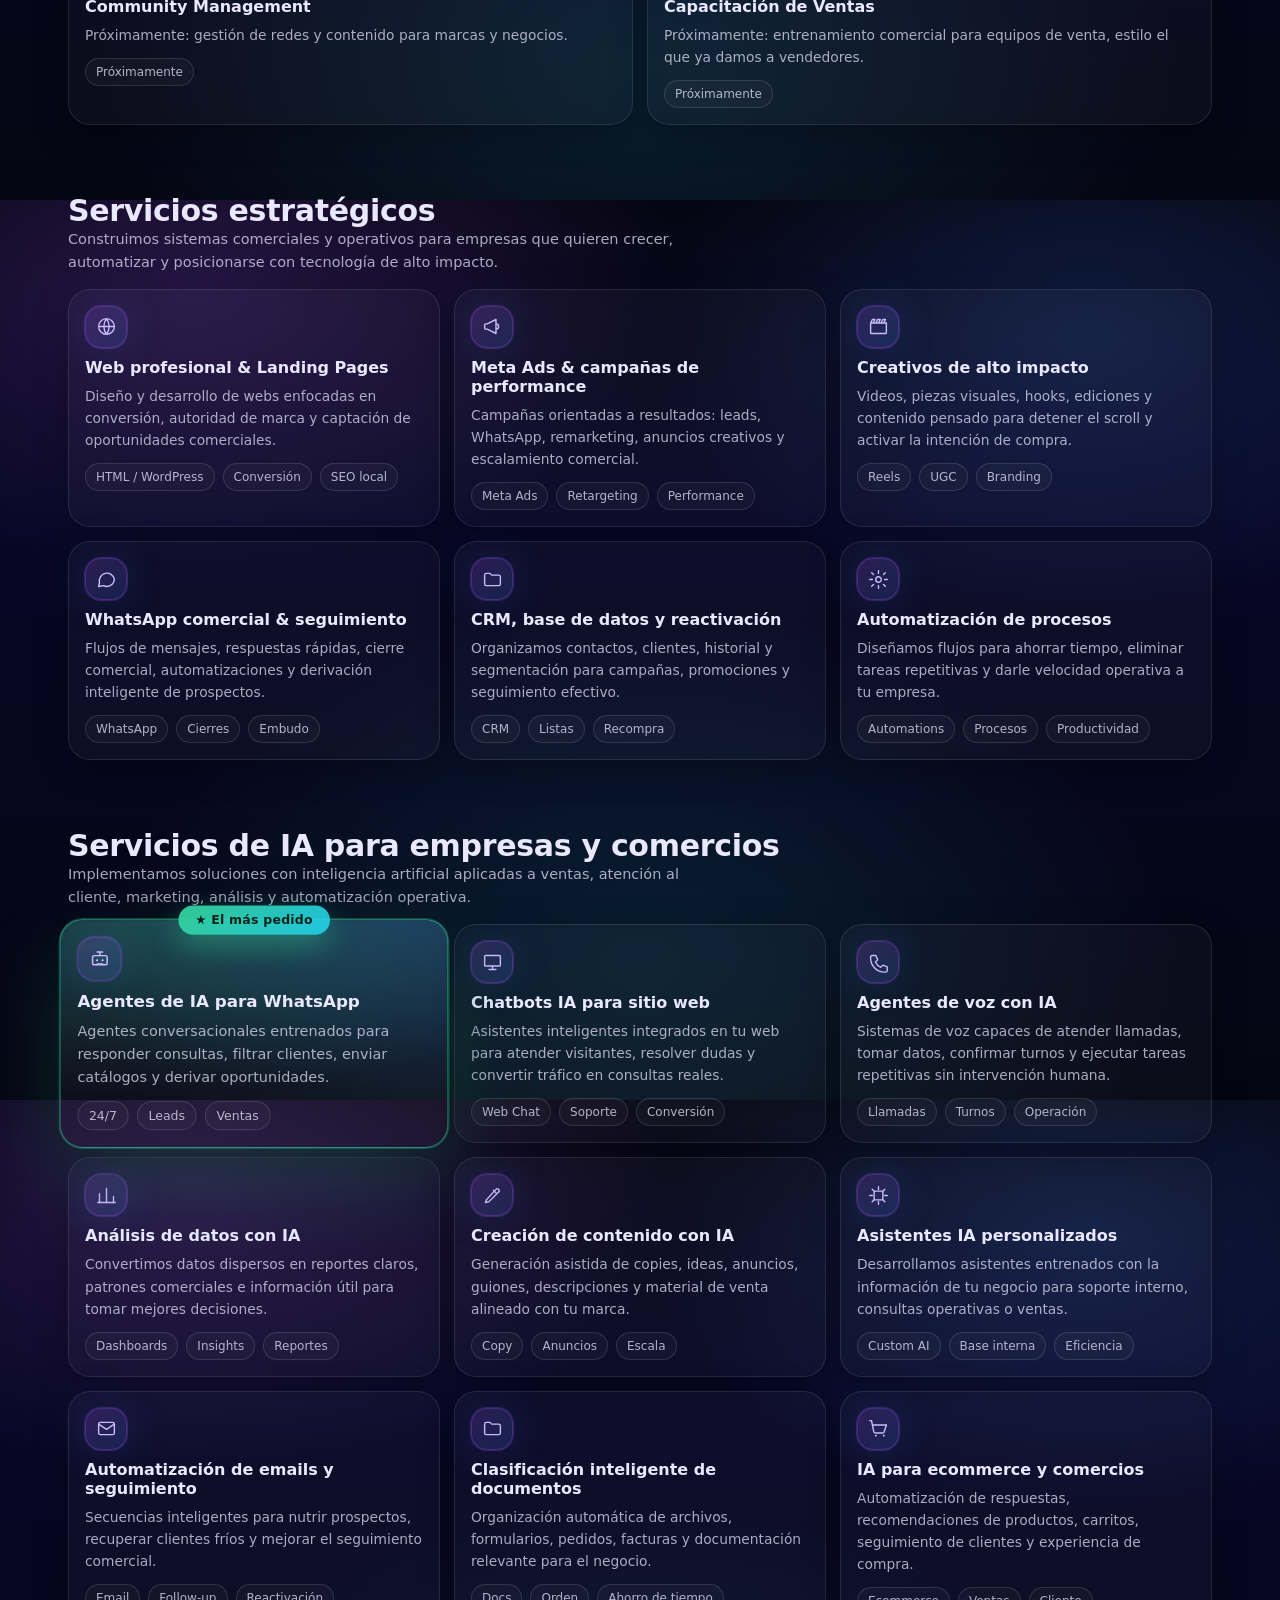
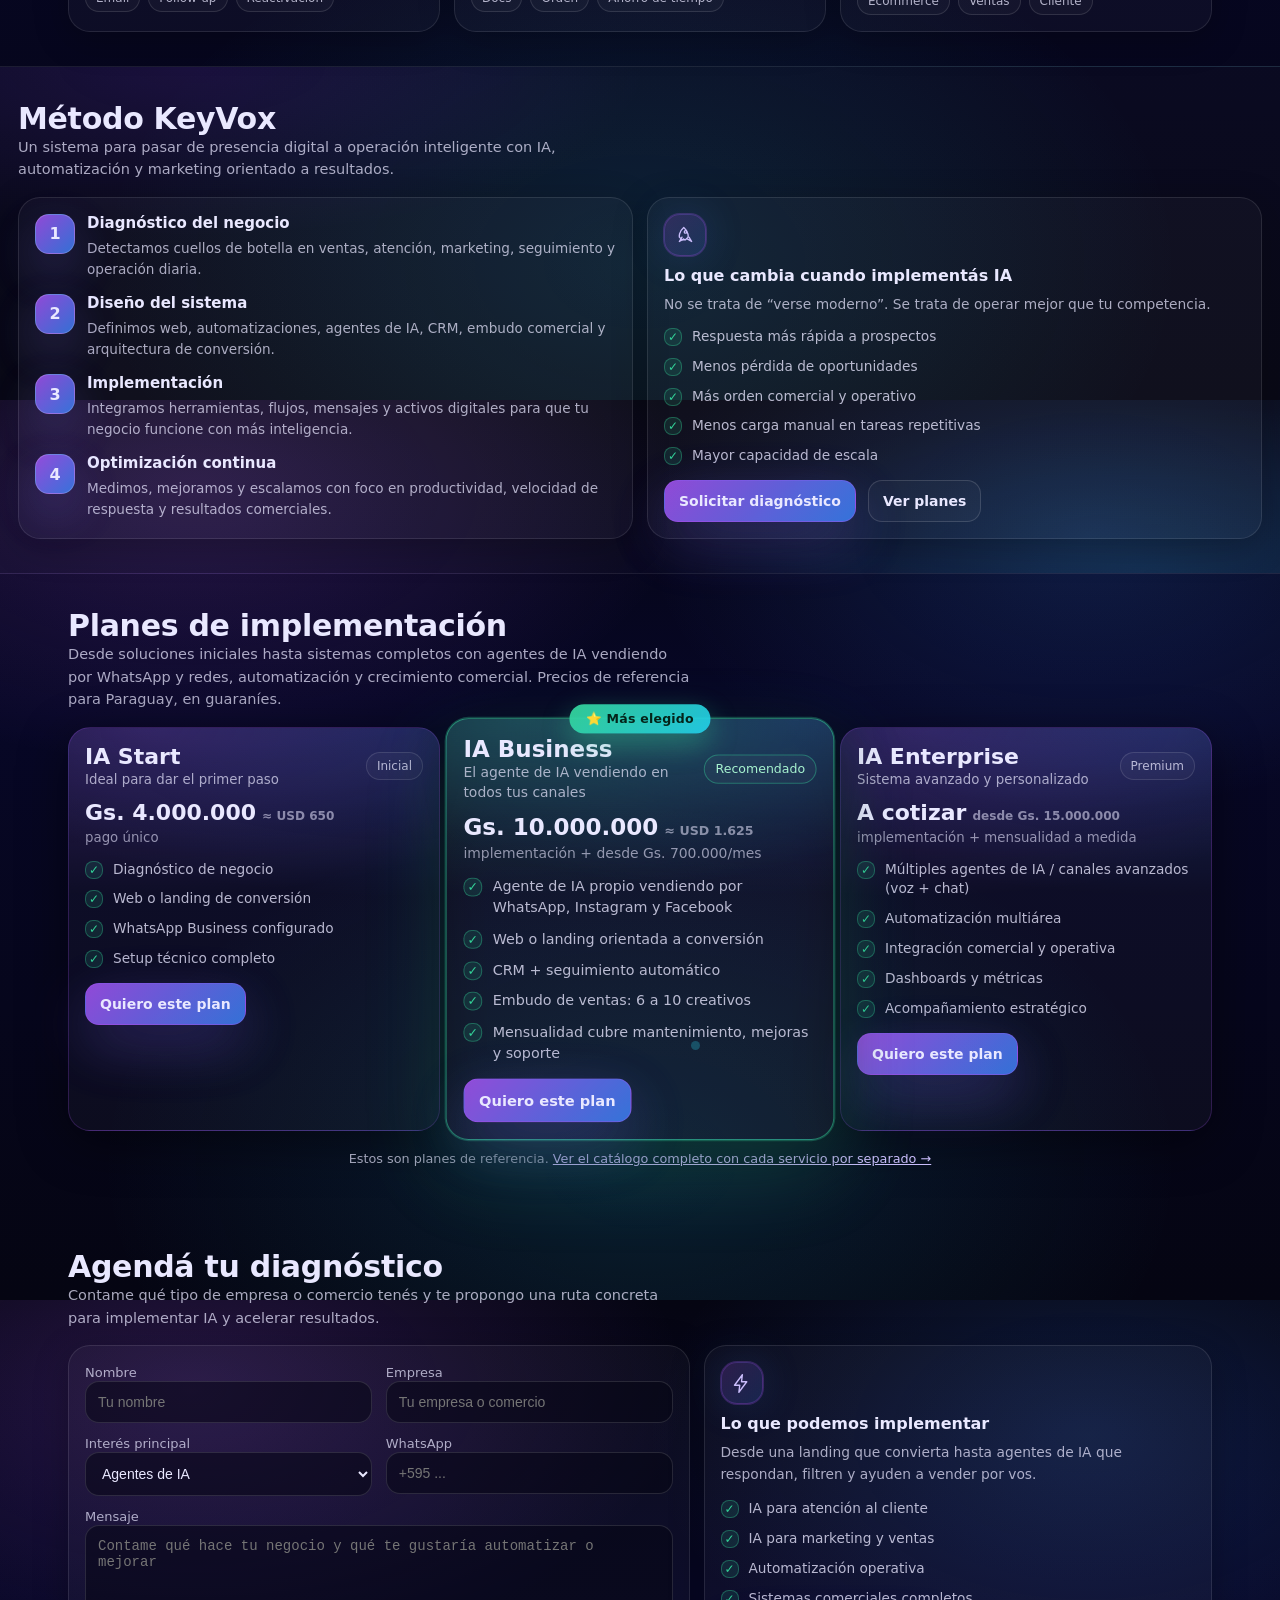
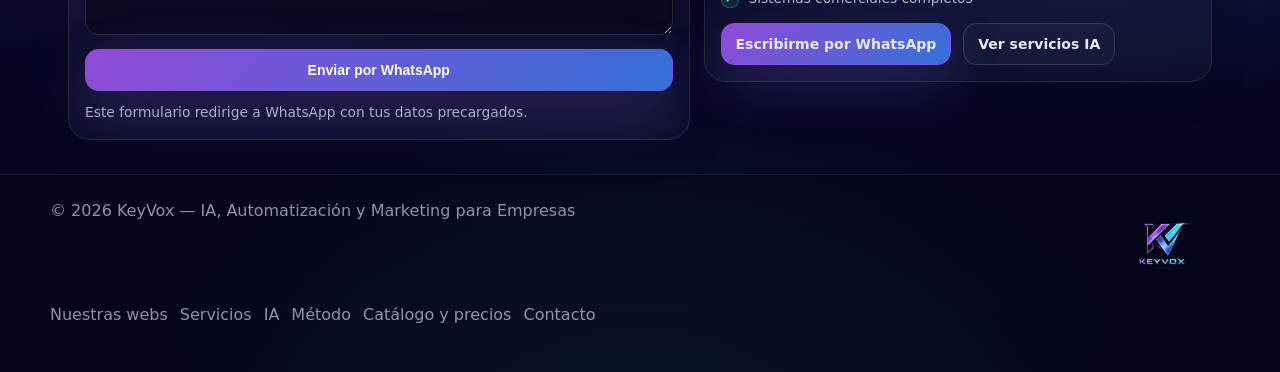
==== commit 9dd9be86: "Agregar iconos animados y cambiar el video del hero por imagen Iconos que se transforman con morphic" ====
--- a/index.html
+++ b/index.html
@@ -50,6 +50,7 @@
       <div class="hero-copy">
         <div class="badge">
           <span class="dot"></span>
+          <span class="badge-morph" id="heroMorph" aria-hidden="true"></span>
           IA + Automatización + Marketing + Conversión
         </div>
 
@@ -83,17 +84,16 @@
         <div class="hero-video-card">
           <div class="hero-video-top">
             <div>
-              <div class="eyebrow">VIDEO PRESENTACIÓN</div>
+              <div class="eyebrow">IA EN ACCIÓN</div>
               <div class="video-title">KeyVox AI Growth System</div>
             </div>
             <span class="tag tag-live">ALTO IMPACTO</span>
           </div>
 
           <div class="hero-video-frame">
-            <video controls autoplay muted loop playsinline poster="keyvoxlogo.png">
-              <source src="cybor.mp4" type="video/mp4">
-              Tu navegador no soporta video HTML5.
-            </video>
+            <img src="vibecoding2.png"
+                 alt="Desarrolladora trabajando con IA y Python en un entorno de programación"
+                 width="1700" height="950" decoding="async">
           </div>
 
           <div class="hero-video-bottom">
@@ -153,7 +153,7 @@
 
       <div class="grid grid-2">
         <article class="card">
-          <div class="icon"><svg viewBox="0 0 24 24" fill="none" stroke="currentColor" stroke-width="1.6" stroke-linecap="round" stroke-linejoin="round"><polyline points="8 6 3 12 8 18"/><polyline points="16 6 21 12 16 18"/></svg></div>
+          <div class="icon" data-morph="code"><svg viewBox="0 0 24 24" fill="none" stroke="currentColor" stroke-width="1.6" stroke-linecap="round" stroke-linejoin="round"><polyline points="8 6 3 12 8 18"/><polyline points="16 6 21 12 16 18"/></svg></div>
           <h3>Software y Webs a Medida</h3>
           <p>Landing pages, sitios corporativos, software a medida y plataformas educativas — con DESAF-IA como caso real en producción.</p>
           <div class="tagrow">
@@ -167,7 +167,7 @@
         </article>
 
         <article class="card">
-          <div class="icon"><svg viewBox="0 0 24 24" fill="none" stroke="currentColor" stroke-width="1.6" stroke-linecap="round" stroke-linejoin="round"><path d="M3 8h18v11a1 1 0 0 1-1 1H4a1 1 0 0 1-1-1z"/><path d="M3 8l2-4h3l-2 4"/><path d="M9 8l2-4h3l-2 4"/><path d="M15 8l2-4h3l-2 4"/></svg></div>
+          <div class="icon" data-morph="clapper"><svg viewBox="0 0 24 24" fill="none" stroke="currentColor" stroke-width="1.6" stroke-linecap="round" stroke-linejoin="round"><path d="M3 8h18v11a1 1 0 0 1-1 1H4a1 1 0 0 1-1-1z"/><path d="M3 8l2-4h3l-2 4"/><path d="M9 8l2-4h3l-2 4"/><path d="M15 8l2-4h3l-2 4"/></svg></div>
           <h3>Marketing con IA, Anuncios y CGI</h3>
           <p>Campañas, creativos con IA, avatares digitales y video CGI — con portfolio de piezas reales.</p>
           <div class="tagrow">
@@ -212,7 +212,7 @@
 
       <div class="grid grid-3">
         <article class="card">
-          <div class="icon"><svg viewBox="0 0 24 24" fill="none" stroke="currentColor" stroke-width="1.6" stroke-linecap="round" stroke-linejoin="round"><circle cx="12" cy="12" r="9"/><path d="M3 12h18"/><path d="M12 3a15 15 0 0 1 0 18"/><path d="M12 3a15 15 0 0 0 0 18"/></svg></div>
+          <div class="icon" data-morph="globe"><svg viewBox="0 0 24 24" fill="none" stroke="currentColor" stroke-width="1.6" stroke-linecap="round" stroke-linejoin="round"><circle cx="12" cy="12" r="9"/><path d="M3 12h18"/><path d="M12 3a15 15 0 0 1 0 18"/><path d="M12 3a15 15 0 0 0 0 18"/></svg></div>
           <h3>Web profesional & Landing Pages</h3>
           <p>Diseño y desarrollo de webs enfocadas en conversión, autoridad de marca y captación de oportunidades comerciales.</p>
           <div class="tagrow">
@@ -223,7 +223,7 @@
         </article>
 
         <article class="card">
-          <div class="icon"><svg viewBox="0 0 24 24" fill="none" stroke="currentColor" stroke-width="1.6" stroke-linecap="round" stroke-linejoin="round"><path d="M3 10v4a1 1 0 0 0 1 1h2l10 5V4L6 9H4a1 1 0 0 0-1 1z"/><path d="M16 9a3 3 0 0 1 0 6"/></svg></div>
+          <div class="icon" data-morph="megaphone"><svg viewBox="0 0 24 24" fill="none" stroke="currentColor" stroke-width="1.6" stroke-linecap="round" stroke-linejoin="round"><path d="M3 10v4a1 1 0 0 0 1 1h2l10 5V4L6 9H4a1 1 0 0 0-1 1z"/><path d="M16 9a3 3 0 0 1 0 6"/></svg></div>
           <h3>Meta Ads & campañas de performance</h3>
           <p>Campañas orientadas a resultados: leads, WhatsApp, remarketing, anuncios creativos y escalamiento comercial.</p>
           <div class="tagrow">
@@ -234,7 +234,7 @@
         </article>
 
         <article class="card">
-          <div class="icon"><svg viewBox="0 0 24 24" fill="none" stroke="currentColor" stroke-width="1.6" stroke-linecap="round" stroke-linejoin="round"><path d="M3 8h18v11a1 1 0 0 1-1 1H4a1 1 0 0 1-1-1z"/><path d="M3 8l2-4h3l-2 4"/><path d="M9 8l2-4h3l-2 4"/><path d="M15 8l2-4h3l-2 4"/></svg></div>
+          <div class="icon" data-morph="clapper2"><svg viewBox="0 0 24 24" fill="none" stroke="currentColor" stroke-width="1.6" stroke-linecap="round" stroke-linejoin="round"><path d="M3 8h18v11a1 1 0 0 1-1 1H4a1 1 0 0 1-1-1z"/><path d="M3 8l2-4h3l-2 4"/><path d="M9 8l2-4h3l-2 4"/><path d="M15 8l2-4h3l-2 4"/></svg></div>
           <h3>Creativos de alto impacto</h3>
           <p>Videos, piezas visuales, hooks, ediciones y contenido pensado para detener el scroll y activar la intención de compra.</p>
           <div class="tagrow">
@@ -245,7 +245,7 @@
         </article>
 
         <article class="card">
-          <div class="icon"><svg viewBox="0 0 24 24" fill="none" stroke="currentColor" stroke-width="1.6" stroke-linecap="round" stroke-linejoin="round"><path d="M21 11.5a8.5 8.5 0 0 1-8.5 8.5 8.4 8.4 0 0 1-4-1L3 20l1-4.5A8.5 8.5 0 1 1 21 11.5z"/></svg></div>
+          <div class="icon" data-morph="bubble"><svg viewBox="0 0 24 24" fill="none" stroke="currentColor" stroke-width="1.6" stroke-linecap="round" stroke-linejoin="round"><path d="M21 11.5a8.5 8.5 0 0 1-8.5 8.5 8.4 8.4 0 0 1-4-1L3 20l1-4.5A8.5 8.5 0 1 1 21 11.5z"/></svg></div>
           <h3>WhatsApp comercial & seguimiento</h3>
           <p>Flujos de mensajes, respuestas rápidas, cierre comercial, automatizaciones y derivación inteligente de prospectos.</p>
           <div class="tagrow">
@@ -256,7 +256,7 @@
         </article>
 
         <article class="card">
-          <div class="icon"><svg viewBox="0 0 24 24" fill="none" stroke="currentColor" stroke-width="1.6" stroke-linecap="round" stroke-linejoin="round"><path d="M3 7a2 2 0 0 1 2-2h4l2 2h8a2 2 0 0 1 2 2v8a2 2 0 0 1-2 2H5a2 2 0 0 1-2-2z"/></svg></div>
+          <div class="icon" data-morph="folder"><svg viewBox="0 0 24 24" fill="none" stroke="currentColor" stroke-width="1.6" stroke-linecap="round" stroke-linejoin="round"><path d="M3 7a2 2 0 0 1 2-2h4l2 2h8a2 2 0 0 1 2 2v8a2 2 0 0 1-2 2H5a2 2 0 0 1-2-2z"/></svg></div>
           <h3>CRM, base de datos y reactivación</h3>
           <p>Organizamos contactos, clientes, historial y segmentación para campañas, promociones y seguimiento efectivo.</p>
           <div class="tagrow">
@@ -267,7 +267,7 @@
         </article>
 
         <article class="card">
-          <div class="icon"><svg viewBox="0 0 24 24" fill="none" stroke="currentColor" stroke-width="1.6" stroke-linecap="round" stroke-linejoin="round"><circle cx="12" cy="12" r="3.2"/><path d="M12 2v3M12 19v3M4.2 4.2l2.1 2.1M17.7 17.7l2.1 2.1M2 12h3M19 12h3M4.2 19.8l2.1-2.1M17.7 6.3l2.1-2.1"/></svg></div>
+          <div class="icon" data-morph="gear"><svg viewBox="0 0 24 24" fill="none" stroke="currentColor" stroke-width="1.6" stroke-linecap="round" stroke-linejoin="round"><circle cx="12" cy="12" r="3.2"/><path d="M12 2v3M12 19v3M4.2 4.2l2.1 2.1M17.7 17.7l2.1 2.1M2 12h3M19 12h3M4.2 19.8l2.1-2.1M17.7 6.3l2.1-2.1"/></svg></div>
           <h3>Automatización de procesos</h3>
           <p>Diseñamos flujos para ahorrar tiempo, eliminar tareas repetitivas y darle velocidad operativa a tu empresa.</p>
           <div class="tagrow">
@@ -676,5 +676,123 @@
       window.open(buildWhatsAppLink(full), "_blank");
     });
   </script>
+
+  <!-- ===== Morphicons: iconos que se transforman ===== -->
+  <!-- Mejora progresiva: si el CDN no carga, quedan los SVG estáticos originales. -->
+  <script type="module">
+    /* ===================================================================
+       morphicons v1.7.0 — bundle embebido (MIT (c) Guillermo Lopez Garcia)
+       https://github.com/guillermolg00/morphicons
+       Va inline y no minificado-por-nosotros a proposito: asi la landing
+       funciona abriendo el archivo directo (file://), sin servidor, sin
+       internet y sin depender de que un CDN siga en linea.
+       Para actualizar, no editar a mano: volver a bajar el bundle de
+       https://esm.sh/morphicons@1.7.0/es2020/element.bundle.mjs
+       y reemplazar `export{...}` por `const defineMorphIcon = ns;`
+       =================================================================== */
+/* esm.sh - morphicons@1.7.0/element */
+var be=Object.defineProperty;var Vt=s=>{throw TypeError(s)};var ge=(s,t,o)=>t in s?be(s,t,{enumerable:!0,configurable:!0,writable:!0,value:o}):s[t]=o;var V=(s,t,o)=>ge(s,typeof t!="symbol"?t+"":t,o),Nt=(s,t,o)=>t.has(s)||Vt("Cannot "+o);var A=(s,t,o)=>(Nt(s,t,"read from private field"),o?o.call(s):t.get(s)),j=(s,t,o)=>t.has(s)?Vt("Cannot add the same private member more than once"):t instanceof WeakSet?t.add(s):t.set(s,o),O=(s,t,o,e)=>(Nt(s,t,"write to private field"),e?e.call(s,o):t.set(s,o),o),L=(s,t,o)=>(Nt(s,t,"access private method"),o);var Me="MmLlHhVvCcSsQqTtAaZz";function Gt(s){let t=[],o=s.length,e=0,n=0,i=0,r=0,l=0,h=null,a="",c=0,u=0,d="",m=!1,x=M=>{throw new Error(`morphicons: ${M} at d[${e}]`)},N=M=>M>=48&&M<=57,k=()=>{for(;e<o;){let M=s.charCodeAt(e);if(M===32||M===9||M===10||M===13||M===12||M===44)e++;else break}},I=()=>{k();let M=e;e<o&&(s[e]==="+"||s[e]==="-")&&e++;let w=!1;for(;e<o&&N(s.charCodeAt(e));)e++,w=!0;if(e<o&&s[e]===".")for(e++;e<o&&N(s.charCodeAt(e));)e++,w=!0;if(w||x("expected number"),e<o&&(s[e]==="e"||s[e]==="E")){let v=e;e++,e<o&&(s[e]==="+"||s[e]==="-")&&e++;let T=!1;for(;e<o&&N(s.charCodeAt(e));)e++,T=!0;T||(e=v)}return Number(s.slice(M,e))},g=()=>{k();let M=s[e];return M==="0"||M==="1"?(e++,M==="1"?1:0):x("expected arc flag (0|1)")},f=()=>(m||x("path must start with M/m"),h||(h={x0:n,y0:i,segs:[],closed:!1},t.push(h)),h),p=!1,y=()=>I()+(p?n:0),b=()=>I()+(p?i:0);for(;k(),!(e>=o);){let M=s[e];switch(Me.includes(M)?(a=M,e++):a===""?x("path must start with M/m"):a==="M"?a="L":a==="m"?a="l":(a==="Z"||a==="z")&&x("stray data after Z"),p=a>="a",p?a.toUpperCase():a){case"M":{m=!0;let w=y(),v=b();n=w,i=v,r=w,l=v,h={x0:w,y0:v,segs:[],closed:!1},t.push(h),d="";break}case"L":{let w=y(),v=b();f().segs.push(["L",w,v]),n=w,i=v,d="";break}case"H":{let w=y();f().segs.push(["L",w,i]),n=w,d="";break}case"V":{let w=b();f().segs.push(["L",n,w]),i=w,d="";break}case"C":case"S":{let w,v;a==="C"||a==="c"?(w=y(),v=b()):(w=d==="C"?2*n-c:n,v=d==="C"?2*i-u:i);let T=y(),C=b(),q=y(),$=b();f().segs.push(["C",w,v,T,C,q,$]),c=T,u=C,n=q,i=$,d="C";break}case"Q":case"T":{let w,v;a==="Q"||a==="q"?(w=y(),v=b()):(w=d==="Q"?2*n-c:n,v=d==="Q"?2*i-u:i);let T=y(),C=b();f().segs.push(["Q",w,v,T,C]),c=w,u=v,n=T,i=C,d="Q";break}case"A":{let w=I(),v=I(),T=I(),C=g(),q=g(),$=y(),_=b();f().segs.push(["A",w,v,T,C,q,$,_]),n=$,i=_,d="";break}case"Z":h&&(h.closed=!0,h=null),n=r,i=l,d="";break;default:x(`unsupported command "${a}"`)}}return t.filter(M=>M.segs.length>0)}function ht(s){return String(Math.round(s*100)/100)}function dt(s,t){let o="";for(let e=0;e<s.length;e++){let n=s[e],i=n.length/2;o+=`M${ht(n[0])} ${ht(n[1])}`;for(let r=1;r<i;r++)o+=`L${ht(n[2*r])} ${ht(n[2*r+1])}`;t?.[e]&&(o+="Z")}return o}function z(s){return String(Math.round(s*1e4)/1e4)}function Zt(s){let t="";for(let{pts:o,closed:e}of s){t+=`M${z(o[0])} ${z(o[1])}`;for(let n=2;n<o.length;n+=6)t+=`C${z(o[n])} ${z(o[n+1])} ${z(o[n+2])} ${z(o[n+3])} ${z(o[n+4])} ${z(o[n+5])}`;e&&(t+="Z")}return t}var pt=4/3*Math.tan(Math.PI/8),Qt=2*Math.PI;function nt(s,t){let o=[s,t],e=s,n=t,i=(c,u,d,m,x,N)=>{o.push(c,u,d,m,x,N),e=x,n=N},r=(c,u)=>{Math.abs(c-e)<1e-12&&Math.abs(u-n)<1e-12||i(e+(c-e)/3,n+(u-n)/3,e+2*(c-e)/3,n+2*(u-n)/3,c,u)};return[i,r,(c,u,d,m)=>{i(e+2/3*(c-e),n+2/3*(u-n),d+2/3*(c-d),m+2/3*(u-m),d,m)},(c,u,d,m,x,N,k)=>{let I=e,g=n;if(Math.abs(N-I)<1e-12&&Math.abs(k-g)<1e-12)return;let f=Math.abs(c),p=Math.abs(u);if(f<1e-12||p<1e-12){r(N,k);return}let y=d*Math.PI/180,b=Math.cos(y),M=Math.sin(y),w=(I-N)/2,v=(g-k)/2,T=b*w+M*v,C=-M*w+b*v,q=T*T/(f*f)+C*C/(p*p);if(q>1){let P=Math.sqrt(q);f*=P,p*=P}let $=f*f,_=p*p,$t=T*T,jt=C*C,yt=($*_-$*jt-_*$t)/($*jt+_*$t);yt<0&&(yt=0);let Dt=(m===x?-1:1)*Math.sqrt(yt),lt=Dt*f*C/p,at=-Dt*p*T/f,he=b*lt-M*at+(I+N)/2,pe=M*lt+b*at+(g+k)/2,wt=Math.atan2((C-at)/p,(T-lt)/f),W=Math.atan2((-C-at)/p,(-T-lt)/f)-wt;x===0&&W>0?W-=Qt:x===1&&W<0&&(W+=Qt);let ut=Math.max(1,Math.ceil(Math.abs(W)/(Math.PI/2)-1e-9)),qt=W/ut,ft=4/3*Math.tan(qt/4),de=P=>he+f*Math.cos(P)*b-p*Math.sin(P)*M,me=P=>pe+f*Math.cos(P)*M+p*Math.sin(P)*b,_t=P=>-f*Math.sin(P)*b-p*Math.cos(P)*M,Rt=P=>-f*Math.sin(P)*M+p*Math.cos(P)*b,xt=wt,zt=I,Bt=g;for(let P=1;P<=ut;P++){let st=wt+qt*P,kt=P===ut?N:de(st),At=P===ut?k:me(st);i(zt+ft*_t(xt),Bt+ft*Rt(xt),kt-ft*_t(st),At-ft*Rt(st),kt,At),xt=st,zt=kt,Bt=At}},c=>(c&&r(o[0],o[1]),o.length<8?null:{pts:Float64Array.from(o),closed:c})]}function Wt(s){let[t,o,e,n,i]=nt(s.x0,s.y0);for(let r of s.segs)switch(r[0]){case"L":o(r[1],r[2]);break;case"C":t(r[1],r[2],r[3],r[4],r[5],r[6]);break;case"Q":e(r[1],r[2],r[3],r[4]);break;case"A":n(r[1],r[2],r[3],r[4],r[5],r[6],r[7])}return i(s.closed)}function F(s,t,o=0){let e=s[t];if(e===void 0)return o;let n=typeof e=="number"?e:Number(e);return Number.isFinite(n)?n:o}function Ht(s){let t=String(s??"").trim();if(!t)return[];let o=t.split(/[\s,]+/).map(Number);if(o.some(e=>!Number.isFinite(e)))throw new Error(`morphicons: invalid points: "${t}"`);return o}function vt(s,t){if(s.length<4)return null;let[,o,,,e]=nt(s[0],s[1]);for(let n=2;n+1<s.length;n+=2)o(s[n],s[n+1]);return e(t)}function Yt(s,t,o,e){if(o<1e-12||e<1e-12)return null;let n=pt*o,i=pt*e,r=s+o,l=s-o,h=t+e,a=t-e,[c,,,,u]=nt(r,t);return c(r,t+i,s+n,h,s,h),c(s-n,h,l,t+i,l,t),c(l,t-i,s-n,a,s,a),c(s+n,a,r,t-i,r,t),u(!0)}function ye(s){let t=F(s,"x"),o=F(s,"y"),e=F(s,"width"),n=F(s,"height");if(e<1e-12||n<1e-12)return null;let i=F(s,"rx",NaN),r=F(s,"ry",NaN);if(Number.isNaN(i)&&(i=Number.isNaN(r)?0:r),Number.isNaN(r)&&(r=i),i=Math.min(Math.max(i,0),e/2),r=Math.min(Math.max(r,0),n/2),i<1e-12||r<1e-12)return vt([t,o,t+e,o,t+e,o+n,t,o+n],!0);let l=t+i,h=t+e-i,a=t+e,c=o+r,u=o+n-r,d=o+n,m=pt*i,x=pt*r,[N,k,,,I]=nt(l,o);return k(h,o),N(h+m,o,a,c-x,a,c),k(a,u),N(a,u+x,h+m,d,h,d),k(l,d),N(l-m,d,t,u+x,t,u),k(t,c),N(t,c-x,l-m,o,l,o),I(!0)}function mt(s){let t=[],o=e=>{e&&t.push(e)};if(typeof s=="string"){for(let e of Gt(s))o(Wt(e));return t}for(let[e,n]of s)switch(e){case"path":for(let i of Gt(String(n.d??"")))o(Wt(i));break;case"line":{let[,i,,,r]=nt(F(n,"x1"),F(n,"y1"));i(F(n,"x2"),F(n,"y2")),o(r(!1));break}case"circle":{let i=F(n,"r");o(Yt(F(n,"cx"),F(n,"cy"),i,i));break}case"ellipse":o(Yt(F(n,"cx"),F(n,"cy"),F(n,"rx"),F(n,"ry")));break;case"rect":o(ye(n));break;case"polyline":o(vt(Ht(n.points),!1));break;case"polygon":o(vt(Ht(n.points),!0));break;default:throw new Error(`morphicons: unsupported tag <${e}>`)}return t}function bt(s){return s.items.map(()=>new Float64Array(2*s.n))}function gt(s,t,o){for(let e=0;e<s.items.length;e++){let n=s.items[e],i=o[e],r=s.n,l=Math.exp(n.lnSigma*t),h=n.theta*t,a=Math.cos(h)*l,c=Math.sin(h)*l,u,d;if(n.block){let[m,x]=n.block.off,[N,k]=n.block.drift;u=n.ca[0]+N*t+(m*a-x*c-m),d=n.ca[1]+k*t+(m*c+x*a-x)}else u=n.ca[0]+(n.cb[0]-n.ca[0])*t,d=n.ca[1]+(n.cb[1]-n.ca[1])*t;for(let m=0;m<r;m++){let x=n.aC[2*m]+(n.bT[2*m]-n.aC[2*m])*t,N=n.aC[2*m+1]+(n.bT[2*m+1]-n.aC[2*m+1])*t;i[2*m]=u+x*a-N*c,i[2*m+1]=d+x*c+N*a}}}var we=.35,xe=.05,ke=.005,Ae=8,Ne=1e5;function H(s){let t=s.length/2,o=0,e=0;for(let n=0;n<t;n++)o+=s[2*n],e+=s[2*n+1];return[o/t,e/t]}function Xt(s){let t=s.length/2,o=0;for(let e=1;e<t;e++)o+=Math.hypot(s[2*e]-s[2*e-2],s[2*e+1]-s[2*e-1]);return o}function ve(s){let t=s.length/2,o=new Float64Array(2*t);for(let e=0;e<t;e++)o[2*e]=s[2*(t-1-e)],o[2*e+1]=s[2*(t-1-e)+1];return o}function Ie(s,t){let o=s.length/2,e=new Float64Array(2*o);for(let n=0;n<o;n++){let i=(n+t)%o;e[2*n]=s[2*i],e[2*n+1]=s[2*i+1]}return e}function St(s,t,o,e){let n=s.length/2,i=0,r=0,l=0,h=0,a=0,c=0;for(let k=0;k<n;k++){let I=s[2*k]-o[0],g=s[2*k+1]-o[1],f=t[2*k]-e[0],p=t[2*k+1]-e[1];i+=I*f,h+=g*p,r+=I*p,l+=g*f,a+=I*I+g*g,c+=f*f+p*p}let u=Math.atan2(r-l,i+h),d=Math.cos(u)*(i+h)+Math.sin(u)*(r-l),m=a>1e-12?d/a:1;m>1e-6||(m=1e-6);let x=Math.max(0,m*m*a-2*m*d+c),N=c>1e-12?Math.sqrt(x/c):0;return{theta:u,sigma:m,res:N}}function Se(s,t,o=!1,e=!1){let n=H(s),i=H(t),r=o&&!e,l=r?s:t,h=o||e?l.length/2:1,a=Number.POSITIVE_INFINITY,c=l,u={theta:0,sigma:1,res:0};for(let d=0;d<2;d++){let m=d?ve(l):l;for(let x=0;x<h;x++){let N=x?Ie(m,x):m,k=r?St(N,t,n,i):St(s,N,n,i),I=k.res+xe*Math.abs(k.theta)/Math.PI;I<a&&(a=I,c=N,u=k)}}return r?{ca:n,cb:i,a:c,b:t,...u}:{ca:n,cb:i,a:s,b:c,...u}}function It(s,t){let o=t.map(H),e=t.map(Xt);return s.map(n=>{let i=H(n),r=Xt(n);return o.map((l,h)=>Math.hypot(i[0]-l[0],i[1]-l[1])+we*Math.abs(r-e[h]))})}function Te(s){let t=s.length;if(t>Ae){let r=[];for(let a=0;a<t;a++)for(let c=0;c<t;c++)r.push([s[a][c],a,c]);r.sort((a,c)=>a[0]-c[0]);let l=new Array(t).fill(-1),h=new Array(t).fill(!1);for(let[,a,c]of r)l[a]<0&&!h[c]&&(l[a]=c,h[c]=!0);return l}let o=Array.from({length:t},(r,l)=>l),e=o.slice(),n=Number.POSITIVE_INFINITY,i=(r,l,h)=>{if(!(h>=n)){if(l===t){n=h,e=r.slice();return}for(let a=l;a<t;a++)[r[l],r[a]]=[r[a],r[l]],i(r,l+1,h+s[l][r[l]]),[r[l],r[a]]=[r[a],r[l]]}};return i(o,0,0),e}function Ut(s){let t=s.length,o=s[0].length;if(o**t>Ne){let h=s.map(c=>{let u=0;for(let d=1;d<c.length;d++)c[d]<c[u]&&(u=d);return u}),a=new Array(o).fill(0);for(let c of h)a[c]++;for(let c=0;c<o;c++){if(a[c]>0)continue;let u=-1,d=Number.POSITIVE_INFINITY;for(let m=0;m<t;m++){if(a[h[m]]<2)continue;let x=s[m][c]-s[m][h[m]];x<d&&(d=x,u=m)}a[h[u]]--,h[u]=c,a[c]++}return h}let e=null,n=Number.POSITIVE_INFINITY,i=new Array(t),r=new Array(o).fill(0),l=(h,a,c)=>{if(!(a>=n||o-c>t-h)){if(h===t){n=a,e=i.slice();return}for(let u=0;u<o;u++)i[h]=u,r[u]++,l(h+1,a+s[h][u],c+(r[u]===1?1:0)),r[u]--}};if(l(0,0,0),!e)throw new Error("morphicons: no valid surjection (B < S)");return e}function Ce(s,t){let o=s.length*t,e=new Float64Array(2*o),n=new Float64Array(2*o);s.forEach((u,d)=>{e.set(u.a,2*t*d),n.set(u.bO,2*t*d)});let i=H(e),r=St(e,n,i,H(n));if(r.res>=ke)return;let l=Math.cos(-r.theta),h=Math.sin(-r.theta),a=Math.cos(r.theta),c=Math.sin(r.theta);for(let u of s){let d=0,m=0;for(let y=0;y<t;y++){let b=u.bO[2*y]-u.cb[0],M=u.bO[2*y+1]-u.cb[1];u.bT[2*y]=(b*l-M*h)/r.sigma,u.bT[2*y+1]=(b*h+M*l)/r.sigma;let w=r.sigma*(a*u.aC[2*y]-c*u.aC[2*y+1])-b,v=r.sigma*(c*u.aC[2*y]+a*u.aC[2*y+1])-M;d+=w*w+v*v,m+=b*b+M*M}u.theta=r.theta,u.lnSigma=Math.log(r.sigma),u.res=m>1e-12?Math.sqrt(d/m):0;let x=Math.exp(u.lnSigma),N=Math.cos(u.theta)*x,k=Math.sin(u.theta)*x,I=u.ca[0]-i[0],g=u.ca[1]-i[1],f=I*N-g*k-I,p=I*k+g*N-g;u.block={off:[I,g],drift:[u.cb[0]-u.ca[0]-f,u.cb[1]-u.ca[1]-p]}}}function Y(s,t){let o=s.length,e=t.length;if(o===0||e===0)throw new Error("morphicons: icon has no subpaths");let n=s.map(a=>a.pts),i=t.map(a=>a.pts),r=[];if(o===e){let a=Te(It(n,i));for(let c=0;c<o;c++)r.push([c,a[c]])}else if(o<e){let a=Ut(It(i,n));for(let c=0;c<e;c++)r.push([a[c],c])}else{let a=Ut(It(n,i));for(let c=0;c<o;c++)r.push([c,a[c]])}let l=n[0].length/2,h=r.map(([a,c])=>{let u=Se(n[a],i[c],s[a].closed,t[c].closed),d=u.a,m=new Float64Array(2*l),x=new Float64Array(2*l),N=new Float64Array(2*l),k=Math.cos(-u.theta),I=Math.sin(-u.theta);for(let g=0;g<l;g++){m[2*g]=d[2*g]-u.ca[0],m[2*g+1]=d[2*g+1]-u.ca[1];let f=u.b[2*g]-u.cb[0],p=u.b[2*g+1]-u.cb[1];x[2*g]=(f*k-p*I)/u.sigma,x[2*g+1]=(f*I+p*k)/u.sigma,N[2*g]=u.b[2*g],N[2*g+1]=u.b[2*g+1]}return{a:d,aC:m,bT:x,bO:N,ca:u.ca,cb:u.cb,theta:u.theta,lnSigma:Math.log(u.sigma),res:u.res,closed:s[a].closed&&t[c].closed,block:null}});return h.length>1&&Ce(h,l),{items:h,n:l}}var te=Math.PI/8,Jt=[.18343464249564978,.525532409916329,.7966664774136267,.9602898564975363],Pe=[.362683783378362,.31370664587788727,.22238103445337448,.10122853629037626];function Tt(s,t,o){let e=6*t,n=1-o,i=3*n*n,r=6*n*o,l=3*o*o,h=i*(s[e+2]-s[e])+r*(s[e+4]-s[e+2])+l*(s[e+6]-s[e+4]),a=i*(s[e+3]-s[e+1])+r*(s[e+5]-s[e+3])+l*(s[e+7]-s[e+5]);return Math.hypot(h,a)}function Ct(s,t,o=1){let e=o/2,n=0;for(let i=0;i<4;i++)n+=Pe[i]*(Tt(s,t,e+e*Jt[i])+Tt(s,t,e-e*Jt[i]));return n*e}function Ee(s,t,o,e,n){let i=6*t,r=1-o,l=r*r*r,h=3*r*r*o,a=3*r*o*o,c=o*o*o;e[n]=l*s[i]+h*s[i+2]+a*s[i+4]+c*s[i+6],e[n+1]=l*s[i+1]+h*s[i+3]+a*s[i+5]+c*s[i+7]}function Kt(s,t,o){let e=6*t,n=o?e+6:e,i=o?-1:1;for(let r of o?[4,2,0]:[2,4,6]){let l=i*(s[e+r]-s[n]),h=i*(s[e+r+1]-s[n+1]);if(l*l+h*h>1e-18)return[l,h]}return null}function Fe(s,t=te){let o=s.pts,e=(o.length/2-1)/3,n=[];for(let l=0;l<e;l++)Ct(o,l)>1e-9&&n.push(l);if(n.length===0)return[];let i=new Set,r=(l,h)=>{let a=Kt(o,l,!0),c=Kt(o,h,!1);!a||!c||Math.abs(Math.atan2(a[0]*c[1]-a[1]*c[0],a[0]*c[0]+a[1]*c[1]))>t&&i.add(h)};for(let l=0;l+1<n.length;l++)r(n[l],n[l+1]);return s.closed&&n.length>1&&r(n[n.length-1],n[0]),[...i].sort((l,h)=>l-h)}function Oe(s,t,o,e){if(o<=0)return 0;if(o>=e)return 1;let n=0,i=1,r=o/e;for(let l=0;l<12;l++){let h=Ct(s,t,r)-o;if(Math.abs(h)<1e-10*e+1e-14)break;h>0?i=r:n=r;let a=Tt(s,t,r),c=a>1e-12?r-h/a:(n+i)/2;c>n&&c<i||(c=(n+i)/2),r=c}return r}function Le(s,t=64,o=te){let e=s.pts,n=(e.length/2-1)/3,i=new Float64Array(2*t),r=()=>{for(let f=0;f<t;f++)i[2*f]=e[0],i[2*f+1]=e[1];return i};if(n<1)return r();let l=new Array(n),h=0;for(let f=0;f<n;f++)l[f]=Ct(e,f),h+=l[f];if(h<1e-12)return r();let a=Fe(s,o),c=s.closed?a.length>0?a:[0]:[...new Set([0,...a,n])].sort((f,p)=>f-p),u=[];if(s.closed)for(let f=0;f<c.length;f++){let p=c[f],y=f+1<c.length?c[f+1]:c[0]+n;u.push([p,y])}else for(let f=0;f+1<c.length;f++)u.push([c[f],c[f+1]]);let d=u.map(([f,p])=>{let y=0;for(let b=f;b<p;b++)y+=l[b%n];return y}),m=s.closed?t:t-1;if(u.length>m)throw new Error(`morphicons: N=${t} too small (${u.length} runs)`);let x=d.reduce((f,p)=>f+p,0)||1,N=d.map(f=>m*f/x),k=N.map(f=>Math.max(1,Math.floor(f))),I=m-k.reduce((f,p)=>f+p,0);if(I>0){let f=N.map((p,y)=>[Math.round((p-Math.floor(p))*1e9),y]).sort((p,y)=>y[0]-p[0]||p[1]-y[1]);for(let p=0;p<I;p++)k[f[p%k.length][1]]++}for(;I<0;){let f=0;for(let p=1;p<k.length;p++)k[p]>k[f]&&(f=p);if(k[f]<=1)break;k[f]--,I++}let g=0;for(let f=0;f<u.length;f++){let[p,y]=u[f],b=k[f],M=d[f],w=6*(p%n);i[2*g]=e[w],i[2*g+1]=e[w+1],g++;let v=p,T=0;for(let C=1;C<b;C++){let q=M*C/b;for(;v<y-1&&T+l[v%n]<q;)T+=l[v%n],v++;let $=v%n,_=l[$];Ee(e,$,_>1e-12?Oe(e,$,q-T,_):0,i,2*g),g++}}if(!s.closed){let f=6*n;i[2*g]=e[f],i[2*g+1]=e[f+1]}return i}function Z(s,t=64){return mt(s).map(o=>({pts:Le(o,t),closed:o.closed}))}var ee=class{constructor(){V(this,"x",1);V(this,"v",0);V(this,"k",250);V(this,"c",24)}config(s,t){this.k=s,this.c=t}start(){this.x=0,this.v>14&&(this.v=14),this.v<-14&&(this.v=-14)}step(s){let t=Math.max(1,Math.min(16,Math.ceil(s/.004166666666666667))),o=s/t;for(let e=0;e<t;e++){let n=this.k*(1-this.x)-this.c*this.v;this.v+=n*o,this.x+=this.v*o}return Math.abs(1-this.x)<.001&&Math.abs(this.v)<.02}},Pt={smooth:{k:170,c:26},snappy:{k:420,c:30},bouncy:{k:300,c:14}};var ot=new Set,G=0,X=-1;function re(s){let t=X<0?0:Math.min(Math.max((s-X)/1e3,0),.1);X=s;for(let o of[...ot])o(t);ot.size>0?G=requestAnimationFrame(re):(G=0,X=-1)}function $e(s){ot.add(s),G===0&&(X=-1,G=requestAnimationFrame(re))}function je(s){ot.delete(s),ot.size===0&&G!==0&&(cancelAnimationFrame(G),G=0,X=-1)}var se=new WeakMap,ne=new WeakMap,oe=new WeakMap;function U(s){if(typeof s=="string")return Z(s);let t=se.get(s);return t||(t=Z(s),se.set(s,t)),t}function J(s){if(typeof s=="string")return s;let t=ne.get(s);return t||(t=Zt(mt(s)),ne.set(s,t)),t}function De(s,t){if(typeof s=="string"||typeof t=="string")return Y(U(s),U(t));let o=oe.get(s);o||(o=new WeakMap,oe.set(s,o));let e=o.get(t);return e||(e=Y(U(s),U(t)),o.set(t,e)),e}function qe(s){if(typeof s=="string")return Pt[s];let t=Pt.snappy;return{k:s?.stiffness??t.k,c:s?.damping??t.c}}function Et(s,t,o){let e=new ee,n=o?.reducedMotion??"never",i=t,r=!0,l=null,h=null,a=null,c=1,u=!1,d=!1;s.setAttribute("d",J(t));let m=b=>{let M=l,w=h,v=a;!M||!w||!v||(c=b,gt(M,b,w),s.setAttribute("d",dt(w,v)))},x=()=>{u&&(u=!1,je(N))},N=b=>{let M=e.step(b);m(e.x),M&&(x(),k())},k=()=>{r=!0,l=null,h=null,a=null,c=1,e.x=1,e.v=0,s.setAttribute("d",J(i))},I=()=>{let b=l,M=h;return r||!b||!M?U(i):M.map((w,v)=>({pts:Float64Array.from(w),closed:b.items[v].closed}))},g=b=>{l=r?De(i,b):Y(I(),U(b)),h=bt(l),a=l.items.map(M=>M.closed),i=b,r=!1},f=b=>{x(),i=b,k()},p=()=>n==="always"?!0:n!=="user"||typeof matchMedia>"u"?!1:matchMedia?.("(prefers-reduced-motion: reduce)").matches??!1,y=(b,M)=>{if(d)return;let w=!r&&l!==null&&b===i;x(),e.v=0,w||g(b),m(M)};return{morphTo(b,M){if(d||b===i&&(r||u))return;if(p()){f(b);return}let{k:w,c:v}=qe(M);e.config(w,v),g(b),e.start(),u||(u=!0,$e(N))},set(b){d||f(b)},seek:y,get progress(){return r?1:c},set progress(b){d||y(i,b)},get reducedMotion(){return n},set reducedMotion(b){n=b},destroy(){x(),d=!0,l=null,h=null,a=null}}}function _e(s,t,o){if(o<=0)return J(s);if(o>=1)return J(t);let e=Y(Z(s),Z(t)),n=bt(e);return gt(e,o,n),dt(n,e.items.map(i=>i.closed))}function ie({icon:s,from:t,to:o,progress:e}){if(t!==void 0&&o!==void 0)return _e(t,o,e??0);let n=s??t??o;return n!==void 0?J(n):""}function ce({icon:s,from:t,to:o,progress:e,reducedMotion:n}){let i=null,r=!1,l=null,h=n??"never",a=!1,c=null,u=s,d=t!==void 0&&o!==void 0,m=t,x=o,N=e,k=g=>l||(r||!i?null:(l=Et(i,g,{reducedMotion:h}),l)),I=(g,f,p)=>{let y=l;if(!y)return;let b=p??0;(!c||c[0]!==g||c[1]!==f)&&(c=[g,f],a=!1),b<=0?(y.set(g),a=!1):b>=1?(y.set(f),a=!1):(a||(y.set(g),a=!0),y.seek(f,b))};return{mount(g,{icon:f,from:p,to:y,progress:b,reducedMotion:M}){i=g,h=M??h;let w=p!==void 0&&y!==void 0,v=f??p??y;if(v===void 0)return;let T=Et(i,w?p:v,{reducedMotion:h});if(l=T,w){c=[p,y];let C=b??0;C<=0?T.set(p):C>=1?T.set(y):(T.seek(y,C),a=!0)}},destroy(){r=!0,i=null,l?.destroy(),l=null,a=!1,c=null},watch({icon:g,from:f,to:p,progress:y,spring:b,reducedMotion:M}){h=M??"never",l&&(l.reducedMotion=h);let w=f!==void 0&&p!==void 0,v=d&&!w,T=g!==u,C=f!==m||p!==x||y!==N;if(d=w,u=g,m=f,x=p,N=y,w){if(!C||!(l??k(f)))return;I(f,p,y);return}g===void 0||!T&&!v||(c=null,a=!1,l?l.morphTo(g,b):k(g))},morphTo(g,f){c=null,a=!1,l?l.morphTo(g,f):k(g)},set(g){c=null,a=!1,l?l.set(g):k(g)}}}var Mt="http://www.w3.org/2000/svg",Re=["icon","from","to","progress","spring","reducedMotion"],ze=new Set(["size","color","stroke-width","absolute-stroke-width","label"]),Be=typeof HTMLElement>"u"?class{}:HTMLElement,Ft,S,D,R,K,tt,Q,rt,et,it,ct,E,ue,B,Ot,fe,Lt,le=(Ft=class extends Be{constructor(){super(...arguments);j(this,E);j(this,S,{});j(this,D,null);j(this,R,null);j(this,K,!1);j(this,tt,!1);j(this,Q,"24");j(this,rt,"currentColor");j(this,et,"2");j(this,it,!1);j(this,ct,null)}get icon(){return A(this,S).icon}set icon(t){A(this,S).icon=t,L(this,E,B).call(this)}get from(){return A(this,S).from}set from(t){A(this,S).from=t,L(this,E,B).call(this)}get to(){return A(this,S).to}set to(t){A(this,S).to=t,L(this,E,B).call(this)}get progress(){return A(this,S).progress}set progress(t){A(this,S).progress=t,L(this,E,B).call(this)}get spring(){return A(this,S).spring}set spring(t){A(this,S).spring=t,L(this,E,B).call(this)}get reducedMotion(){return A(this,S).reducedMotion}set reducedMotion(t){A(this,S).reducedMotion=t,L(this,E,B).call(this)}morphTo(t,o){let e=A(this,D);if(!e){L(this,E,Ot).call(this,t);return}e.morphTo(t,o??A(this,S).spring)}set(t){let o=A(this,D);if(!o){L(this,E,Ot).call(this,t);return}o.set(t)}connectedCallback(){for(let t of Re)L(this,E,ue).call(this,t);if(A(this,R)||L(this,E,fe).call(this),this.style.display===""&&(this.style.display="contents"),A(this,R)&&!A(this,D)){let t=A(this,R),o=A(this,K)&&!A(this,tt);if(O(this,K,!1),O(this,D,ce(A(this,S))),o){let e=!1,n={setAttribute(i,r){e&&t.setAttribute(i,r)}};try{A(this,D).mount(n,A(this,S))}finally{e=!0}}else A(this,D).mount(t,A(this,S))}}disconnectedCallback(){A(this,D)?.destroy(),O(this,D,null)}attributeChangedCallback(t,o,e){switch(t){case"icon":A(this,S).icon=e??void 0;break;case"from":A(this,S).from=e??void 0;break;case"to":A(this,S).to=e??void 0;break;case"progress":{let n=e===null?NaN:Number(e);A(this,S).progress=Number.isFinite(n)?n:void 0;break}case"spring":A(this,S).spring=e??void 0;break;case"reduced-motion":A(this,S).reducedMotion=e??void 0;break;case"size":O(this,Q,e??"24");break;case"color":O(this,rt,e??"currentColor");break;case"stroke-width":O(this,et,e??"2");break;case"absolute-stroke-width":O(this,it,e!==null);break;case"label":O(this,ct,e)}if(A(this,R)){if(ze.has(t)){let n=this.querySelector("svg");n&&L(this,E,Lt).call(this,n);return}L(this,E,B).call(this)}}},S=new WeakMap,D=new WeakMap,R=new WeakMap,K=new WeakMap,tt=new WeakMap,Q=new WeakMap,rt=new WeakMap,et=new WeakMap,it=new WeakMap,ct=new WeakMap,E=new WeakSet,ue=function(t){if(Object.hasOwn(this,t)){let o=this,e=o[t];delete o[t],o[t]=e}},B=function(){let t=A(this,D);if(!t){O(this,tt,!0);return}t.watch(A(this,S))},Ot=function(t){A(this,S).icon=t,A(this,S).from=void 0,A(this,S).to=void 0,O(this,tt,!0)},fe=function(){let t=this.querySelector("path");if(t){O(this,R,t),O(this,K,!0);let i=A(this,S);if(i.icon===void 0&&i.from===void 0&&i.to===void 0){let r=t.getAttribute("d");r&&(i.icon=r)}return}let o=this.ownerDocument,e=o.createElementNS(Mt,"svg");e.setAttribute("xmlns",Mt),e.setAttribute("viewBox","0 0 24 24"),e.setAttribute("fill","none"),e.setAttribute("stroke-linecap","round"),e.setAttribute("stroke-linejoin","round"),L(this,E,Lt).call(this,e);let n=o.createElementNS(Mt,"path");n.setAttribute("d",ie(A(this,S))),e.appendChild(n),this.appendChild(e),O(this,R,n)},Lt=function(t){t.setAttribute("width",A(this,Q)),t.setAttribute("height",A(this,Q)),t.setAttribute("stroke",A(this,rt));let o=A(this,it)?String(Number(A(this,et))*24/Number(A(this,Q))):A(this,et);t.setAttribute("stroke-width",o);let e=A(this,ct),n=t.querySelector("title");e?(t.setAttribute("role","img"),t.removeAttribute("aria-hidden"),n||(n=this.ownerDocument.createElementNS(Mt,"title"),t.insertBefore(n,t.firstChild)),n.textContent=e):(t.removeAttribute("role"),t.setAttribute("aria-hidden","true"),n?.remove())},V(Ft,"observedAttributes",["icon","from","to","progress","spring","reduced-motion","size","color","stroke-width","absolute-stroke-width","label"]),Ft),ae=!1;function ns(s="morph-icon"){typeof customElements>"u"||customElements.get(s)||(customElements.define(s,ae?class extends le{}:le),ae=!0)}const defineMorphIcon = ns;
+    /* ============== fin del bundle de morphicons ============== */
+
+    const ACENTO = "#cabdfb";
+
+    // [icono en reposo, icono al pasar el mouse]
+    const PARES = {
+      code: [
+        "M8 6 3 12l5 6M16 6l5 6-5 6",
+        "M5 12h14M13 6l6 6-6 6"
+      ],
+      clapper: [
+        "M3 8h18v11a1 1 0 0 1-1 1H4a1 1 0 0 1-1-1zM3 8l2-4h3l-2 4M9 8l2-4h3l-2 4M15 8l2-4h3l-2 4",
+        "M5 12h14M13 6l6 6-6 6"
+      ],
+      globe: [
+        "M12 3a9 9 0 1 0 0 18a9 9 0 1 0 0-18zM3 12h18M12 3a15 15 0 0 1 0 18M12 3a15 15 0 0 0 0 18",
+        "M3 5h18v11H3zM8 20h8M12 16v4"
+      ],
+      megaphone: [
+        "M3 10v4a1 1 0 0 0 1 1h2l10 5V4L6 9H4a1 1 0 0 0-1 1zM16 9a3 3 0 0 1 0 6",
+        "M13 2 4 14h6l-1 8 9-12h-6z"
+      ],
+      clapper2: [
+        "M3 8h18v11a1 1 0 0 1-1 1H4a1 1 0 0 1-1-1zM3 8l2-4h3l-2 4M9 8l2-4h3l-2 4M15 8l2-4h3l-2 4",
+        "M12 3a9 9 0 1 0 0 18a9 9 0 1 0 0-18zM10 8.5l6 3.5-6 3.5z"
+      ],
+      bubble: [
+        "M21 11.5a8.5 8.5 0 0 1-8.5 8.5 8.4 8.4 0 0 1-4-1L3 20l1-4.5A8.5 8.5 0 1 1 21 11.5z",
+        "M22 2 11 13M22 2l-7 20-4-9-9-4z"
+      ],
+      folder: [
+        "M3 7a2 2 0 0 1 2-2h4l2 2h8a2 2 0 0 1 2 2v8a2 2 0 0 1-2 2H5a2 2 0 0 1-2-2z",
+        "M8 6h13M8 12h13M8 18h13M3 6h.01M3 12h.01M3 18h.01"
+      ],
+      gear: [
+        "M12 8.8a3.2 3.2 0 1 0 0 6.4a3.2 3.2 0 1 0 0-6.4zM12 2v3M12 19v3M4.2 4.2l2.1 2.1M17.7 17.7l2.1 2.1M2 12h3M19 12h3M4.2 19.8l2.1-2.1M17.7 6.3l2.1-2.1",
+        "M21 12a9 9 0 1 1-3-6.7M21 3v6h-6"
+      ]
+    };
+
+    // Ciclo automático del badge del hero: chat → voz → datos → automatización → sistemas
+    const HERO = [
+      "M21 11.5a8.5 8.5 0 0 1-8.5 8.5 8.4 8.4 0 0 1-4-1L3 20l1-4.5A8.5 8.5 0 1 1 21 11.5z",
+      "M5 4h4l2 5-2.5 2.5a12 12 0 0 0 6 6L17 15l5 2v4a2 2 0 0 1-2 2A16 16 0 0 1 3 6a2 2 0 0 1 2-2z",
+      "M4 20V10M12 20V4M20 20v-7M2 20h20",
+      "M13 2 4 14h6l-1 8 9-12h-6z",
+      "M12 8.8a3.2 3.2 0 1 0 0 6.4a3.2 3.2 0 1 0 0-6.4zM12 2v3M12 19v3M4.2 4.2l2.1 2.1M17.7 17.7l2.1 2.1M2 12h3M19 12h3M4.2 19.8l2.1-2.1M17.7 6.3l2.1-2.1"
+    ];
+
+    function crearIcono(d, size) {
+      const el = document.createElement("morph-icon");
+      el.setAttribute("icon", d);
+      el.setAttribute("size", String(size));
+      el.setAttribute("color", ACENTO);
+      el.setAttribute("stroke-width", "1.6");
+      el.setAttribute("spring", "snappy");
+      el.setAttribute("reduced-motion", "user");
+      return el;
+    }
+
+    try {
+      defineMorphIcon();
+
+      // Iconos de las cards: morfean al pasar el mouse (y con foco de teclado)
+      document.querySelectorAll(".icon[data-morph]").forEach((caja) => {
+        const par = PARES[caja.dataset.morph];
+        if (!par) return;
+
+        const [reposo, hover] = par;
+        const icono = crearIcono(reposo, 21);
+        const svgViejo = caja.querySelector("svg");
+        if (svgViejo) svgViejo.remove();
+        caja.appendChild(icono);
+
+        const card = caja.closest(".card") || caja;
+        const aHover = () => icono.setAttribute("icon", hover);
+        const aReposo = () => icono.setAttribute("icon", reposo);
+        card.addEventListener("mouseenter", aHover);
+        card.addEventListener("mouseleave", aReposo);
+        card.addEventListener("focusin", aHover);
+        card.addEventListener("focusout", aReposo);
+      });
+
+      // Badge del hero: ciclo automático
+      const badge = document.getElementById("heroMorph");
+      if (badge) {
+        const icono = crearIcono(HERO[0], 16);
+        badge.appendChild(icono);
+
+        const sinMovimiento = matchMedia("(prefers-reduced-motion: reduce)").matches;
+        if (!sinMovimiento) {
+          let i = 0;
+          setInterval(() => {
+            i = (i + 1) % HERO.length;
+            icono.setAttribute("icon", HERO[i]);
+          }, 2200);
+        }
+      }
+    } catch (err) {
+      console.warn("[morphicons] no se pudo cargar; se mantienen los iconos estáticos.", err);
+    }
+  </script>
 </body>
 </html>
--- a/styles.css
+++ b/styles.css
@@ -69,6 +69,7 @@
   display:flex;
   align-items:center;
   justify-content:space-between;
+  flex-wrap:wrap;
   padding:14px 18px;
   gap:14px;
 }
@@ -181,6 +182,12 @@
   .nav-cta .btn{ padding:10px 12px; font-size:13px; }
 }
 
+@media (max-width: 480px){
+  .nav-inner{ padding:12px 14px; gap:8px; }
+  .nav-inner .brand img{ height:48px !important; }
+  .nav-cta .btn, .nav-inner > div:last-child .btn{ padding:9px 11px; font-size:12.5px; }
+}
+
 /* HERO */
 header.hero{
   max-width:var(--max);
@@ -340,7 +347,8 @@
   aspect-ratio: 16 / 10;
 }
 
-.hero-video-frame video{
+.hero-video-frame video,
+.hero-video-frame img{
   width:100%;
   height:100%;
   object-fit:cover;
@@ -907,3 +915,26 @@
   border-color: rgba(168,85,247,.28);
   color: rgba(233,232,255,.42);
 }
+
+/* ===== Morphicons ===== */
+/* El color de trazo se pasa por el atributo `color` del web component,
+   porque <morph-icon> renderiza su SVG en shadow DOM y `.icon svg` no lo alcanza. */
+.icon morph-icon{
+  display:block;
+  line-height:0;
+}
+
+.badge-morph{
+  display:inline-flex;
+  align-items:center;
+  justify-content:center;
+  width:16px;
+  height:16px;
+  margin-right:2px;
+  flex:0 0 auto;
+}
+
+.badge-morph morph-icon{
+  display:block;
+  line-height:0;
+}
